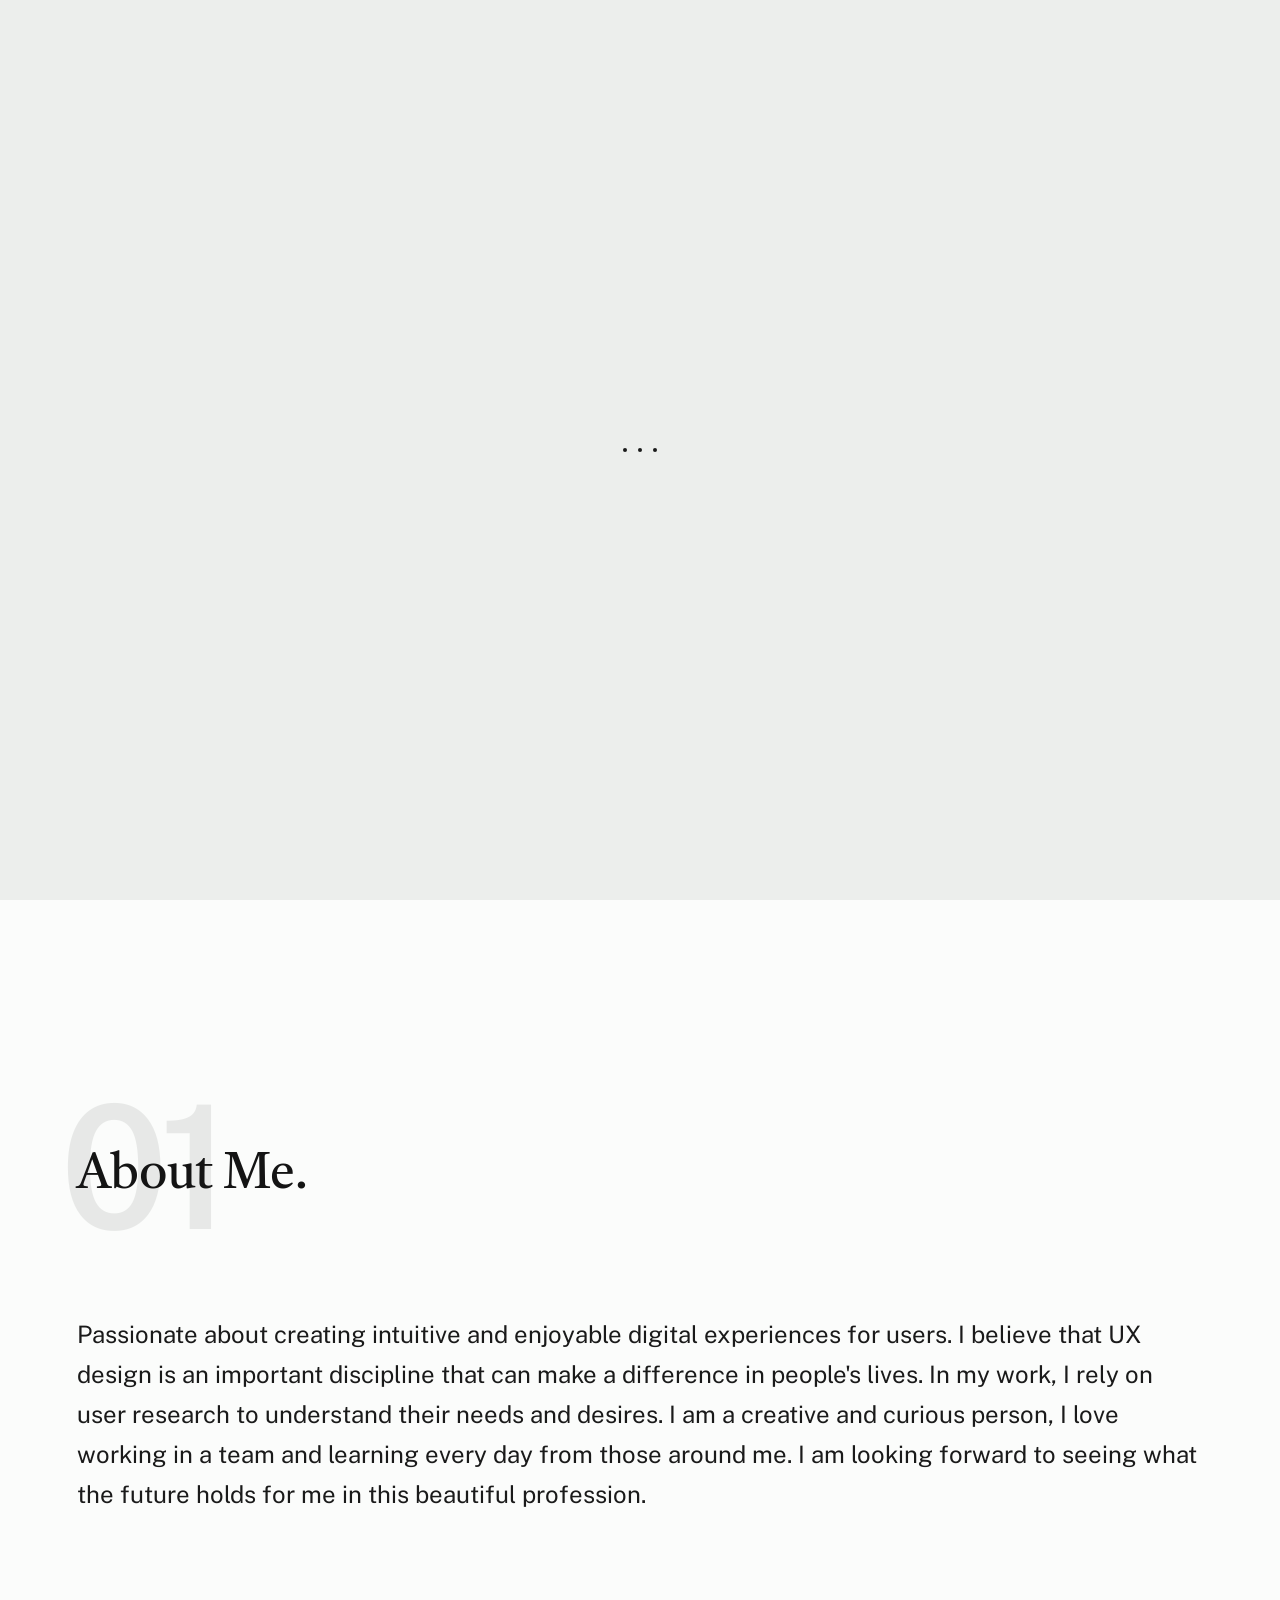
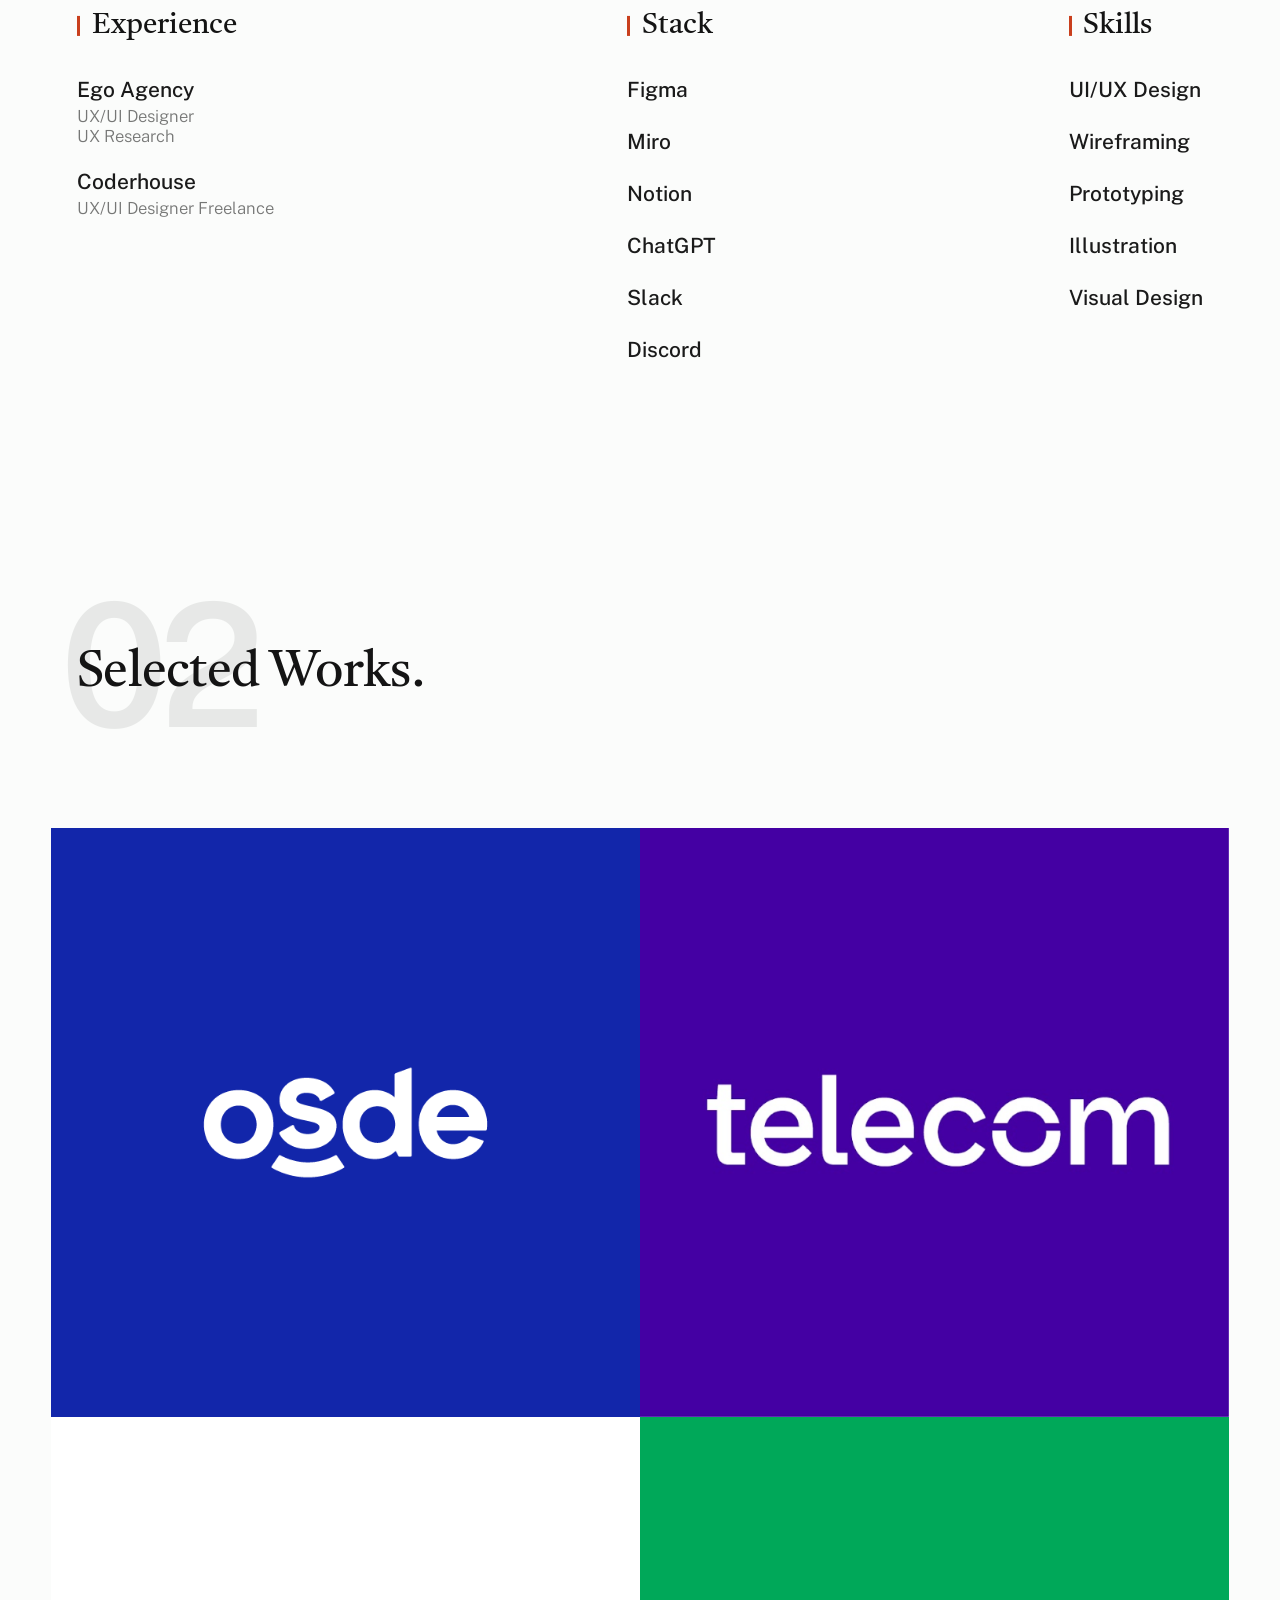
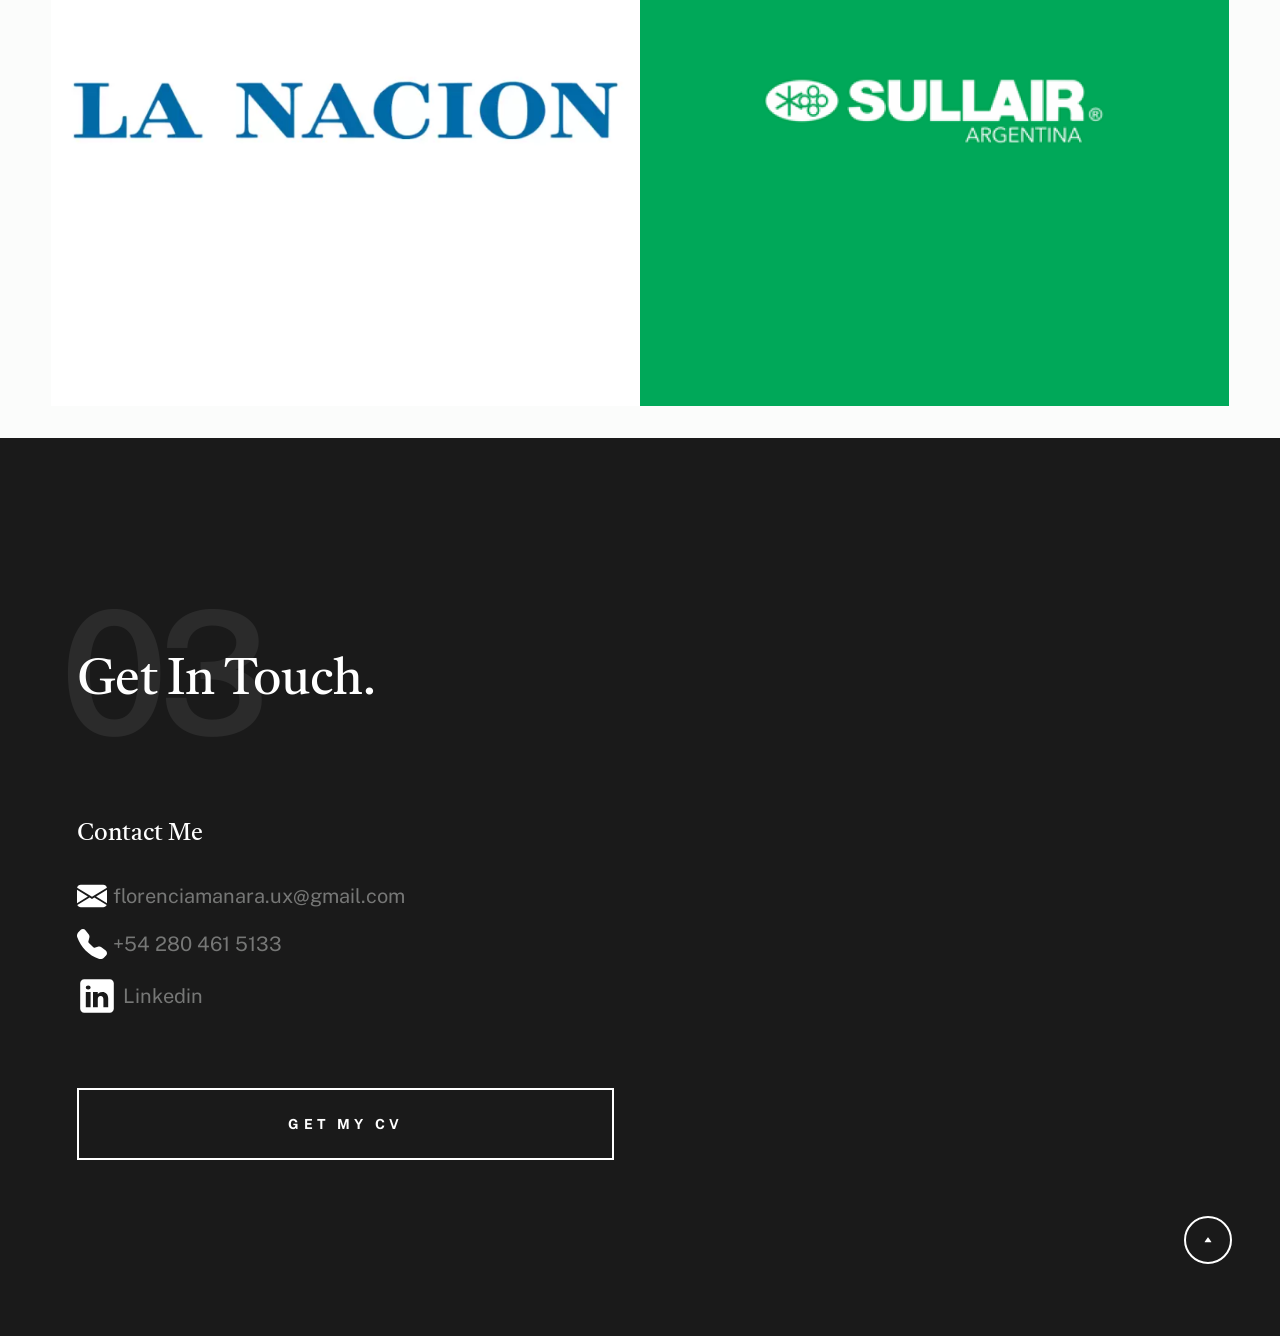
==== index.html @ 8093224c "responsive skills" ====
<!DOCTYPE html>
<html lang="en" class="no-js">
  <head>
    <!--- basic page needs
    ================================================== -->
    <meta charset="utf-8" />
    <meta name="viewport" content="width=device-width, initial-scale=1" />

    <script>
      document.documentElement.classList.remove("no-js");
      document.documentElement.classList.add("js");
    </script>

    <!-- CSS
    ================================================== -->
    <link rel="stylesheet" href="css/vendor.css" />
    <link rel="stylesheet" href="css/styles.css" />

    <!-- favicons
    ================================================== -->
    <link rel="apple-touch-icon" sizes="180x180" href="apple-touch-icon.png" />
    <link rel="icon" type="image/png" sizes="32x32" href="favicon-32x32.png" />
    <link rel="icon" type="image/png" sizes="16x16" href="favicon-16x16.png" />
    <link rel="manifest" href="site.webmanifest" />
  </head>

  <body id="top">
    <!-- preloader
    ================================================== -->
    <div id="preloader">
      <div id="loader" class="dots-fade">
        <div></div>
        <div></div>
        <div></div>
      </div>
    </div>

    <!-- page wrap
    ================================================== -->
    <div id="page" class="s-pagewrap">
      <!-- # site header 
        ================================================== -->
      <header class="s-header">
        <div class="row s-header__inner">
          <div class="s-header__block">
            <div class="s-header__logo"></div>

            <a class="s-header__menu-toggle" href="#0"><span>Menu</span></a>
          </div>
          <!-- end s-header__block -->

          <nav class="s-header__nav">
            <ul class="s-header__menu-links">
              <li class="current">
                <a class="smoothscroll" href="#intro">Intro</a>
              </li>
              <li><a class="smoothscroll" href="#about">About</a></li>
              <li><a class="smoothscroll" href="#works">Works</a></li>
              <li><a class="smoothscroll" href="#footer">Contact</a></li>
            </ul>
            <!-- s-header__menu-links -->
          </nav>
          <!-- end s-header__nav -->
        </div>
        <!-- end s-header__inner -->
      </header>
      <!-- end s-header -->

      <!-- # intro
        ================================================== -->
      <section id="intro" class="s-intro target-section">
        <div class="row s-intro__content width-sixteen-col">
          <div class="column lg-12 s-intro__content-inner grid-block grid-16">
            <div class="s-intro__content-text">
              <div class="s-intro__content-pretitle text-pretitle">Hello</div>
              <h1 class="s-intro__content-title">
                I'm Florencia,<br />
                a UX/UI designer <br />
                based in Argentina.
              </h1>

              <div class="s-intro__content-btns">
                <a class="smoothscroll btn" href="#about">More About Me</a>
                <a class="smoothscroll btn btn--stroke" href="#footer"
                  >Get In Touch</a
                >
              </div>
              <!-- s-intro__content-btns -->
            </div>
            <!-- s-intro__content-text -->
          </div>
          <!-- s-intro__content-inner -->
        </div>
        <!-- s-intro__content -->

        <ul class="s-intro__social social-list">
          <li>
            <a href="https://www.linkedin.com/in/florencia-manara-fm/">
              <svg
                xmlns="http://www.w3.org/2000/svg"
                x="0px"
                y="0px"
                width="100"
                height="100"
                viewBox="0 0 50 50"
                style="fill: #ffffff"
              >
                <path
                  d="M41,4H9C6.24,4,4,6.24,4,9v32c0,2.76,2.24,5,5,5h32c2.76,0,5-2.24,5-5V9C46,6.24,43.76,4,41,4z M17,20v19h-6V20H17z M11,14.47c0-1.4,1.2-2.47,3-2.47s2.93,1.07,3,2.47c0,1.4-1.12,2.53-3,2.53C12.2,17,11,15.87,11,14.47z M39,39h-6c0,0,0-9.26,0-10 c0-2-1-4-3.5-4.04h-0.08C27,24.96,26,27.02,26,29c0,0.91,0,10,0,10h-6V20h6v2.56c0,0,1.93-2.56,5.81-2.56 c3.97,0,7.19,2.73,7.19,8.26V39z"
                ></path>
              </svg>
              <span class="u-screen-reader-text">Linkedin</span>
            </a>
          </li>
        </ul>
        <!-- end s-intro__social -->

        <div class="s-intro__content-media">
          <img src="images/portrait.png" alt="" />
        </div>
        <!-- s-intro__content-media -->

        <div class="s-intro__btn-download">
          <a
            href="images/resume_florencia_manara.pdf"
            class="btn btn--stroke btn--large u-fullwidth"
            download="Florencia Manara Resume UX/UI Designer"
            target="_blank"
            >Get My CV</a
          >
        </div>
        <!-- end s-intro__btn-download -->

        <div class="s-intro__scroll-down">
          <a href="#about" class="smoothscroll">
            <div class="scroll-icon">
              <svg
                xmlns="http://www.w3.org/2000/svg"
                width="24"
                height="24"
                viewBox="0 0 24 24"
                style="fill: rgba(0, 0, 0, 1); transform: ; msfilter: "
              >
                <path
                  d="M11.178 19.569a.998.998 0 0 0 1.644 0l9-13A.999.999 0 0 0 21 5H3a1.002 1.002 0 0 0-.822 1.569l9 13z"
                ></path>
              </svg>
            </div>
            <span class="scroll-text u-screen-reader-text">Scroll Down</span>
          </a>
        </div>
        <!-- s-intro__scroll-down -->
      </section>
      <!-- end s-intro -->

      <!-- # about
        ================================================== -->
      <section id="about" class="s-about target-section">
        <div class="row s-about__content">
          <div class="column xl-12">
            <div class="section-header" data-num="01">
              <h2 class="text-display-title">About Me.</h2>
            </div>
            <!-- end section-header -->

            <p class="attention-getter">
              Passionate about creating intuitive and enjoyable digital
              experiences for users. I believe that UX design is an important
              discipline that can make a difference in people's lives. In my
              work, I rely on user research to understand their needs and
              desires. I am a creative and curious person, I love working in a
              team and learning every day from those around me. I am looking
              forward to seeing what the future holds for me in this beautiful
              profession.
            </p>

            <div class="grid-list-items s-about__blocks list_items_skills">
              <div class="grid-list-items__item s-about__block">
                <h4 class="s-about__block-title">Experience</h4>
                <ul class="s-about__list">
                  <li>
                    Ego Agency
                    <span>UX/UI Designer</span>
                    <span>UX Research</span>
                  </li>
                  <li>
                    Coderhouse
                    <span>UX/UI Designer Freelance</span>
                  </li>
                </ul>
              </div>

              <div class="grid-list-items__item s-about__block">
                <h4 class="s-about__block-title">Stack</h4>

                <ul class="s-about__list">
                  <li>Figma</li>
                  <li>Miro</li>
                  <li>Notion</li>
                  <li>ChatGPT</li>
                  <li>Slack</li>
                  <li>Discord</li>
                </ul>
              </div>

              <div class="grid-list-items__item s-about__block">
                <h4 class="s-about__block-title">Skills</h4>

                <ul class="s-about__list">
                  <li>UI/UX Design</li>
                  <li>Wireframing</li>
                  <li>Prototyping</li>
                  <li>Illustration</li>
                  <li>Visual Design</li>
                </ul>
              </div>
              <!--end s-about__block -->
            </div>
            <!-- grid-list-items -->
          </div>
          <!--end column -->
        </div>
        <!--end s-about__content -->
      </section>
      <!-- end s-about -->

      <!-- # works
        ================================================== -->
      <section id="works" class="s-works target-section">
        <div class="row">
          <div class="column xl-12">
            <div class="section-header" data-num="02">
              <h2 class="text-display-title">Selected Works.</h2>
            </div>
            <!-- end section-header -->
          </div>
        </div>

        <div class="row folio-entries">
          <div class="column entry">
            <a
              href="images/folio/osde.png"
              class="entry__link glightbox"
              data-glightbox="title: Osde; description: .entry__desc-01"
            >
              <div class="entry__thumb">
                <img
                  src="images/folio/osde.png"
                  srcset="images/folio/osde.png 1x"
                  alt=""
                />
              </div>
              <div class="entry__info">
                <h4 class="entry__title">Osde</h4>
                <div class="entry__cat">UX/UI Design</div>
              </div>
            </a>

            <div class="glightbox-desc entry__desc-01">
              <p>
                Lorem ipsum dolor sit amet consectetur, adipisicing elit.
                Inventore ipsum iste soluta fugiat, impedit illum ducimus
                deleniti facilis ab, tempora non! Nisi, tempora provident.
                <a href="https://www.behance.net/">Project Link</a>.
              </p>
            </div>
          </div>
          <!-- entry -->

          <div class="column entry">
            <a
              href="images/folio/telecom.png"
              class="entry__link glightbox"
              data-glightbox="title: Telecom; description: .entry__desc-02"
            >
              <div class="entry__thumb">
                <img
                  src="images/folio/telecom.png"
                  srcset="images/folio/telecom.png 1x"
                  alt=""
                />
              </div>
              <div class="entry__info">
                <h4 class="entry__title">Telecom</h4>
                <div class="entry__cat">UX/UI Design</div>
              </div>
            </a>

            <div class="glightbox-desc entry__desc-02">
              <p>
                Lorem ipsum dolor sit amet consectetur, adipisicing elit.
                Inventore ipsum iste soluta fugiat, impedit illum ducimus
                deleniti facilis ab, tempora non! Nisi, tempora provident.
                <a href="https://www.behance.net/">Project Link</a>.
              </p>
            </div>
          </div>
          <!-- entry -->

          <div class="column entry">
            <a
              href="images/folio/lanacion.png"
              class="entry__link glightbox"
              data-glightbox="title: La Nacion description: .entry__desc-03"
            >
              <div class="entry__thumb">
                <img src="images/folio/lanacion.png" alt="" />
              </div>
              <div class="entry__info">
                <h4 class="entry__title">La Nacion</h4>
                <div class="entry__cat">UX/UI Design - UX Research</div>
              </div>
            </a>

            <div class="glightbox-desc entry__desc-03">
              <p>
                Lorem ipsum dolor sit amet consectetur, adipisicing elit.
                Inventore ipsum iste soluta fugiat, impedit illum ducimus
                deleniti facilis ab, tempora non! Nisi, tempora provident.
                <a href="https://www.behance.net/">Project Link</a>.
              </p>
            </div>
          </div>
          <!-- entry -->

          <div class="column entry">
            <a
              href="images/folio/sullair.png"
              class="entry__link glightbox"
              data-glightbox="title: Sullair; description: .entry__desc-04"
            >
              <div class="entry__thumb">
                <img src="images/folio/sullair.png" alt="" />
              </div>
              <div class="entry__info">
                <h4 class="entry__title">Sullair</h4>
                <div class="entry__cat">UX/UI Design - UX Research</div>
              </div>
            </a>

            <div class="glightbox-desc entry__desc-04">
              <p>
                Lorem ipsum dolor sit amet consectetur, adipisicing elit.
                Inventore ipsum iste soluta fugiat, impedit illum ducimus
                deleniti facilis ab, tempora non! Nisi, tempora provident.
                <a href="https://www.behance.net/">Project Link</a>.
              </p>
            </div>
          </div>
          <!-- entry -->
        </div>
      </section>
      <!-- end s-works -->

      <!-- # footer 
        ================================================== -->
      <footer id="footer" class="s-footer target-section">
        <div class="row">
          <div class="column lg-12">
            <div class="section-header light-on-dark" data-num="03">
              <h2 class="text-display-title">Get In Touch.</h2>
            </div>
            <!-- end section-header -->
          </div>
        </div>

        <div class="row s-footer__content">
          <div class="column xl-6 md-12 s-footer__block s-footer__site-links">
            <div class="row">
              <div class="column xl-6 md-6 tab-12">
                <h5>Contact Me</h5>
                <ul class="link-list">
                  <li><a href="mailto:#0"></a></li>
                  <li style="padding-top: 16px">
                    <a
                      href="mailto:florenciamanara.ux@gmail.com"
                      style="display: flex; align-items: center; gap: 6px"
                    >
                      <img
                        src="/images/icons/mail.svg"
                        alt="mail-icon"
                        height="30"
                        width="30"
                        display="inline"
                        style="margin-bottom: 0"
                      />
                      <span>florenciamanara.ux@gmail.com</span>
                    </a>
                  </li>
                  <li style="padding-top: 16px">
                    <a
                      href="#0"
                      style="display: flex; align-items: center; gap: 6px"
                    >
                      <img
                        src="/images/icons/phone.svg"
                        alt="mail-icon"
                        height="30"
                        width="30"
                        style="margin-bottom: 0"
                      />

                      <span style="white-space: nowrap">+54 280 461 5133</span>
                    </a>
                  </li>
                  <li style="padding-top: 16px">
                    <a
                      href="https://www.linkedin.com/in/florencia-manara-fm/"
                      target="_blank"
                      style="display: flex; align-items: center; gap: 6px"
                    >
                      <svg
                        xmlns="http://www.w3.org/2000/svg"
                        x="0px"
                        y="0px"
                        width="40px"
                        height="40px"
                        viewBox="0 0 50 50"
                        style="fill: #ffffff; display: inline"
                      >
                        <path
                          d="M41,4H9C6.24,4,4,6.24,4,9v32c0,2.76,2.24,5,5,5h32c2.76,0,5-2.24,5-5V9C46,6.24,43.76,4,41,4z M17,20v19h-6V20H17z M11,14.47c0-1.4,1.2-2.47,3-2.47s2.93,1.07,3,2.47c0,1.4-1.12,2.53-3,2.53C12.2,17,11,15.87,11,14.47z M39,39h-6c0,0,0-9.26,0-10 c0-2-1-4-3.5-4.04h-0.08C27,24.96,26,27.02,26,29c0,0.91,0,10,0,10h-6V20h6v2.56c0,0,1.93-2.56,5.81-2.56 c3.97,0,7.19,2.73,7.19,8.26V39z"
                        ></path>
                      </svg>
                      <span>Linkedin</span>
                    </a>
                  </li>
                </ul>
              </div>
            </div>
          </div>
          <!-- end section-footer__site-links -->
        </div>
        <!-- end section-footer__content -->

        <div class="row s-footer__buttons">
          <div class="column xl-6 tab-12">
            <a
              href="images/resume_florencia_manara.pdf"
              class="btn btn--stroke btn--large u-fullwidth"
              download="Florencia Manara Resume UX/UI Designer"
              target="_blank"
              >Get My CV</a
            >
          </div>
        </div>
        <!-- end section-footer__buttons -->

        <div class="ss-go-top">
          <a class="smoothscroll" title="Back to Top" href="#top">
            <svg
              xmlns="http://www.w3.org/2000/svg"
              width="24"
              height="24"
              viewBox="0 0 24 24"
              style="fill: rgba(0, 0, 0, 1); transform: ; msfilter: "
            >
              <path
                d="M5.536 21.886a1.004 1.004 0 0 0 1.033-.064l13-9a1 1 0 0 0 0-1.644l-13-9A1 1 0 0 0 5 3v18a1 1 0 0 0 .536.886z"
              ></path>
            </svg>
          </a>
          <span>Back To Top</span>
        </div>
        <!-- end ss-go-top -->
      </footer>
      <!-- end s-footer -->
    </div>
    <!-- end page-wrap -->

    <!-- Java Script
    ================================================== -->
    <script src="js/plugins.js"></script>
    <script src="js/main.js"></script>
  </body>
</html>
---- css/vendor.css ----
/* ===================================================================
 * Hudson Third-party Stylesheets
 * Template Ver. 1.0.0
 * 04-03-2023
 * -------------------------------------------------------------------
 *
 * TOC:
 * # PrismJS 
 * # Swiper
 * # GLightbox
 *
 * ------------------------------------------------------------------- */
 

/* ===================================================================
 * # PrismJS 1.20.0
 *   https://prismjs.com/download.html#themes=prism-okaidia&languages=markup+css+clike+javascript+markup-templating+php 
 *   
 *   okaidia theme for JavaScript, CSS and HTML
 *   Loosely based on Monokai textmate theme by http://www.monokai.nl/
 *   @author ocodia
 * ------------------------------------------------------------------- */
code[class*=language-],
pre[class*=language-] {
    color          : #f8f8f2;
    background     : none;
    text-shadow    : 0 1px rgba(0, 0, 0, 0.3);
    font-family    : var(--font-mono);
    font-size      : calc(var(--text-size) * 0.9444);
    text-align     : left;
    white-space    : pre;
    word-spacing   : normal;
    word-break     : normal;
    word-wrap      : normal;
    line-height    : var(--vspace-1);
    -moz-tab-size  : 4;
    -o-tab-size    : 4;
    tab-size       : 4;
    -webkit-hyphens: none;
    hyphens        : none;
}

/* Code blocks */
pre[class*=language-] {
    padding : var(--vspace-0_5) 0 var(--vspace-1);
    margin  : var(--vspace-1) 0;
    overflow: auto;
}

:not(pre)>code[class*=language-],
pre[class*=language-] {
    background: #272822;
}

/* Inline code */
:not(pre)>code[class*=language-] {
    padding    : 0.1em;
    white-space: normal;
}

.token.comment,
.token.prolog,
.token.doctype,
.token.cdata {
    color: slategray;
}

.token.punctuation {
    color: #f8f8f2;
}

.token.namespace {
    opacity: 0.7;
}

.token.property,
.token.tag,
.token.constant,
.token.symbol,
.token.deleted {
    color: #f92672;
}

.token.boolean,
.token.number {
    color: #ae81ff;
}

.token.selector,
.token.attr-name,
.token.string,
.token.char,
.token.builtin,
.token.inserted {
    color: #a6e22e;
}

.token.operator,
.token.entity,
.token.url,
.language-css .token.string,
.style .token.string,
.token.variable {
    color: #f8f8f2;
}

.token.atrule,
.token.attr-value,
.token.function,
.token.class-name {
    color: #e6db74;
}

.token.keyword {
    color: #66d9ef;
}

.token.regex,
.token.important {
    color: #fd971f;
}

.token.important,
.token.bold {
    font-weight: bold;
}

.token.italic {
    font-style: italic;
}

.token.entity {
    cursor: help;
}


/* ===================================================================
 * # Swiper 6.4.5
 *   Most modern mobile touch slider and framework with hardware accelerated transitions
 *   https://swiperjs.com
 *
 *   Copyright 2014-2020 Vladimir Kharlampidi
 *
 *   Released under the MIT License
 *
 *   Released on: December 18, 2020
 * ------------------------------------------------------------------- */
@font-face {
    font-family: "swiper-icons";
    src        : url("data:application/font-woff;charset=utf-8;base64, [base64]//wADZ2x5ZgAAAywAAADMAAAD2MHtryVoZWFkAAABbAAAADAAAAA2E2+eoWhoZWEAAAGcAAAAHwAAACQC9gDzaG10eAAAAigAAAAZAAAArgJkABFsb2NhAAAC0AAAAFoAAABaFQAUGG1heHAAAAG8AAAAHwAAACAAcABAbmFtZQAAA/gAAAE5AAACXvFdBwlwb3N0AAAFNAAAAGIAAACE5s74hXjaY2BkYGAAYpf5Hu/j+W2+MnAzMYDAzaX6QjD6/4//Bxj5GA8AuRwMYGkAPywL13jaY2BkYGA88P8Agx4j+/8fQDYfA1AEBWgDAIB2BOoAeNpjYGRgYNBh4GdgYgABEMnIABJzYNADCQAACWgAsQB42mNgYfzCOIGBlYGB0YcxjYGBwR1Kf2WQZGhhYGBiYGVmgAFGBiQQkOaawtDAoMBQxXjg/wEGPcYDDA4wNUA2CCgwsAAAO4EL6gAAeNpj2M0gyAACqxgGNWBkZ2D4/wMA+xkDdgAAAHjaY2BgYGaAYBkGRgYQiAHyGMF8FgYHIM3DwMHABGQrMOgyWDLEM1T9/w8UBfEMgLzE////P/5//f/V/xv+r4eaAAeMbAxwIUYmIMHEgKYAYjUcsDAwsLKxc3BycfPw8jEQA/[base64]/uznmfPFBNODM2K7MTQ45YEAZqGP81AmGGcF3iPqOop0r1SPTaTbVkfUe4HXj97wYE+yNwWYxwWu4v1ugWHgo3S1XdZEVqWM7ET0cfnLGxWfkgR42o2PvWrDMBSFj/IHLaF0zKjRgdiVMwScNRAoWUoH78Y2icB/yIY09An6AH2Bdu/UB+yxopYshQiEvnvu0dURgDt8QeC8PDw7Fpji3fEA4z/PEJ6YOB5hKh4dj3EvXhxPqH/SKUY3rJ7srZ4FZnh1PMAtPhwP6fl2PMJMPDgeQ4rY8YT6Gzao0eAEA409DuggmTnFnOcSCiEiLMgxCiTI6Cq5DZUd3Qmp10vO0LaLTd2cjN4fOumlc7lUYbSQcZFkutRG7g6JKZKy0RmdLY680CDnEJ+UMkpFFe1RN7nxdVpXrC4aTtnaurOnYercZg2YVmLN/d/gczfEimrE/fs/bOuq29Zmn8tloORaXgZgGa78yO9/cnXm2BpaGvq25Dv9S4E9+5SIc9PqupJKhYFSSl47+Qcr1mYNAAAAeNptw0cKwkAAAMDZJA8Q7OUJvkLsPfZ6zFVERPy8qHh2YER+3i/BP83vIBLLySsoKimrqKqpa2hp6+jq6RsYGhmbmJqZSy0sraxtbO3sHRydnEMU4uR6yx7JJXveP7WrDycAAAAAAAH//wACeNpjYGRgYOABYhkgZgJCZgZNBkYGLQZtIJsFLMYAAAw3ALgAeNolizEKgDAQBCchRbC2sFER0YD6qVQiBCv/H9ezGI6Z5XBAw8CBK/m5iQQVauVbXLnOrMZv2oLdKFa8Pjuru2hJzGabmOSLzNMzvutpB3N42mNgZGBg4GKQYzBhYMxJLMlj4GBgAYow/P/PAJJhLM6sSoWKfWCAAwDAjgbRAAB42mNgYGBkAIIbCZo5IPrmUn0hGA0AO8EFTQAA") format("woff");
    font-weight: 400;
    font-style : normal;
}

:root {
    --swiper-theme-color: #007aff;
}

.swiper-container {
    margin-left : auto;
    margin-right: auto;
    position    : relative;
    overflow    : hidden;
    list-style  : none;
    padding     : 0;
    /* Fix of Webkit flickering */
    z-index     : 1;
}

.swiper-container-vertical>.swiper-wrapper {
    flex-direction: column;
}

.swiper-wrapper {
    position           : relative;
    width              : 100%;
    height             : 100%;
    z-index            : 1;
    display            : flex;
    transition-property: transform;
    box-sizing         : content-box;
}

.swiper-container-android .swiper-slide,
.swiper-wrapper {
    transform: translate3d(0px, 0, 0);
}

.swiper-container-multirow>.swiper-wrapper {
    flex-wrap: wrap;
}

.swiper-container-multirow-column>.swiper-wrapper {
    flex-wrap     : wrap;
    flex-direction: column;
}

.swiper-container-free-mode>.swiper-wrapper {
    transition-timing-function: ease-out;
    margin                    : 0 auto;
}

.swiper-slide {
    flex-shrink        : 0;
    width              : 100%;
    height             : 100%;
    position           : relative;
    transition-property: transform;
}

.swiper-slide-invisible-blank {
    visibility: hidden;
}

/* Auto Height */
.swiper-container-autoheight,
.swiper-container-autoheight .swiper-slide {
    height: auto;
}

.swiper-container-autoheight .swiper-wrapper {
    align-items        : flex-start;
    transition-property: transform, height;
}

/* 3D Effects */
.swiper-container-3d {
    perspective: 1200px;
}

.swiper-container-3d .swiper-wrapper,
.swiper-container-3d .swiper-slide,
.swiper-container-3d .swiper-slide-shadow-left,
.swiper-container-3d .swiper-slide-shadow-right,
.swiper-container-3d .swiper-slide-shadow-top,
.swiper-container-3d .swiper-slide-shadow-bottom,
.swiper-container-3d .swiper-cube-shadow {
    transform-style: preserve-3d;
}

.swiper-container-3d .swiper-slide-shadow-left,
.swiper-container-3d .swiper-slide-shadow-right,
.swiper-container-3d .swiper-slide-shadow-top,
.swiper-container-3d .swiper-slide-shadow-bottom {
    position      : absolute;
    left          : 0;
    top           : 0;
    width         : 100%;
    height        : 100%;
    pointer-events: none;
    z-index       : 10;
}

.swiper-container-3d .swiper-slide-shadow-left {
    background-image: linear-gradient(to left, rgba(0, 0, 0, 0.5), rgba(0, 0, 0, 0));
}

.swiper-container-3d .swiper-slide-shadow-right {
    background-image: linear-gradient(to right, rgba(0, 0, 0, 0.5), rgba(0, 0, 0, 0));
}

.swiper-container-3d .swiper-slide-shadow-top {
    background-image: linear-gradient(to top, rgba(0, 0, 0, 0.5), rgba(0, 0, 0, 0));
}

.swiper-container-3d .swiper-slide-shadow-bottom {
    background-image: linear-gradient(to bottom, rgba(0, 0, 0, 0.5), rgba(0, 0, 0, 0));
}

/* CSS Mode */
.swiper-container-css-mode>.swiper-wrapper {
    overflow          : auto;
    scrollbar-width   : none;
    /* For Firefox */
    -ms-overflow-style: none;
    /* For Internet Explorer and Edge */
}

.swiper-container-css-mode>.swiper-wrapper::-webkit-scrollbar {
    display: none;
}

.swiper-container-css-mode>.swiper-wrapper>.swiper-slide {
    scroll-snap-align: start start;
}

.swiper-container-horizontal.swiper-container-css-mode>.swiper-wrapper {
    scroll-snap-type: x mandatory;
}

.swiper-container-vertical.swiper-container-css-mode>.swiper-wrapper {
    scroll-snap-type: y mandatory;
}

:root {
    --swiper-navigation-size : 44px;
    /*
    --swiper-navigation-color: var(--swiper-theme-color);
    */
}

.swiper-button-prev,
.swiper-button-next {
    position       : absolute;
    top            : 50%;
    width          : calc(var(--swiper-navigation-size) / 44 * 27);
    height         : var(--swiper-navigation-size);
    margin-top     : calc(-1 * var(--swiper-navigation-size) / 2);
    z-index        : 10;
    cursor         : pointer;
    display        : flex;
    align-items    : center;
    justify-content: center;
    color          : var(--swiper-navigation-color, var(--swiper-theme-color));
}

.swiper-button-prev.swiper-button-disabled,
.swiper-button-next.swiper-button-disabled {
    opacity       : 0.35;
    cursor        : auto;
    pointer-events: none;
}

.swiper-button-prev:after,
.swiper-button-next:after {
    font-family   : swiper-icons;
    font-size     : var(--swiper-navigation-size);
    text-transform: none !important;
    letter-spacing: 0;
    text-transform: none;
    font-variant  : initial;
    line-height   : 1;
}

.swiper-button-prev,
.swiper-container-rtl .swiper-button-next {
    left : 10px;
    right: auto;
}

.swiper-button-prev:after,
.swiper-container-rtl .swiper-button-next:after {
    content: "prev";
}

.swiper-button-next,
.swiper-container-rtl .swiper-button-prev {
    right: 10px;
    left : auto;
}

.swiper-button-next:after,
.swiper-container-rtl .swiper-button-prev:after {
    content: "next";
}

.swiper-button-prev.swiper-button-white,
.swiper-button-next.swiper-button-white {
    --swiper-navigation-color: #ffffff;
}

.swiper-button-prev.swiper-button-black,
.swiper-button-next.swiper-button-black {
    --swiper-navigation-color: #000000;
}

.swiper-button-lock {
    display: none;
}

:root {
    /*
    --swiper-pagination-color: var(--swiper-theme-color);
    */
}

.swiper-pagination {
    position  : absolute;
    text-align: center;
    transition: 300ms opacity;
    transform : translate3d(0, 0, 0);
    z-index   : 10;
}

.swiper-pagination.swiper-pagination-hidden {
    opacity: 0;
}

/* Common Styles */
.swiper-pagination-fraction,
.swiper-pagination-custom,
.swiper-container-horizontal>.swiper-pagination-bullets {
    bottom: 10px;
    left  : 0;
    width : 100%;
}

/* Bullets */
.swiper-pagination-bullets-dynamic {
    overflow : hidden;
    font-size: 0;
}

.swiper-pagination-bullets-dynamic .swiper-pagination-bullet {
    transform: scale(0.33);
    position : relative;
}

.swiper-pagination-bullets-dynamic .swiper-pagination-bullet-active {
    transform: scale(1);
}

.swiper-pagination-bullets-dynamic .swiper-pagination-bullet-active-main {
    transform: scale(1);
}

.swiper-pagination-bullets-dynamic .swiper-pagination-bullet-active-prev {
    transform: scale(0.66);
}

.swiper-pagination-bullets-dynamic .swiper-pagination-bullet-active-prev-prev {
    transform: scale(0.33);
}

.swiper-pagination-bullets-dynamic .swiper-pagination-bullet-active-next {
    transform: scale(0.66);
}

.swiper-pagination-bullets-dynamic .swiper-pagination-bullet-active-next-next {
    transform: scale(0.33);
}

.swiper-pagination-bullet {
    width        : 8px;
    height       : 8px;
    display      : inline-block;
    border-radius: 100%;
    background   : #000;
    opacity      : 0.2;
}

button.swiper-pagination-bullet {
    border            : none;
    margin            : 0;
    padding           : 0;
    box-shadow        : none;
    -webkit-appearance: none;
    -moz-appearance   : none;
    appearance        : none;
}

.swiper-pagination-clickable .swiper-pagination-bullet {
    cursor: pointer;
}

.swiper-pagination-bullet-active {
    opacity   : 1;
    background: var(--swiper-pagination-color, var(--swiper-theme-color));
}

.swiper-container-vertical>.swiper-pagination-bullets {
    right    : 10px;
    top      : 50%;
    transform: translate3d(0px, -50%, 0);
}

.swiper-container-vertical>.swiper-pagination-bullets .swiper-pagination-bullet {
    margin : 6px 0;
    display: block;
}

.swiper-container-vertical>.swiper-pagination-bullets.swiper-pagination-bullets-dynamic {
    top      : 50%;
    transform: translateY(-50%);
    width    : 8px;
}

.swiper-container-vertical>.swiper-pagination-bullets.swiper-pagination-bullets-dynamic .swiper-pagination-bullet {
    display   : inline-block;
    transition: 200ms transform, 200ms top;
}

.swiper-container-horizontal>.swiper-pagination-bullets .swiper-pagination-bullet {
    margin: 0 4px;
}

.swiper-container-horizontal>.swiper-pagination-bullets.swiper-pagination-bullets-dynamic {
    left       : 50%;
    transform  : translateX(-50%);
    white-space: nowrap;
}

.swiper-container-horizontal>.swiper-pagination-bullets.swiper-pagination-bullets-dynamic .swiper-pagination-bullet {
    transition: 200ms transform, 200ms left;
}

.swiper-container-horizontal.swiper-container-rtl>.swiper-pagination-bullets-dynamic .swiper-pagination-bullet {
    transition: 200ms transform, 200ms right;
}

/* Progress */
.swiper-pagination-progressbar {
    background: rgba(0, 0, 0, 0.25);
    position  : absolute;
}

.swiper-pagination-progressbar .swiper-pagination-progressbar-fill {
    background      : var(--swiper-pagination-color, var(--swiper-theme-color));
    position        : absolute;
    left            : 0;
    top             : 0;
    width           : 100%;
    height          : 100%;
    transform       : scale(0);
    transform-origin: left top;
}

.swiper-container-rtl .swiper-pagination-progressbar .swiper-pagination-progressbar-fill {
    transform-origin: right top;
}

.swiper-container-horizontal>.swiper-pagination-progressbar,
.swiper-container-vertical>.swiper-pagination-progressbar.swiper-pagination-progressbar-opposite {
    width : 100%;
    height: 4px;
    left  : 0;
    top   : 0;
}

.swiper-container-vertical>.swiper-pagination-progressbar,
.swiper-container-horizontal>.swiper-pagination-progressbar.swiper-pagination-progressbar-opposite {
    width : 4px;
    height: 100%;
    left  : 0;
    top   : 0;
}

.swiper-pagination-white {
    --swiper-pagination-color: #ffffff;
}

.swiper-pagination-black {
    --swiper-pagination-color: #000000;
}

.swiper-pagination-lock {
    display: none;
}

/* Scrollbar */
.swiper-scrollbar {
    border-radius   : 10px;
    position        : relative;
    -ms-touch-action: none;
    background      : rgba(0, 0, 0, 0.1);
}

.swiper-container-horizontal>.swiper-scrollbar {
    position: absolute;
    left    : 1%;
    bottom  : 3px;
    z-index : 50;
    height  : 5px;
    width   : 98%;
}

.swiper-container-vertical>.swiper-scrollbar {
    position: absolute;
    right   : 3px;
    top     : 1%;
    z-index : 50;
    width   : 5px;
    height  : 98%;
}

.swiper-scrollbar-drag {
    height       : 100%;
    width        : 100%;
    position     : relative;
    background   : rgba(0, 0, 0, 0.5);
    border-radius: 10px;
    left         : 0;
    top          : 0;
}

.swiper-scrollbar-cursor-drag {
    cursor: move;
}

.swiper-scrollbar-lock {
    display: none;
}

.swiper-zoom-container {
    width          : 100%;
    height         : 100%;
    display        : flex;
    justify-content: center;
    align-items    : center;
    text-align     : center;
}

.swiper-zoom-container>img,
.swiper-zoom-container>svg,
.swiper-zoom-container>canvas {
    max-width    : 100%;
    max-height   : 100%;
    -o-object-fit: contain;
    object-fit   : contain;
}

.swiper-slide-zoomed {
    cursor: move;
}

/* Preloader */
:root {
    /*
    --swiper-preloader-color: var(--swiper-theme-color);
    */
}

.swiper-lazy-preloader {
    width           : 42px;
    height          : 42px;
    position        : absolute;
    left            : 50%;
    top             : 50%;
    margin-left     : -21px;
    margin-top      : -21px;
    z-index         : 10;
    transform-origin: 50%;
    animation       : swiper-preloader-spin 1s infinite linear;
    box-sizing      : border-box;
    border          : 4px solid var(--swiper-preloader-color, var(--swiper-theme-color));
    border-radius   : 50%;
    border-top-color: transparent;
}

.swiper-lazy-preloader-white {
    --swiper-preloader-color: #fff;
}

.swiper-lazy-preloader-black {
    --swiper-preloader-color: #000;
}

@keyframes swiper-preloader-spin {
    100% {
        transform: rotate(360deg);
    }
}

/* a11y */
.swiper-container .swiper-notification {
    position      : absolute;
    left          : 0;
    top           : 0;
    pointer-events: none;
    opacity       : 0;
    z-index       : -1000;
}

.swiper-container-fade.swiper-container-free-mode .swiper-slide {
    transition-timing-function: ease-out;
}

.swiper-container-fade .swiper-slide {
    pointer-events     : none;
    transition-property: opacity;
}

.swiper-container-fade .swiper-slide .swiper-slide {
    pointer-events: none;
}

.swiper-container-fade .swiper-slide-active,
.swiper-container-fade .swiper-slide-active .swiper-slide-active {
    pointer-events: auto;
}

.swiper-container-cube {
    overflow: visible;
}

.swiper-container-cube .swiper-slide {
    pointer-events             : none;
    -webkit-backface-visibility: hidden;
    backface-visibility        : hidden;
    z-index                    : 1;
    visibility                 : hidden;
    transform-origin           : 0 0;
    width                      : 100%;
    height                     : 100%;
}

.swiper-container-cube .swiper-slide .swiper-slide {
    pointer-events: none;
}

.swiper-container-cube.swiper-container-rtl .swiper-slide {
    transform-origin: 100% 0;
}

.swiper-container-cube .swiper-slide-active,
.swiper-container-cube .swiper-slide-active .swiper-slide-active {
    pointer-events: auto;
}

.swiper-container-cube .swiper-slide-active,
.swiper-container-cube .swiper-slide-next,
.swiper-container-cube .swiper-slide-prev,
.swiper-container-cube .swiper-slide-next+.swiper-slide {
    pointer-events: auto;
    visibility    : visible;
}

.swiper-container-cube .swiper-slide-shadow-top,
.swiper-container-cube .swiper-slide-shadow-bottom,
.swiper-container-cube .swiper-slide-shadow-left,
.swiper-container-cube .swiper-slide-shadow-right {
    z-index                    : 0;
    -webkit-backface-visibility: hidden;
    backface-visibility        : hidden;
}

.swiper-container-cube .swiper-cube-shadow {
    position  : absolute;
    left      : 0;
    bottom    : 0px;
    width     : 100%;
    height    : 100%;
    background: #000;
    opacity   : 0.6;
    filter    : blur(50px);
    z-index   : 0;
}

.swiper-container-flip {
    overflow: visible;
}

.swiper-container-flip .swiper-slide {
    pointer-events             : none;
    -webkit-backface-visibility: hidden;
    backface-visibility        : hidden;
    z-index                    : 1;
}

.swiper-container-flip .swiper-slide .swiper-slide {
    pointer-events: none;
}

.swiper-container-flip .swiper-slide-active,
.swiper-container-flip .swiper-slide-active .swiper-slide-active {
    pointer-events: auto;
}

.swiper-container-flip .swiper-slide-shadow-top,
.swiper-container-flip .swiper-slide-shadow-bottom,
.swiper-container-flip .swiper-slide-shadow-left,
.swiper-container-flip .swiper-slide-shadow-right {
    z-index                    : 0;
    -webkit-backface-visibility: hidden;
    backface-visibility        : hidden;
}


/* ==========================================================================
 * # GLightbox
 *
 * GLightbox 3.2.0
 * https://biati-digital.github.io/glightbox/
 * -------------------------------------------------------------------------- 
 */
.glightbox-container {
    width                      : 100%;
    height                     : 100%;
    position                   : fixed;
    top                        : 0;
    left                       : 0;
    z-index                    : 999999 !important;
    overflow                   : hidden;
    touch-action               : none;
    -webkit-text-size-adjust   : 100%;
    -moz-text-size-adjust      : 100%;
    text-size-adjust           : 100%;
    -webkit-backface-visibility: hidden;
    backface-visibility        : hidden;
    outline                    : none;
}

.glightbox-container.inactive {
    display: none;
}

.glightbox-container .gcontainer {
    position: relative;
    width   : 100%;
    height  : 100%;
    z-index : 9999;
    overflow: hidden;
}

.glightbox-container .gslider {
    transition     : transform 0.4s ease;
    height         : 100%;
    left           : 0;
    top            : 0;
    width          : 100%;
    position       : relative;
    overflow       : hidden;
    display        : flex !important;
    justify-content: center;
    align-items    : center;
    transform      : translate3d(0, 0, 0);
}

.glightbox-container .gslide {
    width              : 100%;
    position           : absolute;
    -webkit-user-select: none;
    -moz-user-select   : none;
    user-select        : none;
    display            : flex;
    align-items        : center;
    justify-content    : center;
    opacity            : 0;
}

.glightbox-container .gslide.current {
    opacity : 1;
    z-index : 99999;
    position: relative;
}

.glightbox-container .gslide.prev {
    opacity: 1;
    z-index: 9999;
}

.glightbox-container .gslide-inner-content {
    width: 100%;
}

.glightbox-container .ginner-container {
    position       : relative;
    width          : 100%;
    display        : flex;
    justify-content: center;
    flex-direction : column;
    max-width      : 100%;
    margin         : auto;
    height         : 100vh;
}

.glightbox-container .ginner-container.gvideo-container {
    width: 100%;
}

.glightbox-container .ginner-container.desc-bottom,
.glightbox-container .ginner-container.desc-top {
    flex-direction: column;
}

.glightbox-container .ginner-container.desc-left,
.glightbox-container .ginner-container.desc-right {
    max-width: 100% !important;
}

.gslide iframe,
.gslide video {
    outline                   : none !important;
    border                    : none;
    min-height                : 165px;
    -webkit-overflow-scrolling: touch;
    touch-action              : auto;
}

.gslide:not(.current) {
    pointer-events: none;
}

.gslide-image {
    align-items: center;
}

.gslide-image img {
    max-height         : 100vh;
    display            : block;
    padding            : 0;
    float              : none;
    outline            : none;
    border             : none;
    -webkit-user-select: none;
    -moz-user-select   : none;
    user-select        : none;
    max-width          : 100vw;
    width              : auto;
    height             : auto;
    -o-object-fit      : cover;
    object-fit         : cover;
    touch-action       : none;
    margin             : auto;
    min-width          : 200px;
}

.desc-top .gslide-image img,
.desc-bottom .gslide-image img {
    width: auto;
}

.desc-left .gslide-image img,
.desc-right .gslide-image img {
    width    : auto;
    max-width: 100%;
}

.gslide-image img.zoomable {
    position: relative;
}

.gslide-image img.dragging {
    cursor    : grabbing !important;
    transition: none;
}

.gslide-video {
    position : relative;
    max-width: 100vh;
    width    : 100% !important;
}

.gslide-video .plyr__poster-enabled.plyr--loading .plyr__poster {
    display: none;
}

.gslide-video .gvideo-wrapper {
    width       : 100%;
    /* max-width: 160vmin; */
    margin      : auto;
}

.gslide-video::before {
    content   : "";
    position  : absolute;
    width     : 100%;
    height    : 100%;
    background: rgba(255, 0, 0, 0.34);
    display   : none;
}

.gslide-video.playing::before {
    display: none;
}

.gslide-video.fullscreen {
    max-width: 100% !important;
    min-width: 100%;
    height   : 75vh;
}

.gslide-video.fullscreen video {
    max-width: 100% !important;
    width    : 100% !important;
}

.gslide-inline {
    background: #fff;
    text-align: left;
    max-height: calc(100vh - 40px);
    overflow  : auto;
    max-width : 100%;
    margin    : auto;
}

.gslide-inline .ginlined-content {
    padding: 20px;
    width  : 100%;
}

.gslide-inline .dragging {
    cursor    : grabbing !important;
    transition: none;
}

.ginlined-content {
    overflow: auto;
    display : block !important;
    opacity : 1;
}

.gslide-external {
    display   : flex;
    width     : 100%;
    min-width : 100%;
    background: #fff;
    padding   : 0;
    overflow  : auto;
    max-height: 75vh;
    height    : 100%;
}

.gslide-media {
    display: flex;
    width  : auto;
}

.zoomed .gslide-media {
    box-shadow: none !important;
}

.desc-top .gslide-media,
.desc-bottom .gslide-media {
    margin        : 0 auto;
    flex-direction: column;
}

.gslide-description {
    position: relative;
    flex    : 1 0 100%;
}

.gslide-description.description-left,
.gslide-description.description-right {
    max-width: 100%;
}

.gslide-description.description-bottom,
.gslide-description.description-top {
    margin: 0 auto;
    width : 100%;
}

.gslide-description p {
    margin-bottom: 12px;
}

.gslide-description p:last-child {
    margin-bottom: 0;
}

.zoomed .gslide-description {
    display: none;
}

.glightbox-button-hidden {
    display: none;
}

/*
 * Description for mobiles
 * something like facebook does the description
 * for the photos
*/
.glightbox-mobile .glightbox-container .gslide-description {
    height        : auto !important;
    width         : 100%;
    position      : absolute;
    bottom        : 0;
    padding       : 19px 11px;
    max-width     : 100vw !important;
    order         : 2 !important;
    max-height    : 78vh;
    overflow      : auto !important;
    background    : linear-gradient(to bottom, rgba(0, 0, 0, 0) 0%, rgba(0, 0, 0, 0.75) 100%);
    transition    : opacity 0.3s linear;
    padding-bottom: 50px;
}

.glightbox-mobile .glightbox-container .gslide-title {
    color    : #fff;
    font-size: 1em;
}

.glightbox-mobile .glightbox-container .gslide-desc {
    color: #a1a1a1;
}

.glightbox-mobile .glightbox-container .gslide-desc a {
    color      : #fff;
    font-weight: bold;
}

.glightbox-mobile .glightbox-container .gslide-desc * {
    color: inherit;
}

.glightbox-mobile .glightbox-container .gslide-desc .desc-more {
    color  : #fff;
    opacity: 0.4;
}

.gdesc-open .gslide-media {
    transition: opacity 0.5s ease;
    opacity   : 0.4;
}

.gdesc-open .gdesc-inner {
    padding-bottom: 30px;
}

.gdesc-closed .gslide-media {
    transition: opacity 0.5s ease;
    opacity   : 1;
}

.greset {
    transition: all 0.3s ease;
}

.gabsolute {
    position: absolute;
}

.grelative {
    position: relative;
}

.glightbox-desc {
    display: none !important;
}

.glightbox-open {
    overflow: hidden;
}

.gloader {
    height            : 25px;
    width             : 25px;
    animation         : lightboxLoader 0.8s infinite linear;
    border            : 2px solid #fff;
    border-right-color: transparent;
    border-radius     : 50%;
    position          : absolute;
    display           : block;
    z-index           : 9999;
    left              : 0;
    right             : 0;
    margin            : 0 auto;
    top               : 47%;
}

.goverlay {
    width      : 100%;
    height     : calc(100vh + 1px);
    position   : fixed;
    top        : -1px;
    left       : 0;
    background : #000;
    will-change: opacity;
}

.glightbox-mobile .goverlay {
    background: #000;
}

.gprev,
.gnext,
.gclose {
    z-index        : 99999;
    cursor         : pointer;
    width          : 26px;
    height         : 44px;
    border         : none;
    display        : flex;
    justify-content: center;
    align-items    : center;
    flex-direction : column;
}

.gprev svg,
.gnext svg,
.gclose svg {
    display: block;
    width  : 25px;
    height : auto;
    margin : 0;
    padding: 0;
}

.gprev.disabled,
.gnext.disabled,
.gclose.disabled {
    opacity: 0.2;
}

.gprev .garrow,
.gnext .garrow,
.gclose .garrow {
    stroke: #fff;
}

.gbtn.focused {
    outline: 2px solid #0f3d81;
}

iframe.wait-autoplay {
    opacity: 0;
}

.glightbox-closing .gnext,
.glightbox-closing .gprev,
.glightbox-closing .gclose {
    opacity: 0 !important;
}

/*Skin */
.glightbox-clean .gslide-description {
    background: #fff;
}

.glightbox-clean .gdesc-inner {
    padding: 22px 20px;
}

.glightbox-clean .gslide-title {
    font-size    : 1em;
    font-weight  : normal;
    font-family  : arial;
    color        : #000;
    margin-bottom: 19px;
    line-height  : 1.4em;
}

.glightbox-clean .gslide-desc {
    font-size    : 0.86em;
    margin-bottom: 0;
    font-family  : arial;
    line-height  : 1.4em;
}

.glightbox-clean .gslide-video {
    background: #000;
}

.glightbox-clean .gprev,
.glightbox-clean .gnext,
.glightbox-clean .gclose {
    background-color: rgba(0, 0, 0, 0.75);
    border-radius   : 4px;
}

.glightbox-clean .gprev path,
.glightbox-clean .gnext path,
.glightbox-clean .gclose path {
    fill: #fff;
}

.glightbox-clean .gprev {
    position: absolute;
    top     : -100%;
    left    : 30px;
    width   : 40px;
    height  : 50px;
}

.glightbox-clean .gnext {
    position: absolute;
    top     : -100%;
    right   : 30px;
    width   : 40px;
    height  : 50px;
}

.glightbox-clean .gclose {
    width   : 35px;
    height  : 35px;
    top     : 15px;
    right   : 10px;
    position: absolute;
}

.glightbox-clean .gclose svg {
    width : 18px;
    height: auto;
}

.glightbox-clean .gclose:hover {
    opacity: 1;
}

/*CSS Animations*/
.gfadeIn {
    animation: gfadeIn 0.5s ease;
}

.gfadeOut {
    animation: gfadeOut 0.5s ease;
}

.gslideOutLeft {
    animation: gslideOutLeft 0.3s ease;
}

.gslideInLeft {
    animation: gslideInLeft 0.3s ease;
}

.gslideOutRight {
    animation: gslideOutRight 0.3s ease;
}

.gslideInRight {
    animation: gslideInRight 0.3s ease;
}

.gzoomIn {
    animation: gzoomIn 0.5s ease;
}

.gzoomOut {
    animation: gzoomOut 0.5s ease;
}

@keyframes lightboxLoader {
    0% {
        transform: rotate(0deg);
    }

    100% {
        transform: rotate(360deg);
    }
}

@keyframes gfadeIn {
    from {
        opacity: 0;
    }

    to {
        opacity: 1;
    }
}

@keyframes gfadeOut {
    from {
        opacity: 1;
    }

    to {
        opacity: 0;
    }
}

@keyframes gslideInLeft {
    from {
        opacity  : 0;
        transform: translate3d(-60%, 0, 0);
    }

    to {
        visibility: visible;
        transform : translate3d(0, 0, 0);
        opacity   : 1;
    }
}

@keyframes gslideOutLeft {
    from {
        opacity   : 1;
        visibility: visible;
        transform : translate3d(0, 0, 0);
    }

    to {
        transform : translate3d(-60%, 0, 0);
        opacity   : 0;
        visibility: hidden;
    }
}

@keyframes gslideInRight {
    from {
        opacity   : 0;
        visibility: visible;
        transform : translate3d(60%, 0, 0);
    }

    to {
        transform: translate3d(0, 0, 0);
        opacity  : 1;
    }
}

@keyframes gslideOutRight {
    from {
        opacity   : 1;
        visibility: visible;
        transform : translate3d(0, 0, 0);
    }

    to {
        transform: translate3d(60%, 0, 0);
        opacity  : 0;
    }
}

@keyframes gzoomIn {
    from {
        opacity  : 0;
        transform: scale3d(0.3, 0.3, 0.3);
    }

    to {
        opacity: 1;
    }
}

@keyframes gzoomOut {
    from {
        opacity: 1;
    }

    50% {
        opacity  : 0;
        transform: scale3d(0.3, 0.3, 0.3);
    }

    to {
        opacity: 0;
    }
}

@media (min-width: 769px) {
    .glightbox-container .ginner-container {
        width         : auto;
        height        : auto;
        flex-direction: row;
    }

    .glightbox-container .ginner-container.desc-top .gslide-description {
        order: 0;
    }

    .glightbox-container .ginner-container.desc-top .gslide-image,
    .glightbox-container .ginner-container.desc-top .gslide-image img {
        order: 1;
    }

    .glightbox-container .ginner-container.desc-left .gslide-description {
        order: 0;
    }

    .glightbox-container .ginner-container.desc-left .gslide-image {
        order: 1;
    }

    .gslide-image img {
        max-height: 97vh;
        max-width : 100%;
    }

    .gslide-image img.zoomable {
        cursor: zoom-in;
    }

    .zoomed .gslide-image img.zoomable {
        cursor: grab;
    }

    .gslide-inline {
        max-height: 95vh;
    }

    .gslide-external {
        max-height: 100vh;
    }

    .gslide-description.description-left,
    .gslide-description.description-right {
        max-width: 275px;
    }

    .glightbox-open {
        height: auto;
    }

    .goverlay {
        background: rgba(0, 0, 0, 0.92);
    }

    .glightbox-clean .gslide-media {
        box-shadow: 1px 2px 9px 0px rgba(0, 0, 0, 0.65);
    }

    .glightbox-clean .description-left .gdesc-inner,
    .glightbox-clean .description-right .gdesc-inner {
        position  : absolute;
        height    : 100%;
        overflow-y: auto;
    }

    .glightbox-clean .gprev,
    .glightbox-clean .gnext,
    .glightbox-clean .gclose {
        background-color: rgba(0, 0, 0, 0.32);
    }

    .glightbox-clean .gprev:hover,
    .glightbox-clean .gnext:hover,
    .glightbox-clean .gclose:hover {
        background-color: rgba(0, 0, 0, 0.7);
    }

    .glightbox-clean .gprev {
        top: 45%;
    }

    .glightbox-clean .gnext {
        top: 45%;
    }
}

@media (min-width: 992px) {
    .glightbox-clean .gclose {
        right: 24px;
    }
}

@media screen and (max-height: 420px) {
    .goverlay {
        background: #000;
    }
}
---- css/styles.css ----
@charset "UTF-8";

/* =================================================================== 
 * Hudson Main Stylesheet
 * Template Ver. 1.0.0
 * 04-03-2023
 * ------------------------------------------------------------------
 *
 * TOC:
 * # SETTINGS
 *      ## fonts 
 *      ## colors
 *      ## spacing and typescale
 *      ## grid variables
 * # CSS RESET
 * # GRID
 * # BASE SETUP
 * # UTILITY CLASSES
 * # TYPOGRAPHY 
 *      ## base type styles
 *      ## additional typography & helper classes
 *      ## lists
 *      ## media 
 *      ## spacing
 * # PRELOADER
 *      ## page loaded
 * # FORM 
 *      ## style placeholder text
 * # BUTTONS
 * # TABLE
 * # COMPONENTS
 *      ## pagination
 *      ## alert box 
 *      ## skillbars
 *      ## stats tabs
 * # PROJECT-WIDE SHARED STYLES
 *      ## section header
 *      ## social list
 *      ## swiper overrides
 *      ## glightbox overrides
 * # GRID-BASED LAYOUTS
 *      ## grid block
 *      ## list grid
 * # PAGE WRAP
 * # SITE HEADER
 *      ## logo
 *      ## main navigation
 *      ## mobile menu toggle
 * # INTRO
 *      ## intro content
 *      ## intro btn cv download
 *      ## intro social
 *      ## intro scroll down
 *      ## intro transitions
 * # ABOUT
 *      ## about blocks
 * # WORKS
 *      ## folio entries 
 *      ## testimonials
 * # NUMBERS
 * # FOOTER
 *      ## copyright
 *      ## go top
 *
 * ------------------------------------------------------------------ */

/* ===================================================================
 * # SETTINGS
 *
 *
 * ------------------------------------------------------------------- */

/* ------------------------------------------------------------------- 
 * ## fonts 
 * ------------------------------------------------------------------- */
@import url("https://fonts.googleapis.com/css2?family=Castoro:ital@0;1&family=Public+Sans:ital,wght@0,300;0,400;0,500;0,600;0,700;1,300;1,400;1,500;1,600;1,700&display=swap");

:root {
  --font-1: "Public Sans", Sans-serif;
  --font-2: "Castoro", Serif;

  /* monospace
   */
  --font-mono: Consolas, "Andale Mono", Courier, "Courier New", monospace;
}

/* ------------------------------------------------------------------- 
 * ## colors
 * ------------------------------------------------------------------- */
:root {
  /* color-1(#C73E1D)
   * color-2(#2F352B)
   * color-3(#1A1A1A)
   */
  --color-1: hsla(12, 75%, 45%, 1);
  --color-2: hsla(96, 10%, 19%, 1);
  --color-3: hsla(0, 0%, 10%, 1);

  /* theme color variations
   */
  --color-1-lightest: hsla(12, 75%, 75%, 1);
  --color-1-lighter: hsla(12, 75%, 65%, 1);
  --color-1-light: hsla(12, 75%, 55%, 1);
  --color-1-dark: hsla(12, 75%, 35%, 1);
  --color-1-darker: hsla(12, 75%, 25%, 1);
  --color-1-darkest: hsla(12, 75%, 15%, 1);

  --color-2-lightest: hsla(96, 10%, 49%, 1);
  --color-2-lighter: hsla(96, 10%, 39%, 1);
  --color-2-light: hsla(96, 10%, 29%, 1);
  --color-2-dark: hsla(96, 10%, 10%, 1);
  --color-2-darker: hsla(96, 10%, 1%, 1);

  --color-3-light: hsla(0, 0%, 16%, 1);
  --color-3-dark: hsla(0, 0%, 8%, 1);

  /* feedback colors
   * color-error(#ffd1d2), color-success(#c8e675), 
   * color-info(#d7ecfb), color-notice(#fff099)
   */
  --color-error: hsla(359, 100%, 91%, 1);
  --color-success: hsla(76, 69%, 68%, 1);
  --color-info: hsla(205, 82%, 91%, 1);
  --color-notice: hsla(51, 100%, 80%, 1);
  --color-error-content: hsla(359, 50%, 50%, 1);
  --color-success-content: hsla(76, 29%, 28%, 1);
  --color-info-content: hsla(205, 32%, 31%, 1);
  --color-notice-content: hsla(51, 30%, 30%, 1);

  /* neutrals
   * generated using 
   * Tint & Shade Generator 
   * (https://maketintsandshades.com/)
   */
  --color-black: #000000;
  --color-gray-19: #181818;
  --color-gray-18: #2f302f;
  --color-gray-17: #474747;
  --color-gray-16: #5e5f5e;
  --color-gray-15: #767776;
  --color-gray-14: #8e8f8e;
  --color-gray-13: #a5a7a5;
  --color-gray-12: #bdbebd;
  --color-gray-11: #d4d6d4;
  --color-gray-10: #eceeec;
  --color-gray-9: #eef0ee;
  --color-gray-8: #f0f1f0;
  --color-gray-7: #f2f3f2;
  --color-gray-6: #f4f5f4;
  --color-gray-5: #f6f7f6;
  --color-gray-4: #f7f8f7;
  --color-gray-3: #f9faf9;
  --color-gray-2: #fbfcfb;
  --color-gray-1: #fbfcfb;
  --color-white: #ffffff;

  /* text
   */
  --color-text: var(--color-gray-19);
  --color-text-dark: var(--color-3-dark);
  --color-text-light: var(--color-gray-15);
  --color-placeholder: var(--color-gray-13);

  /* link
   */
  --color-link: var(--color-1);
  --color-link-hover: var(--color-2-lighter);
  --color-link-active: var(--color-2-lighter);

  /* buttons
   */
  --color-btn: var(--color-gray-10);
  --color-btn-text: var(--color-text);
  --color-btn-hover: var(--color-gray-11);
  --color-btn-hover-text: var(--color-text);
  --color-btn-primary: var(--color-1);
  --color-btn-primary-text: var(--color-white);
  --color-btn-primary-hover: var(--color-1-light);
  --color-btn-primary-hover-text: var(--color-white);
  --color-btn-stroke: var(--color-text-dark);
  --color-btn-stroke-text: var(--color-text-dark);
  --color-btn-stroke-hover: var(--color-text-dark);
  --color-btn-stroke-hover-text: var(--color-white);

  /* preloader
   */
  --color-preloader-bg: var(--color-gray-10);
  --color-loader: var(--color-3);
  --color-loader-light: var(--color-gray-14);

  /* others
   */
  --color-body-bg: var(--color-gray-1);
  --color-border: rgba(0, 0, 0, 0.1);
  --border-radius: 5px;
}

/* ------------------------------------------------------------------- 
 * ## spacing and typescale
 * ------------------------------------------------------------------- */
:root {
  /* spacing
   * base font size: 20px 
   * vertical space unit : 32px
   */
  --base-size: 62.5%;
  --multiplier: 1;
  --base-font-size: calc(2rem * var(--multiplier));
  --space: calc(3.2rem * var(--multiplier));

  /* vertical spacing 
   */
  --vspace-0_125: calc(0.125 * var(--space));
  --vspace-0_25: calc(0.25 * var(--space));
  --vspace-0_375: calc(0.375 * var(--space));
  --vspace-0_5: calc(0.5 * var(--space));
  --vspace-0_625: calc(0.625 * var(--space));
  --vspace-0_75: calc(0.75 * var(--space));
  --vspace-0_875: calc(0.875 * var(--space));
  --vspace-1: calc(var(--space));
  --vspace-1_25: calc(1.25 * var(--space));
  --vspace-1_5: calc(1.5 * var(--space));
  --vspace-1_75: calc(1.75 * var(--space));
  --vspace-2: calc(2 * var(--space));
  --vspace-2_5: calc(2.5 * var(--space));
  --vspace-3: calc(3 * var(--space));
  --vspace-3_5: calc(3.5 * var(--space));
  --vspace-4: calc(4 * var(--space));
  --vspace-4_5: calc(4.5 * var(--space));
  --vspace-5: calc(5 * var(--space));
  --vspace-5_5: calc(5.5 * var(--space));
  --vspace-6: calc(6 * var(--space));
  --vspace-6_5: calc(6.5 * var(--space));
  --vspace-7: calc(7 * var(--space));
  --vspace-7_5: calc(7.5 * var(--space));
  --vspace-8: calc(8 * var(--space));
  --vspace-8_5: calc(8.5 * var(--space));
  --vspace-9: calc(9 * var(--space));
  --vspace-9_5: calc(9.5 * var(--space));
  --vspace-10: calc(10 * var(--space));

  /* type scale
   * ratio 1        :2 | base: 20px
   * -------------------------------------------------------
   *
   * --text-huge-3    = (148.60px)
   * --text-huge-2    = (123.83px)
   * --text-huge-1    = (103.20px)
   * --text-display-3 = (86.00px)
   * --text-display-2 = (71.66px)
   * --text-display-1 = (59.72px)
   * --text-xxxl      = (49.77px)
   * --text-xxl       = (41.47px)
   * --text-xl        = (34.56px)
   * --text-lg        = (28.80px)
   * --text-md        = (24.00px)
   * --text-size      = (20.00px) BASE
   * --text-sm        = (16.67px)
   * --text-xs        = (13.89px)
   *
   * ---------------------------------------------------------
   */
  --text-scale-ratio: 1.2;
  --text-size: var(--base-font-size);
  --text-xs: calc(
    (var(--text-size) / var(--text-scale-ratio)) / var(--text-scale-ratio)
  );
  --text-sm: calc(var(--text-xs) * var(--text-scale-ratio));
  --text-md: calc(
    var(--text-sm) * var(--text-scale-ratio) * var(--text-scale-ratio)
  );
  --text-lg: calc(var(--text-md) * var(--text-scale-ratio));
  --text-xl: calc(var(--text-lg) * var(--text-scale-ratio));
  --text-xxl: calc(var(--text-xl) * var(--text-scale-ratio));
  --text-xxxl: calc(var(--text-xxl) * var(--text-scale-ratio));
  --text-display-1: calc(var(--text-xxxl) * var(--text-scale-ratio));
  --text-display-2: calc(var(--text-display-1) * var(--text-scale-ratio));
  --text-display-3: calc(var(--text-display-2) * var(--text-scale-ratio));
  --text-huge-1: calc(var(--text-display-3) * var(--text-scale-ratio));
  --text-huge-2: calc(var(--text-huge-1) * var(--text-scale-ratio));
  --text-huge-3: calc(var(--text-huge-2) * var(--text-scale-ratio));

  /* default button height
   */
  --vspace-btn: var(--vspace-1_75);
}

/* on mobile devices below 600px, change the value of '--multiplier' 
 * to adjust the values of base font size and vertical space unit.
 */
@media screen and (max-width: 600px) {
  :root {
    --multiplier: 0.9375;
  }
}

/* ------------------------------------------------------------------- 
 * ## grid variables
 * ------------------------------------------------------------------- */
:root {
  /* widths for rows and containers
   */
  --width-sixteen-cols: 1760px;
  --width-default: 1280px;
  --width-wide: 1600px;
  --width-wider: 1800px;
  --width-narrow: 1200px;
  --width-narrower: 1000px;
  --width-narrowest: 800px;
  --width-full: 100%;
  --width-grid-max: var(--width-default);

  /* gutter
   */
  --gutter: 2.6rem;
}

/* on large screen devices
 */
@media screen and (max-width: 1000px) {
  :root {
    --gutter: 2.2rem;
  }
}

/* on small devices
 */
@media screen and (max-width: 600px) {
  :root {
    --gutter: 1rem;
  }
}

/* ====================================================================
 * # CSS RESET
 *
 *
 * --------------------------------------------------------------------
 * http://meyerweb.com/eric/tools/css/reset/ 
 * v2.0 | 20110126
 * License: none (public domain)
 * -------------------------------------------------------------------- */
html,
body,
div,
span,
applet,
object,
iframe,
h1,
h2,
h3,
h4,
h5,
h6,
p,
blockquote,
pre,
a,
abbr,
acronym,
address,
big,
cite,
code,
del,
dfn,
em,
img,
ins,
kbd,
q,
s,
samp,
small,
strike,
strong,
sub,
sup,
tt,
var,
b,
u,
i,
center,
dl,
dt,
dd,
ol,
ul,
li,
fieldset,
form,
label,
legend,
table,
caption,
tbody,
tfoot,
thead,
tr,
th,
td,
article,
aside,
canvas,
details,
embed,
figure,
figcaption,
footer,
header,
hgroup,
menu,
nav,
output,
ruby,
section,
summary,
time,
mark,
audio,
video {
  margin: 0;
  padding: 0;
  border: 0;
  font-size: 100%;
  font: inherit;
  vertical-align: baseline;
}

/* HTML5 display-role reset for older browsers */
article,
aside,
details,
figcaption,
figure,
footer,
header,
hgroup,
menu,
nav,
section {
  display: block;
}

body {
  line-height: 1;
}

ol,
ul {
  list-style: none;
}

blockquote,
q {
  quotes: none;
}

blockquote:before,
blockquote:after,
q:before,
q:after {
  content: "";
  content: none;
}

table {
  border-collapse: collapse;
  border-spacing: 0;
}

/* ===================================================================
 * # GRID v5.0.0
 *
 *
 * -------------------------------------------------------------------
 * - Grid system based on the flex display property.
 *
 * - Grid breakpoints are based on MAXIMUM WIDTH media queries, 
 *   meaning they apply to that one breakpoint and ALL THOSE BELOW IT.
 *
 * - Grid columns without a specified width will automatically layout 
 *   as equal width columns.
 *
 * - On viewports 400px and below, all grid columns will stacked 
 *   vertically
 *
 * ------------------------------------------------------------------- */

/* row 
 */
.row {
  display: flex;
  flex-flow: row wrap;
  width: min(92%, var(--width-grid-max));
  margin: 0 auto;
}

.row .row {
  width: auto;
  margin-left: calc(var(--gutter) * -1);
  margin-right: calc(var(--gutter) * -1);
}

/* column
 */
.column {
  flex: 1;
  padding: 0 var(--gutter);
}

.collapse > .column,
.column.collapse {
  padding: 0;
}

/* row utility classes
 */
.row.row-wrap {
  flex-wrap: wrap;
}

.row.row-nowrap {
  flex-wrap: nowrap;
}

.row.row-y-top {
  align-items: flex-start;
}

.row.row-y-bottom {
  align-items: flex-end;
}

.row.row-y-center {
  align-items: center;
}

.row.row-stretch {
  align-items: stretch;
}

.row.row-baseline {
  align-items: baseline;
}

.row.row-x-left {
  justify-content: flex-start;
}

.row.row-x-right {
  justify-content: flex-end;
}

.row.row-x-center {
  justify-content: center;
}

.row.row-center {
  align-items: center;
  justify-content: center;
}

/* ------------------------- -------------------------------------------
 * ## extra large devices (1201px and above)
 * -------------------------------------------------------------------- */
.xl-1 {
  flex: none;
  width: 8.3333333333%;
}

.xl-2 {
  flex: none;
  width: 16.6666666667%;
}

.xl-3 {
  flex: none;
  width: 25%;
}

.xl-4 {
  flex: none;
  width: 33.3333333333%;
}

.xl-5 {
  flex: none;
  width: 41.6666666667%;
}

.xl-6 {
  flex: none;
  width: 50%;
}

.xl-7 {
  flex: none;
  width: 58.3333333333%;
}

.xl-8 {
  flex: none;
  width: 66.6666666667%;
}

.xl-9 {
  flex: none;
  width: 75%;
}

.xl-10 {
  flex: none;
  width: 83.3333333333%;
}

.xl-11 {
  flex: none;
  width: 91.6666666667%;
}

.xl-12 {
  flex: none;
  width: 100%;
}

/* --------------------------------------------------------------------
 * ## large devices (1001px to 1200px)
 * -------------------------------------------------------------------- */
@media screen and (max-width: 1200px) {
  .lg-1 {
    flex: none;
    width: 8.3333333333%;
  }

  .lg-2 {
    flex: none;
    width: 16.6666666667%;
  }

  .lg-3 {
    flex: none;
    width: 25%;
  }

  .lg-4 {
    flex: none;
    width: 33.3333333333%;
  }

  .lg-5 {
    flex: none;
    width: 41.6666666667%;
  }

  .lg-6 {
    flex: none;
    width: 50%;
  }

  .lg-7 {
    flex: none;
    width: 58.3333333333%;
  }

  .lg-8 {
    flex: none;
    width: 66.6666666667%;
  }

  .lg-9 {
    flex: none;
    width: 75%;
  }

  .lg-10 {
    flex: none;
    width: 83.3333333333%;
  }

  .lg-11 {
    flex: none;
    width: 91.6666666667%;
  }

  .lg-12 {
    flex: none;
    width: 100%;
  }
}

/* --------------------------------------------------------------------
 * ## medium devices (801px to 1000px)
 * -------------------------------------------------------------------- */
@media screen and (max-width: 1000px) {
  .md-1 {
    flex: none;
    width: 8.3333333333%;
  }

  .md-2 {
    flex: none;
    width: 16.6666666667%;
  }

  .md-3 {
    flex: none;
    width: 25%;
  }

  .md-4 {
    flex: none;
    width: 33.3333333333%;
  }

  .md-5 {
    flex: none;
    width: 41.6666666667%;
  }

  .md-6 {
    flex: none;
    width: 50%;
  }

  .md-7 {
    flex: none;
    width: 58.3333333333%;
  }

  .md-8 {
    flex: none;
    width: 66.6666666667%;
  }

  .md-9 {
    flex: none;
    width: 75%;
  }

  .md-10 {
    flex: none;
    width: 83.3333333333%;
  }

  .md-11 {
    flex: none;
    width: 91.6666666667%;
  }

  .md-12 {
    flex: none;
    width: 100%;
  }
}

/* --------------------------------------------------------------------
 * ## tablet devices (601px to 800px)  
 * -------------------------------------------------------------------- */
@media screen and (max-width: 800px) {
  .tab-1 {
    flex: none;
    width: 8.3333333333%;
  }

  .tab-2 {
    flex: none;
    width: 16.6666666667%;
  }

  .tab-3 {
    flex: none;
    width: 25%;
  }

  .tab-4 {
    flex: none;
    width: 33.3333333333%;
  }

  .tab-5 {
    flex: none;
    width: 41.6666666667%;
  }

  .tab-6 {
    flex: none;
    width: 50%;
  }

  .tab-7 {
    flex: none;
    width: 58.3333333333%;
  }

  .tab-8 {
    flex: none;
    width: 66.6666666667%;
  }

  .tab-9 {
    flex: none;
    width: 75%;
  }

  .tab-10 {
    flex: none;
    width: 83.3333333333%;
  }

  .tab-11 {
    flex: none;
    width: 91.6666666667%;
  }

  .tab-12 {
    flex: none;
    width: 100%;
  }
}

/* --------------------------------------------------------------------
 * ## mobile devices (401px to 600px)  
 * -------------------------------------------------------------------- */
@media screen and (max-width: 600px) {
  .row {
    width: 100%;
    padding-left: 6vw;
    padding-right: 6vw;
  }

  .row .row {
    padding-left: 0;
    padding-right: 0;
  }

  .mob-1 {
    flex: none;
    width: 8.3333333333%;
  }

  .mob-2 {
    flex: none;
    width: 16.6666666667%;
  }

  .mob-3 {
    flex: none;
    width: 25%;
  }

  .mob-4 {
    flex: none;
    width: 33.3333333333%;
  }

  .mob-5 {
    flex: none;
    width: 41.6666666667%;
  }

  .mob-6 {
    flex: none;
    width: 50%;
  }

  .mob-7 {
    flex: none;
    width: 58.3333333333%;
  }

  .mob-8 {
    flex: none;
    width: 66.6666666667%;
  }

  .mob-9 {
    flex: none;
    width: 75%;
  }

  .mob-10 {
    flex: none;
    width: 83.3333333333%;
  }

  .mob-11 {
    flex: none;
    width: 91.6666666667%;
  }

  .mob-12 {
    flex: none;
    width: 100%;
  }
}

/* --------------------------------------------------------------------
 * ## small mobile devices (up to 400px)
 * -------------------------------------------------------------------- */

/* stack columns vertically
 */
@media screen and (max-width: 400px) {
  .row .row {
    margin-left: 0;
    margin-right: 0;
  }

  .column {
    flex: none;
    width: 100%;
    margin-left: 0;
    margin-right: 0;
    padding: 0;
  }
}

/* --------------------------------------------------------------------
 * ## additional column stackpoints 
 * -------------------------------------------------------------------- */
@media screen and (max-width: 900px) {
  .stack-on-900 {
    flex: none;
    width: 100%;
    margin-left: 0;
    margin-right: 0;
  }
}

@media screen and (max-width: 700px) {
  .stack-on-700 {
    flex: none;
    width: 100%;
    margin-left: 0;
    margin-right: 0;
  }
}

@media screen and (max-width: 550px) {
  .stack-on-550 {
    flex: none;
    width: 100%;
    margin-left: 0;
    margin-right: 0;
  }
}

/* ===================================================================
 * # BASE SETUP
 *
 *
 * ------------------------------------------------------------------- */
html {
  font-size: var(--base-size);
  box-sizing: border-box;
}

*,
*::before,
*::after {
  box-sizing: inherit;
}

body {
  background-color: var(--color-body-bg);
  -webkit-overflow-scrolling: touch;
  -webkit-text-size-adjust: 100%;
  -webkit-font-smoothing: antialiased;
  -moz-osx-font-smoothing: grayscale;
}

p {
  font-size: inherit;
  text-rendering: optimizeLegibility;
}

a {
  text-decoration: none;
}

svg,
img,
video {
  max-width: 100%;
  height: auto;
}

pre {
  overflow: auto;
}

/* Remove margins and paddings for common elements 
 */
div,
dl,
dt,
dd,
ul,
ol,
li,
h1,
h2,
h3,
h4,
h5,
h6,
pre,
form,
p,
blockquote,
th,
td {
  margin: 0;
  padding: 0;
}

/* Remove default styles for input elements 
 */
input[type="email"],
input[type="number"],
input[type="search"],
input[type="text"],
input[type="tel"],
input[type="url"],
input[type="password"],
textarea {
  -webkit-appearance: none;
  -moz-appearance: none;
  appearance: none;
}

/* ===================================================================
 * # UTILITY CLASSES
 *
 *
 * ------------------------------------------------------------------- */

/* flex item alignment classes
 */
.u-flexitem-center {
  margin: auto;
  align-self: center;
}

.u-flexitem-left {
  margin-right: auto;
  align-self: center;
}

.u-flexitem-right {
  margin-left: auto;
  align-self: center;
}

.u-flexitem-x-center {
  margin-right: auto;
  margin-left: auto;
}

.u-flexitem-x-left {
  margin-right: auto;
}

.u-flexitem-x-right {
  margin-left: auto;
}

.u-flexitem-y-center {
  align-self: center;
}

.u-flexitem-y-top {
  align-self: flex-start;
}

.u-flexitem-y-bottom {
  align-self: flex-end;
}

/* misc helper classes
 */
.u-screen-reader-text {
  clip: rect(1px, 1px, 1px, 1px);
  -webkit-clip-path: inset(50%);
  clip-path: inset(50%);
  height: 1px;
  width: 1px;
  margin: -1px;
  overflow: hidden;
  padding: 0;
  border: 0;
  position: absolute;
  word-wrap: normal !important;
}

.u-clearfix:after {
  content: "";
  display: table;
  clear: both;
}

.u-flex-center {
  align-items: center;
  justify-content: center;
}

.u-hidden {
  display: none;
}

.u-invisible {
  visibility: hidden;
}

.u-antialiased {
  -webkit-font-smoothing: antialiased;
  -moz-osx-font-smoothing: grayscale;
}

.u-overflow-hidden {
  overflow: hidden;
}

.u-remove-top {
  margin-top: 0;
}

.u-remove-bottom {
  margin-bottom: 0;
}

.u-add-half-bottom {
  margin-bottom: var(--vspace-0_5);
}

.u-add-bottom {
  margin-bottom: var(--vspace-1);
}

.u-no-border {
  border: none;
}

.u-fullwidth {
  width: 100%;
}

.u-pull-left {
  float: left;
}

.u-pull-right {
  float: right;
}

/* ===================================================================
 * # TYPOGRAPHY 
 *
 *
 * ------------------------------------------------------------------- 
 * type scale - ratio 1:2 | base: 20px
 * -------------------------------------------------------------------
 *
 * --text-huge-3    = (148.60px)
 * --text-huge-2    = (123.83px)
 * --text-huge-1    = (103.20px)
 * --text-display-3 = (86.00px)
 * --text-display-2 = (71.66px)
 * --text-display-1 = (59.72px)
 * --text-xxxl      = (49.77px)
 * --text-xxl       = (41.47px)
 * --text-xl        = (34.56px)
 * --text-lg        = (28.80px)
 * --text-md        = (24.00px)
 * --text-size      = (20.00px) BASE
 * --text-sm        = (16.67px)
 * --text-xs        = (13.89px)
 *
 * -------------------------------------------------------------------- */

/* --------------------------------------------------------------------
 * ## base type styles
 * -------------------------------------------------------------------- */
body {
  font-family: var(--font-1);
  font-size: var(--base-font-size);
  font-weight: 400;
  line-height: var(--vspace-1);
  color: var(--color-text);
}

/* links
 */
a {
  color: var(--color-link);
  transition: all 0.3s ease-in-out;
}

a:focus,
a:hover,
a:active {
  color: var(--color-link-hover);
}

a:hover,
a:active {
  outline: 0;
}

/* headings
 */
h1,
h2,
h3,
h4,
h5,
h6,
.h1,
.h2,
.h3,
.h4,
.h5,
.h6 {
  font-family: var(--font-2);
  font-weight: 400;
  color: var(--color-text-dark);
  font-variant-ligatures: common-ligatures;
  text-rendering: optimizeLegibility;
}

h1,
.h1 {
  margin-top: var(--vspace-2_5);
  margin-bottom: var(--vspace-0_75);
}

h2,
.h2,
h3,
.h3,
h4,
.h4 {
  margin-top: var(--vspace-2);
  margin-bottom: var(--vspace-0_75);
}

h5,
.h5,
h6,
.h6 {
  margin-top: var(--vspace-1_75);
  margin-bottom: var(--vspace-0_5);
}

h1,
.h1 {
  font-size: var(--text-display-2);
  line-height: calc(2.25 * var(--space));
  letter-spacing: -0.02em;
}

@media screen and (max-width: 500px) {
  h1,
  .h1 {
    font-size: var(--text-xxxl);
    line-height: calc(1.625 * var(--space));
  }
}

h2,
.h2 {
  font-size: var(--text-xxl);
  line-height: calc(1.375 * var(--space));
  letter-spacing: -0.02em;
}

h3,
.h3 {
  font-size: var(--text-xl);
  line-height: calc(1.125 * var(--space));
}

h4,
.h4 {
  font-size: var(--text-lg);
  line-height: var(--vspace-1);
}

h5,
.h5 {
  font-size: var(--text-md);
  line-height: var(--vspace-0_875);
}

h6,
.h6 {
  font-family: var(--font-1);
  font-weight: 600;
  font-size: var(--text-sm);
  line-height: var(--vspace-0_75);
  text-transform: uppercase;
  letter-spacing: 0.25rem;
}

/* emphasis, italic,
 * strong, bold and small text
 */
em,
i,
strong,
b {
  font-size: inherit;
  line-height: inherit;
}

em,
i {
  font-style: italic;
}

strong,
b {
  font-weight: 600;
  color: var(--color-text-dark);
}

small {
  font-size: 80%;
  font-weight: 400;
  line-height: var(--vspace-0_5);
}

/* blockquotes
 */
blockquote {
  margin: 0 0 var(--vspace-1) 0;
  padding: var(--vspace-1) var(--vspace-1_5);
  border-left: 2px solid var(--color-text-dark);
  position: relative;
}

blockquote p {
  font-family: var(--font-1);
  font-weight: 400;
  font-size: var(--text-lg);
  font-style: normal;
  line-height: var(--vspace-1_25);
  color: var(--color-text-dark);
  padding: 0;
}

blockquote cite {
  display: block;
  font-family: var(--font-1);
  font-weight: 400;
  font-size: var(--text-sm);
  line-height: var(--vspace-0_75);
  font-style: normal;
}

blockquote cite:before {
  content: "— ";
}

blockquote cite,
blockquote cite a,
blockquote cite a:visited {
  color: var(--color-text-light);
  border: none;
}

@media screen and (max-width: 500px) {
  blockquote {
    padding: var(--vspace-0_75) var(--vspace-0_75);
  }

  blockquote p {
    font-size: var(--text-md);
    line-height: var(--vspace-1);
  }
}

/* figures
 */
figure img,
p img {
  margin: 0;
  vertical-align: bottom;
}

figure {
  display: block;
  margin-left: 0;
  margin-right: 0;
}

figure img + figcaption {
  margin-top: var(--vspace-1);
}

figcaption {
  /* font-style: italic; */
  font-size: var(--text-sm);
  text-align: center;
  margin-bottom: 0;
}

/* preformatted, code
 */
var,
kbd,
samp,
code,
pre {
  font-family: var(--font-mono);
}

pre {
  padding: var(--vspace-0_75) var(--vspace-1) var(--vspace-1);
  background: var(--color-gray-5);
  overflow-x: auto;
}

code {
  font-size: var(--text-sm);
  line-height: 1.6rem;
  margin: 0 0.2rem;
  padding: calc((var(--vspace-1) - 1.6rem) / 2 - 0.1rem) 0.7rem;
  white-space: nowrap;
  background: var(--color-gray-5);
  border: 1px solid var(--color-gray-10);
  color: var(--color-text);
  border-radius: 3px;
}

pre > code {
  display: block;
  white-space: pre;
  line-height: var(--vspace-1);
  padding: 0;
  margin: 0;
  border: none;
}

/* deleted text, abbreviation,
 * & mark text
 */
del {
  text-decoration: line-through;
}

abbr {
  font-family: var(--font-1);
  font-weight: 600;
  font-variant: small-caps;
  text-transform: lowercase;
  letter-spacing: 0.1em;
  color: var(--color-text-dark);
}

abbr[title],
dfn[title] {
  border-bottom: 1px dotted;
  cursor: help;
  text-decoration: none;
}

mark {
  background: var(--color-1-lightest);
  color: var(--color-text);
}

/* horizontal rule
 */
hr {
  border: solid var(--color-border);
  border-width: 0.1rem 0 0;
  clear: both;
  margin: var(--vspace-2) 0 calc(var(--vspace-2) - 1px);
  height: 0;
}

hr.fancy {
  border: none;
  margin: var(--vspace-2) 0;
  height: var(--vspace-1);
  text-align: center;
}

hr.fancy::before {
  content: "*****";
  letter-spacing: 0.3em;
}

/* --------------------------------------------------------------------
 * ## additional typography & helper classes
 * -------------------------------------------------------------------- */
.lead,
.attention-getter {
  font-family: var(--font-1);
  font-size: var(--text-md);
  line-height: var(--vspace-1_25);
}

@media screen and (max-width: 800px) {
  .lead,
  .attention-getter {
    font-size: calc(var(--text-size) * 1.1);
    line-height: calc(1.125 * var(--space));
  }
}

@media screen and (max-width: 400px) {
  .lead,
  .attention-getter {
    font-size: var(--text-size);
    line-height: var(--vspace-1);
  }
}

.pull-quote {
  position: relative;
  padding: 0;
  margin-top: 0;
  text-align: center;
}

.pull-quote blockquote {
  border: none;
  margin: 0 auto;
  max-width: 62rem;
  padding-top: var(--vspace-2_5);
  position: relative;
}

.pull-quote blockquote p {
  font-weight: 400;
  color: var(--color-text-dark);
}

.pull-quote blockquote:before {
  content: "";
  display: block;
  height: var(--vspace-1);
  width: var(--vspace-1);
  background-repeat: no-repeat;
  background: center center;
  background-size: contain;
  background-image: url(../images/icons/icon-quote.svg);
  transform: translate(-50%, 0, 0);
  position: absolute;
  top: var(--vspace-1);
  left: 50%;
}

.drop-cap:first-letter {
  float: left;
  font-family: var(--font-1);
  font-weight: 700;
  font-size: calc(3 * var(--space));
  line-height: 1;
  padding: 0 0.125em 0 0;
  text-transform: uppercase;
  background: transparent;
  color: var(--color-text-dark);
}

.text-center {
  text-align: center;
}

.text-left {
  text-align: left;
}

.text-right {
  text-align: right;
}

/* --------------------------------------------------------------------
 * ## lists
 * -------------------------------------------------------------------- */
ol {
  list-style: decimal;
}

ul {
  list-style: disc;
}

li {
  display: list-item;
}

ol,
ul {
  margin-left: 1.6rem;
}

ul li {
  padding-left: 0.4rem;
}

ul ul,
ul ol,
ol ol,
ol ul {
  margin: 1.6rem 0 1.6rem 1.6rem;
}

ul.disc li {
  display: list-item;
  list-style: none;
  padding: 0 0 0 0.8rem;
  position: relative;
}

ul.disc li::before {
  content: "";
  display: inline-block;
  width: 6px;
  height: 6px;
  border-radius: 50%;
  background: var(--color-1);
  position: absolute;
  left: -0.8em;
  top: calc(50% - 4px);
  vertical-align: middle;
}

dt {
  margin: 0;
  color: var(--color-1);
}

dt strong {
  color: var(--color-1);
}

dd {
  margin: 0 0 0 2rem;
}

/* definition list line style 
 */
.lining dt,
.lining dd {
  display: inline;
  margin: 0;
}

.lining dt + dt:before,
.lining dd + dt:before {
  content: "\a";
  white-space: pre;
}

.lining dd + dd:before {
  content: ", ";
}

.lining dd + dd:before {
  content: ", ";
}

.lining dd:before {
  content: ": ";
  margin-left: -0.2em;
}

/* definition list dictionary style 
 */
.dictionary-style dt {
  display: inline;
  counter-reset: definitions;
}

.dictionary-style dt + dt:before {
  content: ", ";
  margin-left: -0.2em;
}

.dictionary-style dd {
  display: block;
  counter-increment: definitions;
}

.dictionary-style dd:before {
  content: counter(definitions, decimal) ". ";
}

/* ------------------------------------------------------------------- 
 * ## media 
 * ------------------------------------------------------------------- */

/* floated image
 */
img.u-pull-right {
  margin: var(--vspace-0_5) 0 var(--vspace-0_5) var(--vspace-0_875);
}

img.u-pull-left {
  margin: var(--vspace-0_5) var(--vspace-0_875) var(--vspace-0_5) 0;
}

/* responsive video container
 */
.video-container {
  --aspect-ratio: 16/9;
  position: relative;
  height: 0;
  overflow: hidden;
  padding-bottom: calc(100% / (var(--aspect-ratio)));
}

.video-container iframe,
.video-container object,
.video-container embed,
.video-container video {
  position: absolute;
  top: 0;
  left: 0;
  width: 100%;
  height: 100%;
}

/* --------------------------------------------------------------------
 * ## spacing
 * -------------------------------------------------------------------- */
fieldset,
button,
.btn {
  margin-bottom: var(--vspace-0_5);
}

input,
textarea,
select,
pre,
blockquote,
figure,
figcaption,
table,
p,
ul,
ol,
dl,
form,
img,
.video-container,
.ss-custom-select {
  margin-bottom: var(--vspace-1);
}

/* ===================================================================
 * # PRELOADER
 * 
 * 
 * -------------------------------------------------------------------
 * - markup:
 *
 * <div id="preloader">
 *     <div id="loader" class="dots-fade">
 *         <div></div>
 *         <div></div>
 *         <div></div>
 *     </div>
 * </div>
 *
 * - loader class:
 * <dots-fade | dots-jump | dots-pulse>
 *
 * ------------------------------------------------------------------- */
#preloader {
  position: fixed;
  display: flex;
  flex-flow: row wrap;
  justify-content: center;
  align-items: center;
  background: var(--color-preloader-bg);
  z-index: 500;
  height: 100vh;
  width: 100%;
  opacity: 1;
  overflow: hidden;
}

.no-js #preloader {
  display: none;
}

#loader {
  position: relative;
  width: 4px;
  height: 4px;
  padding: 0;
  display: inline-block;
}

#loader > div {
  content: "";
  background: var(--color-loader);
  width: 4px;
  height: 4px;
  position: absolute;
  top: 0;
  left: 0;
  border-radius: 50%;
}

#loader > div:nth-of-type(1) {
  left: 15px;
}

#loader > div:nth-of-type(3) {
  left: -15px;
}

/* dots jump */
.dots-jump > div {
  animation: dots-jump 1.2s infinite ease;
  animation-delay: 0.2s;
}

.dots-jump > div:nth-of-type(1) {
  animation-delay: 0.4s;
}

.dots-jump > div:nth-of-type(3) {
  animation-delay: 0s;
}

@keyframes dots-jump {
  0% {
    top: 0;
  }

  40% {
    top: -6px;
  }

  80% {
    top: 0;
  }
}

/* dots fade */
.dots-fade > div {
  animation: dots-fade 1.6s infinite ease;
  animation-delay: 0.4s;
}

.dots-fade > div:nth-of-type(1) {
  animation-delay: 0.8s;
}

.dots-fade > div:nth-of-type(3) {
  animation-delay: 0s;
}

@keyframes dots-fade {
  0% {
    opacity: 1;
  }

  40% {
    opacity: 0.2;
  }

  80% {
    opacity: 1;
  }
}

/* dots pulse */
.dots-pulse > div {
  animation: dots-pulse 1.2s infinite ease;
  animation-delay: 0.2s;
}

.dots-pulse > div:nth-of-type(1) {
  animation-delay: 0.4s;
}

.dots-pulse > div:nth-of-type(3) {
  animation-delay: 0s;
}

@keyframes dots-pulse {
  0% {
    transform: scale(1);
  }

  40% {
    transform: scale(1.3);
  }

  80% {
    transform: scale(1);
  }
}

/* ------------------------------------------------------------------- 
 * ## page loaded
 * ------------------------------------------------------------------- */
.ss-loaded #preloader {
  opacity: 0;
  visibility: hidden;
  transition: all 0.6s 0.9s ease-in-out;
}

.ss-loaded #preloader #loader {
  opacity: 0;
  transition: opacity 0.6s ease-in-out;
}

/* ===================================================================
 * # FORM 
 *
 *
 * ------------------------------------------------------------------- */
fieldset {
  border: none;
}

input[type="email"],
input[type="number"],
input[type="search"],
input[type="text"],
input[type="tel"],
input[type="url"],
input[type="password"],
textarea,
select {
  --input-height: var(--vspace-2);
  --input-line-height: var(--vspace-1);
  --input-vpadding: calc((var(--input-height) - var(--input-line-height)) / 2);
  display: block;
  height: var(--input-height);
  padding: var(--input-vpadding) 0 calc(var(--input-vpadding) - 1px);
  border: 0;
  outline: 0;
  color: var(--color-text-light);
  font-family: var(--font-1);
  font-size: calc(var(--text-size) * 0.8);
  line-height: var(--input-line-height);
  max-width: 100%;
  background: transparent;
  border-bottom: 1px solid var(--color-text-light);
  transition: all 0.3s ease-in-out;
}

.ss-custom-select {
  position: relative;
  padding: 0;
}

.ss-custom-select select {
  -webkit-appearance: none;
  -moz-appearance: none;
  appearance: none;
  text-indent: 0.01px;
  text-overflow: "";
  margin: 0;
  vertical-align: middle;
  line-height: var(--vspace-1);
}

.ss-custom-select select option {
  padding-left: 2rem;
  padding-right: 2rem;
  background-color: var(--color-body);
}

.ss-custom-select select::-ms-expand {
  display: none;
}

.ss-custom-select::after {
  border-bottom: 1px solid rgb(20, 20, 20);
  border-right: 1px solid rgb(20, 20, 20);
  content: "";
  display: block;
  height: 8px;
  width: 8px;
  margin-top: -7px;
  pointer-events: none;
  position: absolute;
  right: 2.4rem;
  top: 50%;
  transition: all 0.15s ease-in-out;
  transform-origin: 66% 66%;
  transform: rotate(45deg);
}

textarea {
  min-height: calc(8 * var(--space));
}

input[type="email"]:focus,
input[type="number"]:focus,
input[type="search"]:focus,
input[type="text"]:focus,
input[type="tel"]:focus,
input[type="url"]:focus,
input[type="password"]:focus,
textarea:focus,
select:focus {
  color: var(--color-text);
  border-bottom: 1px solid var(--color-1);
}

label,
legend {
  font-family: var(--font-1);
  font-weight: 600;
  font-size: var(--text-sm);
  line-height: var(--vspace-0_5);
  margin-bottom: var(--vspace-0_5);
  color: var(--color-text-dark);
  display: block;
}

input[type="checkbox"],
input[type="radio"] {
  display: inline;
}

label > .label-text {
  display: inline-block;
  margin-left: 1rem;
  font-family: var(--font-1);
  line-height: inherit;
}

label > input[type="checkbox"],
label > input[type="radio"] {
  margin: 0;
  position: relative;
  top: 2px;
}

/* ------------------------------------------------------------------- 
 * ## style placeholder text
 * ------------------------------------------------------------------- */
::-moz-placeholder {
  /* Mozilla Firefox 19+ */
  color: var(--color-placeholder);
  opacity: 1;
}

::placeholder {
  /* Most modern browsers support this now. */
  color: var(--color-placeholder);
}

/* ------------------------------------------------------------------- 
 * ## change autocomplete styles in Chrome
 * ------------------------------------------------------------------- */
input:-webkit-autofill,
input:-webkit-autofill:hover,
input:-webkit-autofill:focus,
textarea:-webkit-autofill,
textarea:-webkit-autofill:hover,
textarea:-webkit-autofill:focus,
select:-webkit-autofill,
select:-webkit-autofill:hover,
select:-webkit-autofill:focus {
  -webkit-text-fill-color: var(--color-1);
  -webkit-transition: background-color 5000s ease-in-out 0s;
  transition: background-color 5000s ease-in-out 0s;
}

/* ===================================================================
 * # BUTTONS
 *
 *
 * ------------------------------------------------------------------- */
.btn,
button,
input[type="submit"],
input[type="reset"],
input[type="button"] {
  --btn-height: var(--vspace-btn);
  display: inline-block;
  font-family: var(--font-1);
  font-weight: 500;
  font-size: calc(var(--text-size) * 0.6);
  text-transform: uppercase;
  letter-spacing: 0.3em;
  height: var(--btn-height);
  line-height: calc(var(--btn-height) - 4px);
  padding: 0 3.6rem;
  margin: 0 0.4rem var(--vspace-0_5) 0;
  color: var(--color-btn-text);
  text-decoration: none;
  text-align: center;
  white-space: nowrap;
  cursor: pointer;
  transition: all 0.3s;
  background-color: var(--color-btn);
  border: 2px solid var(--color-btn);
  -webkit-font-smoothing: antialiased;
  -moz-osx-font-smoothing: grayscale;
}

.btn:focus,
button:focus,
input[type="submit"]:focus,
input[type="reset"]:focus,
input[type="button"]:focus,
.btn:hover,
button:hover,
input[type="submit"]:hover,
input[type="reset"]:hover,
input[type="button"]:hover {
  background-color: var(--color-btn-hover);
  border-color: var(--color-btn-hover);
  color: var(--color-btn-hover-text);
  outline: 0;
}

/* button primary
 */
.btn.btn--primary,
button.btn--primary,
input[type="submit"].btn--primary,
input[type="reset"].btn--primary,
input[type="button"].btn--primary {
  background: var(--color-btn-primary);
  border-color: var(--color-btn-primary);
  color: var(--color-btn-primary-text);
}

.btn.btn--primary:focus,
button.btn--primary:focus,
input[type="submit"].btn--primary:focus,
input[type="reset"].btn--primary:focus,
input[type="button"].btn--primary:focus,
.btn.btn--primary:hover,
button.btn--primary:hover,
input[type="submit"].btn--primary:hover,
input[type="reset"].btn--primary:hover,
input[type="button"].btn--primary:hover {
  background: var(--color-btn-primary-hover);
  border-color: var(--color-btn-primary-hover);
  color: var(--color-btn-primary-hover-text);
}

/* button modifiers
 */
.btn.u-fullwidth,
button.u-fullwidth {
  width: 100%;
  margin-right: 0;
}

.btn--small,
button.btn--small {
  --btn-height: calc(var(--vspace-btn) - 1.6rem);
}

.btn--medium,
button.btn--medium {
  --btn-height: calc(var(--vspace-btn) + 0.8rem);
}

.btn--large,
button.btn--large {
  --btn-height: calc(var(--vspace-btn) + 1.6rem);
  font-size: var(--text-xs);
}

.btn--stroke,
button.btn--stroke {
  background: transparent !important;
  font-weight: 700;
  border: 2px solid var(--color-btn-stroke);
  color: var(--color-btn-stroke-text);
}

.btn--stroke:focus,
button.btn--stroke:focus,
.btn--stroke:hover,
button.btn--stroke:hover {
  background: var(--color-btn-stroke-hover) !important;
  border: 2px solid var(--color-btn-stroke-hover);
  color: var(--color-btn-stroke-hover-text);
}

.btn--pill,
button.btn--pill {
  padding-left: 3.2rem !important;
  padding-right: 3.2rem !important;
  border-radius: 1000px !important;
}

/* ===================================================================
 * # TABLE
 *
 *
 * ------------------------------------------------------------------- */
table {
  border-width: 0;
  width: 100%;
  max-width: 100%;
  font-family: var(--font-1);
  border-collapse: collapse;
}

th,
td {
  padding: var(--vspace-0_5) 3.2rem calc(var(--vspace-0_5) - 1px);
  text-align: left;
  border-bottom: 1px solid var(--color-border);
}

th {
  padding: var(--vspace-0_5) 3.2rem;
  color: var(--color-text-dark);
  font-family: var(--font-1);
  font-weight: 600;
  font-size: var(--text-sm);
}

th:first-child,
td:first-child {
  padding-left: 0;
}

th:last-child,
td:last-child {
  padding-right: 0;
}

.table-responsive {
  overflow-x: auto;
  -webkit-overflow-scrolling: touch;
}

/* ===================================================================
 * # COMPONENTS
 *
 *
 * ------------------------------------------------------------------- */

/* -------------------------------------------------------------------
 * ## pagination
 * ------------------------------------------------------------------- */
.pgn {
  --pgn-num-height: calc(var(--vspace-1) + 0.4rem);
  margin: 0 auto var(--vspace-1);
  text-align: center;
}

.pgn ul {
  display: inline-flex;
  flex-flow: row wrap;
  justify-content: center;
  list-style: none;
  margin-left: 0;
  position: relative;
  padding: 0 6rem;
}

.pgn ul li {
  margin: 0;
  padding: 0;
}

.pgn__num {
  font-family: var(--font-1);
  font-weight: 600;
  font-size: var(--text-size);
  line-height: var(--vspace-1);
  display: block;
  padding: 0.2rem 1.2rem;
  height: var(--pgn-num-height);
  margin: 0.2rem 0.2rem;
  color: var(--color-text-dark);
  border-radius: var(--border-radius);
  transition: all, 0.3s, ease-in-out;
}

.pgn__num:focus,
.pgn__num:hover {
  background: var(--color-text-dark);
  color: var(--color-white);
}

.pgn .current,
.pgn .current:focus,
.pgn .current:hover {
  background: var(--color-text-dark);
  color: var(--color-white);
}

.pgn .inactive,
.pgn .inactive:focus,
.pgn .inactive:hover {
  opacity: 0.4;
  cursor: default;
}

.pgn__prev,
.pgn__next {
  display: inline-flex;
  flex-flow: row wrap;
  justify-content: center;
  align-items: center;
  height: var(--pgn-num-height);
  width: 4.8rem;
  line-height: var(--vspace-1);
  border-radius: 4px;
  padding: 0;
  margin: 0;
  opacity: 1;
  font: 0/0 a;
  text-shadow: none;
  color: transparent;
  transition: all, 0.3s, ease-in-out;
  position: absolute;
  top: 50%;
  transform: translate(0, -50%);
}

.pgn__prev:focus,
.pgn__prev:hover,
.pgn__next:focus,
.pgn__next:hover {
  background: var(--color-text-dark);
}

.pgn__prev svg,
.pgn__next svg {
  height: 2.4rem;
  width: 2.4rem;
  transition: all, 0.3s, ease-in-out;
}

.pgn__prev svg path,
.pgn__next svg path {
  fill: var(--color-text-dark);
}

.pgn__prev:focus svg path,
.pgn__prev:hover svg path,
.pgn__next:focus svg path,
.pgn__next:hover svg path {
  fill: white;
}

.pgn__prev {
  left: 0;
}

.pgn__next {
  right: 0;
}

.pgn__prev.inactive,
.pgn__next.inactive {
  opacity: 0.4;
  cursor: default;
}

.pgn__prev.inactive:focus,
.pgn__prev.inactive:hover,
.pgn__next.inactive:focus,
.pgn__next.inactive:hover {
  background-color: transparent;
}

/* ------------------------------------------------------------------- 
 * responsive:
 * pagination
 * ------------------------------------------------------------------- */
@media screen and (max-width: 600px) {
  .pgn ul {
    padding: 0 5.2rem;
  }
}

/* ------------------------------------------------------------------- 
 * ## alert box 
 * ------------------------------------------------------------------- */
.alert-box {
  padding: var(--vspace-0_75) 4rem var(--vspace-0_75) 3.2rem;
  margin-bottom: var(--vspace-1);
  border-radius: var(--border-radius);
  font-family: var(--font-1);
  font-weight: 500;
  font-size: var(--text-sm);
  line-height: var(--vspace-0_75);
  opacity: 1;
  visibility: visible;
  position: relative;
}

.alert-box__close {
  position: absolute;
  display: block;
  right: 1.6rem;
  top: 1.6rem;
  cursor: pointer;
  width: 12px;
  height: 12px;
}

.alert-box__close::before,
.alert-box__close::after {
  content: "";
  display: inline-block;
  width: 1px;
  height: 12px;
  position: absolute;
  top: 0;
  left: 5px;
}

.alert-box__close::before {
  transform: rotate(45deg);
}

.alert-box__close::after {
  transform: rotate(-45deg);
}

.alert-box--error {
  background-color: var(--color-error);
  color: var(--color-error-content);
}

.alert-box--error .alert-box__close::before,
.alert-box--error .alert-box__close::after {
  background-color: var(--color-error-content);
}

.alert-box--success {
  background-color: var(--color-success);
  color: var(--color-success-content);
}

.alert-box--success .alert-box__close::before,
.alert-box--success .alert-box__close::after {
  background-color: var(--color-success-content);
}

.alert-box--info {
  background-color: var(--color-info);
  color: var(--color-info-content);
}

.alert-box--info .alert-box__close::before,
.alert-box--info .alert-box__close::after {
  background-color: var(--color-info-content);
}

.alert-box--notice {
  background-color: var(--color-notice);
  color: var(--color-notice-content);
}

.alert-box--notice .alert-box__close::before,
.alert-box--notice .alert-box__close::after {
  background-color: var(--color-notice-content);
}

.alert-box.hideit {
  opacity: 0;
  visibility: hidden;
  transition: all 0.5s;
}

/* ------------------------------------------------------------------- 
 * ## skillbars
 * ------------------------------------------------------------------- */
.skill-bars {
  list-style: none;
  margin: var(--vspace-2) 0 var(--vspace-1);
}

.skill-bars li {
  height: 0.4rem;
  background: var(--color-gray-5);
  width: 100%;
  margin-bottom: calc(var(--vspace-2) - 0.4rem);
  padding: 0;
  position: relative;
}

.skill-bars li strong {
  position: absolute;
  left: 0;
  top: calc(var(--vspace-1) * 1.25 * -1);
  font-family: var(--font-1);
  font-weight: 600;
  color: var(--color-text);
  text-transform: uppercase;
  letter-spacing: 0.2em;
  font-size: var(--text-xs);
  line-height: var(--vspace-0_75);
}

.skill-bars li .progress {
  background: var(--color-text);
  position: relative;
  height: 100%;
}

.skill-bars li .progress span {
  display: block;
  font-family: var(--font-1);
  color: white;
  font-size: 1rem;
  line-height: 1;
  background: var(--color-text);
  padding: var(--vspace-0_25);
  border-radius: 4px;
  position: absolute;
  right: 0;
  top: calc((var(--vspace-1) + 0.8rem) * -1);
}

.skill-bars li .progress span::after {
  position: absolute;
  left: 50%;
  bottom: -10px;
  margin-left: -5px;
  width: 0;
  height: 0;
  border: 5px solid transparent;
  border-top-color: var(--color-text, var(--color-black));
  content: "";
}

.skill-bars li .percent5 {
  width: 5%;
}

.skill-bars li .percent10 {
  width: 10%;
}

.skill-bars li .percent15 {
  width: 15%;
}

.skill-bars li .percent20 {
  width: 20%;
}

.skill-bars li .percent25 {
  width: 25%;
}

.skill-bars li .percent30 {
  width: 30%;
}

.skill-bars li .percent35 {
  width: 35%;
}

.skill-bars li .percent40 {
  width: 40%;
}

.skill-bars li .percent45 {
  width: 45%;
}

.skill-bars li .percent50 {
  width: 50%;
}

.skill-bars li .percent55 {
  width: 55%;
}

.skill-bars li .percent60 {
  width: 60%;
}

.skill-bars li .percent65 {
  width: 65%;
}

.skill-bars li .percent70 {
  width: 70%;
}

.skill-bars li .percent75 {
  width: 75%;
}

.skill-bars li .percent80 {
  width: 80%;
}

.skill-bars li .percent85 {
  width: 85%;
}

.skill-bars li .percent90 {
  width: 90%;
}

.skill-bars li .percent95 {
  width: 95%;
}

.skill-bars li .percent100 {
  width: 100%;
}

/* --------------------------------------------------------------------
 * ## stats tabs
 * -------------------------------------------------------------------- */
.stats-tabs {
  padding: 0;
  margin: var(--vspace-1) 0;
}

.stats-tabs li {
  display: inline-block;
  margin: 0 1.6rem var(--vspace-0_5) 0;
  padding: 0 1.5rem 0 0;
  border-right: 1px solid var(--color-border);
}

.stats-tabs li:last-child {
  margin: 0;
  padding: 0;
  border: none;
}

.stats-tabs li a {
  display: block;
  font-family: var(--font-1);
  font-size: var(--text-lg);
  font-weight: 600;
  line-height: var(--vspace-1_5);
  border: none;
  color: var(--color-text-dark);
}

.stats-tabs li a:hover {
  color: var(--color-1);
}

.stats-tabs li a em {
  display: block;
  margin: 0;
  font-family: var(--font-1);
  font-size: var(--text-sm);
  line-height: var(--vspace-0_5);
  font-weight: 400;
  font-style: normal;
  color: var(--color-text-light);
}

/* ===================================================================
 * # PROJECT-WIDE SHARED STYLES
 *
 *
 * ------------------------------------------------------------------- */
.width-sixteen-col {
  --width-grid-max: var(--width-sixteen-cols);
}

.width-narrower {
  --width-grid-max: var(--width-narrower);
}

.text-body-sm {
  font-size: calc(var(--text-size) * 0.95);
  line-height: calc(0.9375 * var(--space));
}

.text-pretitle {
  font-family: var(--font-1);
  font-weight: 600;
  font-size: var(--text-size);
  line-height: var(--vspace-1);
  text-transform: uppercase;
  letter-spacing: 0.15em;
  color: var(--color-1);
  transform: translate(0.2em, 0);
  margin-top: 0;
}

.text-display-title {
  font-size: var(--text-display-1);
  line-height: 1.0717;
  letter-spacing: -0.015em;
  margin-top: 0;
  margin-bottom: var(--vspace-1_5);
}

/* ------------------------------------------------------------------- 
 * ## section header
 * ------------------------------------------------------------------- */
.section-header {
  display: flex;
  align-items: flex-start;
  margin-bottom: var(--vspace-3_5);
  position: relative;
}

.section-header .text-display-title {
  padding-top: 0.5em;
  margin-bottom: 0;
  position: relative;
}

.section-header::before {
  content: attr(data-num);
  font-family: var(--font-1);
  font-weight: 600;
  font-size: 10em;
  letter-spacing: -0.05em;
  line-height: 1;
  color: var(--color-gray-11);
  margin-right: var(--vspace-0_5);
  position: absolute;
  top: -0.25em;
  left: -0.1em;
  opacity: 0.5;
}

.section-header.light-on-dark .text-display-title {
  color: white;
}

.section-header.light-on-dark::before {
  color: rgba(255, 255, 255, 0.15);
}

/* ------------------------------------------------------------------- 
 * ## social list
 * ------------------------------------------------------------------- */
.social-list {
  display: flex;
  align-items: center;
  list-style: none;
  margin: 0;
}

.social-list li {
  padding-left: 0;
  margin-right: 0.8rem;
}

.social-list li:last-child {
  margin-right: 0;
}

.social-list a {
  display: flex;
  align-items: center;
}

.social-list a:focus svg path,
.social-list a:focus svg circle,
.social-list a:hover svg path,
.social-list a:hover svg circle {
  fill: var(--color-white);
}

.social-list svg {
  height: var(--vspace-0_875);
  width: var(--vspace-0_875);
}

.social-list svg path,
.social-list svg circle {
  fill: rgba(255, 255, 255, 0.5);
  transition: all 0.5s;
}

/* ------------------------------------------------------------------- 
 * ## swiper overrides
 * ------------------------------------------------------------------- */
.swiper-container .swiper-pagination-bullets .swiper-pagination-bullet {
  margin: 0 1.2rem;
}

.swiper-container .swiper-pagination-bullet {
  width: 8px;
  height: 8px;
  background: var(--color-gray-11);
  opacity: 1;
}

.swiper-container .swiper-pagination-bullet-active {
  background: var(--color-gray-19);
  opacity: 1;
}

.swiper-container .swiper-pagination-bullet:only-child {
  visibility: hidden;
}

/* ------------------------------------------------------------------- 
 * ## glightbox overrides
 * ------------------------------------------------------------------- */
.glightbox-container a {
  font-weight: 500 !important;
  color: var(--color-1);
  border-bottom: 1px dotted var(--color-1);
}

.glightbox-container .gslide-inner-content {
  width: min(100%, 1050px);
  padding-top: 10vh;
}

.glightbox-container .gslide-description {
  background: rgb(0, 0, 0);
  width: 100%;
  text-align: center;
}

.glightbox-container .gdesc-inner {
  padding: var(--vspace-1_25) var(--vspace-0_75) var(--vspace-2);
}

.glightbox-container .gslide-title,
.glightbox-container .gslide-desc {
  width: min(100%, 600px);
  margin: 0 auto;
}

.glightbox-container .gslide-title {
  font-family: var(--font-1);
  font-weight: 400;
  font-size: 1.7rem !important;
  color: white;
  margin-top: 0;
  margin-bottom: var(--vspace-0_375);
}

.glightbox-container .gslide-desc {
  font-family: var(--font-1);
  font-weight: 300;
  font-size: 1.4rem;
  line-height: 1.571;
  color: rgba(255, 255, 255, 0.5) !important;
}

.glightbox-container .gprev,
.glightbox-container .gnext,
.glightbox-container .gclose {
  margin: 0;
  padding: 0;
}

.glightbox-container .gprev svg,
.glightbox-container .gnext svg,
.glightbox-container .gclose svg {
  width: 24px;
}

.glightbox-container .goverlay {
  background: #000;
}

.glightbox-mobile .gslide-inner-content {
  padding-top: 0;
}

.glightbox-mobile .glightbox-container .gslide-desc a,
.glightbox-mobile .glightbox-container .gslide-desc .desc-more {
  color: var(--color-link);
}

.glightbox-mobile .glightbox-container .gslide-desc .desc-more {
  opacity: 1;
}

/* ------------------------------------------------------------------- 
 * responsive:
 * project-wide and shared styles
 * ------------------------------------------------------------------- */
@media screen and (max-width: 1400px) {
  .section-header .text-display-title {
    font-size: var(--text-xxxl);
  }

  .section-header::before {
    font-size: 8.6em;
  }
}

@media screen and (max-width: 800px) {
  .testimonials__slide {
    text-align: center;
  }

  .testimonials__cite {
    text-align: left;
  }
}

@media screen and (max-width: 500px) {
  .text-pretitle {
    font-size: var(--text-size);
    line-height: var(--vspace-0_75);
  }

  .section-header {
    margin-bottom: var(--vspace-2_5);
  }

  .section-header .text-display-title {
    font-size: var(--text-xxl);
  }

  .section-header::before {
    font-size: 7em;
    left: 0;
  }
}

/* ===================================================================
 * # GRID-BASED LAYOUTS
 *
 *
 * ------------------------------------------------------------------- */

/* --------------------------------------------------------------------
 * ## grid block
 * -------------------------------------------------------------------- */
.grid-block {
  --col: 12;
  --grid-gap-h: calc(var(--gutter) * 2);
  --grid-gap-v: var(--vspace-1);
  display: grid;
  grid-template-columns: repeat(var(--col), [col] 1fr);
  -moz-column-gap: var(--grid-gap-h);
  column-gap: var(--grid-gap-h);
  row-gap: var(--grid-gap-v);
}

.grid-block.no-h-gutter {
  --grid-gap-h: 0;
}

.grid-block.no-v-gutter {
  --grid-gap-h: 0;
}

.grid-block.grid-16 {
  --col: 16;
}

.grid-block .grid-full {
  grid-column: 1/-1;
}

/* ------------------------------------------------------------------- 
 * ## list grid
 * ------------------------------------------------------------------- */
.grid-list-items {
  --gap: calc(var(--gutter) * 2);
  --min-width: 300px;
  display: grid;
  grid-template-columns: repeat(
    auto-fit,
    minmax(min(var(--min-width), 100%), 1fr)
  );
  -moz-column-gap: var(--gap);
  column-gap: var(--gap);
}

.grid-list-items__item {
  margin-bottom: var(--vspace-1);
}

/* ------------------------------------------------------------------- 
 * responsive:
 * grid layouts
 * ------------------------------------------------------------------- */
@media screen and (max-width: 800px) {
  .grid-block,
  .grid-block.grid-16 {
    --col: 8;
  }
}

@media screen and (max-width: 600px) {
  .grid-block,
  .grid-block.grid-16 {
    --col: 4;
  }
}

/* ===================================================================
 * # PAGE WRAP
 *
 *
 * ------------------------------------------------------------------- */
.s-pagewrap {
  display: flex;
  flex-direction: column;
  min-height: 100%;
  overflow: hidden;
  position: relative;
}

/* ===================================================================
 * # SITE HEADER
 *
 *
 * ------------------------------------------------------------------- */
.s-header {
  --header-height: 72px;
  --logo-width: 10.2rem;
  --width-grid-max: calc(var(--width-sixteen-cols) - calc(var(--gutter) * 2));
  --box-shadow: 0 1px 1px rgba(0, 0, 0, 0.02), 0 2px 2px rgba(0, 0, 0, 0.02),
    0 4px 4px rgba(0, 0, 0, 0.02), 0 8px 8px rgba(0, 0, 0, 0.02);
  --box-shadow-2: 0 2px 2px rgba(0, 0, 0, 0.03), 0 4px 4px rgba(0, 0, 0, 0.03),
    0 8px 8px rgba(0, 0, 0, 0.03), 0 16px 16px rgba(0, 0, 0, 0.03);
  z-index: 100;
  background-color: transparent;
  height: var(--header-height);
  width: 100%;
  position: absolute;
  top: min(var(--vspace-0_75), 4vh);
  left: 0;
}

.s-header.offset {
  transform: translateY(-100%);
  transition-property: transform, background-color;
  transition-duration: 0.5s;
}

.s-header.scrolling {
  transform: translateY(0);
}

.s-header.sticky {
  opacity: 0;
  visibility: hidden;
  background-color: var(--color-3);
  box-shadow: var(--box-shadow);
  border: none;
  border-bottom: 1px solid rgba(255, 255, 255, 0.03);
  position: fixed;
  top: 0;
  left: 0;
}

.s-header.sticky .s-header__inner {
  --width-grid-max: var(--width-default);
  background-color: transparent;
  border: none;
  box-shadow: none;
}

.s-header.sticky.scrolling {
  opacity: 1;
  visibility: visible;
}

.s-header__inner {
  height: var(--header-height);
  align-items: center;
  justify-content: space-between;
  background-color: var(--color-3);
  border: 1px solid rgba(255, 255, 255, 0.03);
  padding: 0 var(--gutter);
  box-shadow: var(--box-shadow);
}

.s-header__block {
  z-index: 101;
  position: relative;
}

/* --------------------------------------------------------------------
 * ## logo
 * -------------------------------------------------------------------- */
.s-header__logo {
  z-index: 3;
  line-height: 1;
  transform: translate(0.2rem, -0.05em);
}

.s-header__logo a {
  display: block;
  margin: 0;
  padding: 0;
  outline: 0;
  border: none;
}

.s-header__logo img {
  width: var(--logo-width);
  margin: 0;
  vertical-align: bottom;
}

/* --------------------------------------------------------------------
 * ## main navigation
 * -------------------------------------------------------------------- */
.s-header__nav {
  margin-left: var(--vspace-1);
}

.s-header__menu-links {
  list-style: none;
  display: inline-flex;
  flex-flow: row nowrap;
  margin: 0;
  padding: 0;
}

.s-header__menu-links li {
  padding-left: 0;
}

.s-header__menu-links a {
  display: block;
  font-family: var(--font-1);
  font-weight: 400;
  font-size: 1.5rem;
  line-height: var(--vspace-1);
  color: var(--color-gray-14);
  padding: 0 1.2rem;
  transition-property: color, background-color;
}

.s-header__menu-links .current a {
  color: white;
}

/* --------------------------------------------------------------------
 * ## mobile menu toggle
 * -------------------------------------------------------------------- */
.s-header__menu-toggle {
  --toggle-block-width: 44px;
  --toggle-line-width: 28px;
  --toggle-line-height: 1px;
  display: none;
  width: var(--toggle-block-width);
  height: var(--toggle-block-width);
  position: absolute;
  top: calc((var(--header-height) - var(--toggle-block-width)) / 2);
  right: calc(var(--gutter) * 2 - 0.8rem);
}

.s-header__menu-toggle span {
  display: block;
  background-color: white;
  width: var(--toggle-line-width);
  height: var(--toggle-line-height);
  margin-top: -1px;
  font: 0/0 a;
  text-shadow: none;
  color: transparent;
  transition: all 0.5s;
  position: absolute;
  right: calc((var(--toggle-block-width) - var(--toggle-line-width)) / 2);
  top: 50%;
  bottom: auto;
  left: auto;
}

.s-header__menu-toggle span::before,
.s-header__menu-toggle span::after {
  content: "";
  width: 100%;
  height: 100%;
  background-color: inherit;
  transition: all 0.5s;
  position: absolute;
  left: 0;
}

.s-header__menu-toggle span::before {
  top: -10px;
}

.s-header__menu-toggle span::after {
  bottom: -10px;
}

/* is clicked 
 */
.s-header__menu-toggle.is-clicked span {
  background-color: rgba(255, 255, 255, 0);
  transition: all 0.1s;
}

.s-header__menu-toggle.is-clicked span::before,
.s-header__menu-toggle.is-clicked span::after {
  background-color: white;
}

.s-header__menu-toggle.is-clicked span::before {
  top: 0;
  transform: rotate(135deg);
}

.s-header__menu-toggle.is-clicked span::after {
  bottom: 0;
  transform: rotate(225deg);
}

/* ------------------------------------------------------------------- 
 * responsive:
 * site-header
 * ------------------------------------------------------------------- */
@media screen and (max-width: 900px) {
  .s-header {
    --header-height: 80px;
    top: 0;
  }

  .s-header.sticky {
    box-shadow: none;
    border: none;
  }

  .s-header__inner {
    width: 100%;
    margin: 0;
    padding: 0;
    border: none;
    box-shadow: none;
  }

  .s-header__block {
    width: 100%;
    height: var(--header-height);
    box-shadow: var(--box-shadow);
    border: none;
    border-bottom: 1px solid rgba(255, 255, 255, 0.03);
  }

  .s-header__logo {
    position: absolute;
    left: calc(var(--gutter) * 2);
    top: 50%;
    transform: translate(0, -50%);
  }

  .s-header__nav {
    display: block;
    width: 100%;
    transform: scaleY(0);
    transform-origin: center top;
    background-color: var(--color-3);
    box-shadow: var(--box-shadow-2);
    border-bottom: 1px solid rgba(255, 255, 255, 0.03);
    padding-top: calc(var(--header-height) + var(--vspace-1_25));
    padding-right: calc(var(--gutter) * 2);
    padding-left: calc(var(--gutter) * 2);
    padding-bottom: var(--vspace-1_5);
    margin: 0;
    position: absolute;
    top: 0;
    left: 0;
  }

  .s-header__menu-links {
    margin: 0;
    transform: translateY(-2rem);
    opacity: 0;
    visibility: hidden;
  }

  .s-header__menu-links a {
    font-size: var(--text-size);
    padding: var(--vspace-0_25) 0;
  }

  .s-header__menu-links {
    display: block;
  }

  .s-header__contact {
    margin-top: var(--vspace-1_5);
  }

  .s-header__contact .btn {
    width: 100%;
    margin: 0;
  }

  .s-header__menu-toggle {
    display: block;
  }

  .menu-is-open .s-header {
    height: auto;
  }

  .menu-is-open .s-header__block {
    box-shadow: none;
  }

  .menu-is-open .s-header__nav {
    transform: scaleY(1);
    transition: transform 0.4s cubic-bezier(0.215, 0.61, 0.355, 1);
    transition-delay: 0s;
  }

  .menu-is-open .s-header__menu-links,
  .menu-is-open .s-header__contact {
    transform: translateY(0);
    opacity: 1;
    visibility: visible;
    transition: all 0.6s cubic-bezier(0.215, 0.61, 0.355, 1);
    transition-delay: 0.3s;
  }
}

@media screen and (max-width: 600px) {
  .s-header__logo {
    left: calc(var(--gutter) * 2 + 2vw);
  }

  .s-header__menu-toggle {
    right: calc(var(--gutter) * 2 + 0.4rem);
  }

  .s-header__nav {
    padding-left: calc(var(--gutter) * 2 + 2.2vw);
    padding-right: calc(var(--gutter) * 2 + 2vw);
  }
}

@media screen and (max-width: 400px) {
  .s-header__menu-toggle {
    right: calc(var(--gutter) * 2);
  }
}

/* ===================================================================
 * # INTRO
 *
 *
 * ------------------------------------------------------------------- */
.s-intro {
  --content-padding-top: max(20rem, 18vh);
  --content-padding-bottom: 8rem;
  --content-min-height: calc(var(--vspace-1) * 27);
  z-index: 2;
  background-color: var(--color-gray-10);
  width: 100%;
  height: max(var(--content-min-height), 100vh);
  overflow: hidden;
  position: relative;
}

/* --------------------------------------------------------------------
 * ## intro content
 * -------------------------------------------------------------------- */
.s-intro__content {
  z-index: 2;
  align-items: flex-end;
  height: 100%;
  padding-top: var(--content-padding-top);
  padding-bottom: var(--content-padding-bottom);
  position: relative;
}

.s-intro__content-text {
  z-index: 2;
  grid-column: 1 / span 8;
  margin-top: var(--vspace-1);
}

.s-intro__content-pretitle {
  font-weight: 600;
  margin-bottom: var(--vspace-0_125);
  color: var(--color-1);
}

.s-intro__content-title {
  font-size: clamp(3.8rem, 4.8vw, 8.8rem);
  line-height: 1.045;
  letter-spacing: -0.025em;
  margin-top: 0;
  margin-bottom: var(--vspace-1_25);
}

.s-intro__content-btns {
  --color-btn: var(--color-text-dark);
  --color-btn-text: var(--color-white);
  --color-btn-hover: var(--color-1);
  --color-btn-hover-text: var(--color-white);
  margin-top: var(--vspace-2);
}

.s-intro__content-btns .btn {
  margin-right: var(--vspace-0_375);
}

.s-intro__content-btns .btn:last-child {
  margin-right: 0;
}

.s-intro__content-media {
  position: absolute;
  top: 0;
  right: 0;
  bottom: 0;
  left: 50%;
}

.s-intro__content-media::before {
  display: block;
  content: "";
  position: absolute;
  top: 0;
  left: 0;
  right: 0;
  bottom: 0;
  width: 100%;
  height: 100%;
  background: rgba(0, 0, 0, 0);
  pointer-events: none;
}

.s-intro__content-media::after {
  display: block;
  content: "";
  position: absolute;
  top: 0;
  left: 0;
  right: 0;
  bottom: 0;
  width: 100%;
  height: 100%;
  background: linear-gradient(0deg, rgb(0, 0, 0) 100%, rgba(0, 0, 0, 0) 100%);
  pointer-events: none;
  opacity: 0.6;
}

.s-intro__content-media img {
  z-index: 2;
  -o-object-fit: cover;
  object-fit: cover;
  vertical-align: bottom;
  width: 100%;
  height: 100%;
  margin: 0;
  padding: 0;
}

/* --------------------------------------------------------------------
 * ## intro btn cv download
 * -------------------------------------------------------------------- */
.s-intro__btn-download {
  --color-btn-stroke: white;
  --color-btn-stroke-text: white;
  --color-btn-stroke-hover: white;
  --color-btn-stroke-hover-text: var(--color-text-dark);
  --hline-width: min(16rem, 8vw);
  z-index: 2;
  position: absolute;
  bottom: var(--content-padding-bottom);
  left: calc(50% + var(--hline-width) / 2);
}

.s-intro__btn-download .btn--stroke {
  position: relative;
}

.s-intro__btn-download .btn--stroke::before {
  content: "";
  display: block;
  height: 2px;
  width: var(--hline-width);
  background-color: white;
  position: absolute;
  top: calc(50% - 2px);
  left: calc(var(--hline-width) * -1);
}

/* --------------------------------------------------------------------
 * ## intro social
 * -------------------------------------------------------------------- */
.s-intro__social {
  z-index: 2;
  display: block;
  position: absolute;
  bottom: calc(var(--vspace-2) + var(--vspace-1_75) + 12rem);
  right: calc(var(--gutter) + var(--vspace-1_25));
}

.s-intro__social li {
  padding-right: 0;
  margin-right: 0;
  margin-bottom: var(--vspace-0_625);
}

.s-intro__social svg {
  height: var(--vspace-0_75);
  width: var(--vspace-0_75);
}

.s-intro__social svg path,
.s-intro__social svg circle {
  fill: rgb(255, 255, 255);
}

/* --------------------------------------------------------------------
 * ## intro scroll down
 * -------------------------------------------------------------------- */
.s-intro__scroll-down {
  --line-length: 8rem;
  z-index: 2;
  position: absolute;
  bottom: var(--vspace-2);
  right: calc(var(--gutter) + var(--vspace-0_75));
}

.s-intro__scroll-down::before {
  content: "";
  display: block;
  height: var(--line-length);
  width: 1px;
  background-color: rgba(255, 255, 255, 0.5);
  position: absolute;
  top: calc(var(--line-length) * -1 - var(--vspace-1));
  left: 50%;
}

.s-intro__scroll-down a {
  display: inline-flex;
  align-items: center;
  color: var(--color-3);
}

.s-intro__scroll-down span {
  display: block;
  font-family: var(--font-1);
  font-size: var(--text-size);
  font-weight: 300;
  line-height: var(--vspace-2);
}

.s-intro__scroll-down .scroll-icon {
  display: flex;
  justify-content: center;
  align-items: center;
  height: var(--vspace-1_75);
  width: var(--vspace-1_75);
  border-radius: 50%;
  border: 2px solid white;
}

.s-intro__scroll-down svg {
  height: calc(0.3 * var(--space));
  width: calc(0.3 * var(--space));
}

.s-intro__scroll-down svg path {
  fill: white;
}

/* --------------------------------------------------------------------
 * ## intro transitions
 * -------------------------------------------------------------------- */
.s-header__inner,
.s-intro__content-media,
.s-intro__content-title,
.s-intro__content-pretitle,
.s-intro__content-btns,
.s-intro__btn-download,
.s-intro__social,
.s-intro__scroll-down {
  transition-timing-function: cubic-bezier(0.28, 0.12, 0.22, 1);
  transition-duration: 0.6s;
  transition-delay: 0s;
  opacity: 0;
}

.s-header__inner,
.s-intro__content-media,
.s-intro__social,
.s-intro__scroll-down {
  transition-property: opacity;
}

.s-intro__content-pretitle {
  transition-property: opacity, transform;
  transform: translate(0.2em, 150px);
}

.s-intro__content-title,
.s-intro__content-btns {
  transition-property: opacity, transform;
  transform: translateY(150px);
}

.s-intro__btn-download {
  transition-property: opacity, transform;
  transform: translateX(-150px);
}

.no-js .s-header__inner,
.no-js .s-intro__content-media,
.no-js .s-intro__social,
.no-js .s-intro__scroll-down,
.ss-show .s-header__inner,
.ss-show .s-intro__content-media,
.ss-show .s-intro__social,
.ss-show .s-intro__scroll-down {
  opacity: 1;
}

.no-js .s-intro__content-pretitle,
.ss-show .s-intro__content-pretitle {
  opacity: 1;
  transform: translate(0.2em, 0);
}

.no-js .s-intro__content-title,
.no-js .s-intro__content-btns,
.ss-show .s-intro__content-title,
.ss-show .s-intro__content-btns {
  opacity: 1;
  transform: translateY(0);
}

.no-js .s-intro__btn-download,
.ss-show .s-intro__btn-download {
  opacity: 1;
  transform: translateX(0);
}

.no-js .s-intro__content-media img,
.ss-show .s-intro__content-media img {
  transition-delay: 0.15s;
}

.no-js .s-intro__content-pretitle,
.ss-show .s-intro__content-pretitle {
  transition-delay: 0.3s;
}

.no-js .s-intro__content-title,
.ss-show .s-intro__content-title {
  transition-delay: 0.45s;
}

.no-js .s-intro__content-btns,
.ss-show .s-intro__content-btns {
  transition-delay: 0.6s;
}

.no-js .s-intro__btn-download,
.ss-show .s-intro__btn-download {
  transition-delay: 0.75s;
}

.no-js .s-intro__social,
.no-js .s-intro__scroll-down,
.ss-show .s-intro__social,
.ss-show .s-intro__scroll-down {
  transition-delay: 1.2s;
}

.no-js .s-header__inner,
.ss-show .s-header__inner {
  transition-delay: 1.5s;
}

/* ------------------------------------------------------------------- 
 * responsive:
 * intro
 * ------------------------------------------------------------------- */
@media screen and (max-width: 1400px) {
  .s-intro__content-pretitle {
    font-size: var(--text-sm);
    line-height: var(--vspace-0_75);
  }

  .s-intro__social {
    right: calc(var(--gutter) + var(--vspace-0_5));
  }

  .s-intro__scroll-down {
    right: var(--gutter);
  }
}

@media screen and (max-width: 1200px) {
  .s-intro__content-btns {
    padding-right: min(2rem, 2vw);
  }

  .s-intro__content-btns .btn {
    width: 100%;
    margin-right: 0;
  }

  .s-intro__btn-download {
    --hline-width: min(4rem, 4vw);
    left: calc(50% + var(--hline-width) - 2px);
  }
}

@media screen and (max-width: 1080px) {
  .s-intro {
    --content-padding-top: max(12rem, 16vh);
    --content-padding-bottom: 9.6rem;
  }

  .s-intro__content {
    padding-bottom: var(--vspace-0_75);
    align-items: center;
  }

  .s-intro__content-text {
    grid-column: 1/-1;
    text-align: center;
    max-width: 70vw;
    margin: 0 auto;
  }

  .s-intro__content-title {
    font-size: clamp(4.2rem, 8.2vw, 8.8rem);
    color: white;
  }

  .s-intro__content-title br {
    display: none;
  }

  .s-intro__content-btns {
    --color-btn: white;
    --color-btn-text: var(--color-text-dark);
    --color-btn-hover: var(--color-1);
    --color-btn-hover-text: white;
    --color-btn-stroke: white;
    --color-btn-stroke-text: white;
    --color-btn-stroke-hover: white;
    --color-btn-stroke-hover-text: var(--color-text-dark);
    padding-right: 0;
    max-width: 400px;
    margin: var(--vspace-1) auto 0;
  }

  .s-intro__content-btns .btn {
    margin-right: 0;
  }

  .s-intro__content-media {
    left: 0;
  }

  .s-intro__content-media::before {
    opacity: 0.2;
  }

  .s-intro__social {
    right: calc(2.4rem + var(--vspace-0_375));
  }

  .s-intro__social svg {
    height: var(--vspace-0_625);
    width: var(--vspace-0_625);
  }

  .s-intro__btn-download {
    --hline-width: 8vw;
    left: var(--hline-width);
    bottom: var(--vspace-0_75);
  }

  .s-intro__btn-download .btn--stroke {
    --btn-height: var(--vspace-1_25);
    background: transparent !important;
    border: 2px solid transparent;
    padding: 0 2.4rem;
  }

  .s-intro__btn-download .btn--stroke::before {
    height: 1px;
    opacity: 0.5;
    top: calc(50% - 1px);
  }

  .s-intro__btn-download .btn--stroke::after {
    content: "";
    display: block;
    background-color: var(--color-1);
    height: 2px;
    width: 0;
    bottom: 0;
    left: 2rem;
    transition: width 0.2s ease-in-out;
  }

  .s-intro__btn-download .btn--stroke:hover {
    color: white;
  }

  .s-intro__btn-download .btn--stroke:hover::after {
    width: 100%;
  }

  .s-intro__scroll-down {
    bottom: var(--vspace-1);
    right: 2.4rem;
  }

  .s-intro__scroll-down .scroll-icon {
    height: var(--vspace-1_5);
    width: var(--vspace-1_5);
  }
}

@media screen and (max-width: 600px) {
  .s-intro__content-text {
    max-width: 80vw;
  }

  .s-intro__social {
    display: none;
  }

  .s-intro__scroll-down {
    bottom: var(--vspace-1_25);
  }

  .s-intro__scroll-down::before {
    display: none;
  }
}

@media screen and (max-width: 400px) {
  .s-intro {
    --content-padding-top: max(10rem, 10vh);
  }
}

/* ===================================================================
 * # ABOUT
 *
 *
 * ------------------------------------------------------------------- */
.s-about {
  padding-top: var(--vspace-7);
  color: var(--color-3);
}

/* --------------------------------------------------------------------
 * ## about blocks
 * -------------------------------------------------------------------- */
.s-about__blocks {
  margin-top: var(--vspace-3);
}

.s-about__blocks .s-about__block-title {
  margin-top: 0;
  margin-bottom: var(--vspace-1);
  padding-left: 1.45rem;
  position: relative;
}

.s-about__blocks .s-about__block-title::before {
  content: "";
  height: 0.7em;
  width: 3px;
  background-color: var(--color-1);
  transform: translateY(-50%);
  position: absolute;
  left: 0;
  top: 50%;
}

.s-about__list {
  list-style: none;
  font-size: calc(var(--text-size) * 1.05);
  margin-left: 0;
}

.s-about__list a {
  color: var(--color-text);
}

.s-about__list li {
  font-weight: 500;
  margin-bottom: var(--vspace-0_625);
  padding-left: 0;
}

.s-about__list span {
  display: block;
  font-size: var(--text-sm);
  font-weight: 300;
  line-height: 1.2;
  color: var(--color-text-light) !important;
}

.list_items_skills {
  display: flex;
  justify-content: space-between;
}

/* ------------------------------------------------------------------- 
 * responsive:
 * about
 * ------------------------------------------------------------------- */
@media screen and (max-width: 800px) {
  .s-about {
    padding-top: var(--vspace-5);
  }

  .list_items_skills {
    flex-direction: column;
    align-items: flex-start;
  }
}

/* ===================================================================
 * # WORKS
 *
 *
 * ------------------------------------------------------------------- */
.s-works {
  padding-top: var(--vspace-6);
  padding-bottom: var(--vspace-1);
}

.folio-entries {
  --width-grid-max: 1400px;
  margin-top: var(--vspace-0_5);
}

/* ------------------------------------------------------------------- 
 * ## folio entries 
 * ------------------------------------------------------------------- */
.folio-entries .entry {
  flex: none;
  width: 50%;
  margin: 0;
  padding: 0;
  overflow: hidden;
  position: relative;
}

.folio-entries .entry__link {
  display: block;
  position: relative;
}

.folio-entries .entry__link img {
  vertical-align: bottom;
  transition: all 0.3s ease-in-out;
  margin: 0;
}

.folio-entries .entry__link::before {
  z-index: 1;
  content: "";
  display: block;
  background-color: var(--color-text-dark);
  width: 100%;
  height: 100%;
  transition: all, 0.3s cubic-bezier(0.215, 0.61, 0.355, 1);
  opacity: 0;
  visibility: hidden;
  position: absolute;
  top: 0;
  left: 0;
}

.folio-entries .entry {
  position: relative;
}

.folio-entries .entry__info {
  z-index: 2;
  transform: translate(-50%, 100%);
  opacity: 0;
  visibility: hidden;
  text-align: center;
  position: absolute;
  top: 50%;
  left: 50%;
}

.folio-entries .entry__cat,
.folio-entries .entry__title {
  font-family: var(--font-1);
}

.folio-entries .entry__cat {
  font-size: calc(var(--text-size) * 0.8);
  line-height: 1.75;
  color: var(--color-gray-15);
}

.folio-entries .entry__title {
  font-weight: 500;
  font-size: var(--text-size);
  line-height: 1.2;
  margin-top: 0;
  margin-bottom: var(--vspace-0_125);
  color: white;
}

/* on hover
 */
.folio-entries .entry:focus .entry__link::before,
.folio-entries .entry:hover .entry__link::before {
  opacity: 1;
  visibility: visible;
}

.folio-entries .entry:focus .entry__info,
.folio-entries .entry:hover .entry__info {
  transform: translate(-50%, -50%);
  transition: all 0.3s cubic-bezier(0.215, 0.61, 0.355, 1);
  transition-delay: 0.3s;
  opacity: 1;
  visibility: visible;
}

/* ------------------------------------------------------------------- 
 * ## testimonials
 * ------------------------------------------------------------------- */
.s-testimonials {
  padding-top: var(--vspace-4_5);
  padding-bottom: var(--vspace-4);
}

.s-testimonials__header {
  margin-top: 0;
  margin-bottom: var(--vspace-2);
  text-align: center;
}

.s-testimonials .swiper-container {
  padding-bottom: var(--vspace-2);
}

.s-testimonials__slide {
  position: relative;
}

.s-testimonials__author {
  display: inline-block;
  min-height: var(--vspace-2);
  margin-bottom: var(--vspace-0_625);
  padding-left: calc(2.25 * var(--space));
  position: relative;
}

.s-testimonials__avatar {
  width: var(--vspace-1_75);
  height: var(--vspace-1_75);
  border-radius: 100%;
  outline: none;
  position: absolute;
  top: 0;
  left: 0;
}

.s-testimonials__cite {
  display: block;
}

.s-testimonials__cite strong,
.s-testimonials__cite span {
  font-style: normal;
  transition: all 0.3s ease-in-out;
}

.s-testimonials__cite strong {
  font-size: calc(var(--text-size) * 0.9);
  font-weight: 500;
  line-height: var(--vspace-0_75);
  color: var(--color-text-dark);
}

.s-testimonials__cite span {
  display: block;
  font-size: calc(var(--text-size) * 0.75);
  font-weight: 400;
  line-height: var(--vspace-0_5);
  color: var(--color-text-light);
}

/* ------------------------------------------------------------------- 
 * responsive:
 * works
 * ------------------------------------------------------------------- */
@media screen and (max-width: 800px) {
  .folio-entries .entry__cat {
    font-size: calc(var(--text-size) * 0.7);
  }

  .folio-entries .entry__title {
    font-size: calc(var(--text-size) * 0.85);
  }

  .s-testimonials__slide {
    text-align: center;
  }

  .s-testimonials__cite {
    text-align: left;
  }
}

@media screen and (max-width: 500px) {
  .folio-entries .entry {
    width: 100%;
  }
}

/* ===================================================================
 * # NUMBERS
 *
 *
 * ------------------------------------------------------------------- */
.s-numbers {
  padding-top: var(--vspace-5_5);
  padding-bottom: var(--vspace-4);
  background-color: var(--color-gray-10);
  color: var(--color-text-light);
}

.s-numbers h5 {
  font-family: var(--font-1);
  font-weight: 500;
  margin-top: 0;
  margin-bottom: var(--vspace-0_75);
}

.counter-items__item {
  flex: none;
  width: 50%;
  margin-bottom: var(--vspace-0_625);
}

.counter-items .num {
  display: inline-flex;
  align-items: center;
  font-family: var(--font-1);
  font-weight: 700;
  font-size: var(--text-huge-3);
  letter-spacing: -0.035em;
  line-height: 1;
  color: var(--color-3-dark);
}

.counter-items span {
  font-size: 0.5em;
  margin-left: 0.1em;
}

/* ------------------------------------------------------------------- 
 * responsive:
 * numbers
 * ------------------------------------------------------------------- */
@media screen and (max-width: 1000px) {
  .counter-items .num {
    font-size: var(--text-huge-1);
  }
}

@media screen and (max-width: 700px) {
  .counter-items__item {
    width: 100%;
  }
}

/* ===================================================================
 * # FOOTER
 *
 *
 * ------------------------------------------------------------------- */
.s-footer {
  --bottom-padding: var(--vspace-2_5);
  background-color: var(--color-3);
  margin-top: auto;
  padding-top: var(--vspace-6);
  padding-bottom: var(--bottom-padding);
  color: var(--color-gray-15);
}

.s-footer h5 {
  color: white;
  margin-top: 0;
}

.s-footer__block {
  margin-bottom: var(--vspace-0_5);
}

.s-footer__block a {
  color: var(--color-gray-12);
}

.s-footer__block a:focus,
.s-footer__block a:hover {
  color: white;
}

.s-footer__about {
  padding-top: var(--vspace-0_25);
}

.s-footer__about > * {
  width: min(100%, 560px);
}

.s-footer__buttons {
  --color-btn-stroke: white;
  --color-btn-stroke-text: white;
  --color-btn-stroke-hover: white;
  --color-btn-stroke-hover-text: var(--color-text-dark);
  margin-top: var(--vspace-0_75);
  margin-bottom: var(--vspace-2_5);
}

.s-footer__bottom {
  font-size: calc(var(--text-size) * 0.8);
  color: rgba(255, 255, 255, 0.2);
  padding-top: var(--vspace-1_25);
  margin-top: var(--vspace-0_75);
  position: relative;
}

.s-footer__bottom::before {
  content: "";
  display: block;
  height: 1px;
  width: calc(100% - 2 * var(--gutter));
  background-color: rgba(255, 255, 255, 0.04);
  position: absolute;
  top: 0;
  left: var(--gutter);
}

.s-footer__social svg path,
.s-footer__social svg circle {
  fill: var(--color-gray-15);
  transition: all 0.5s;
}

.s-footer .link-list {
  list-style: none;
  margin-left: 0;
}

.s-footer .link-list li {
  padding: 0;
}

.s-footer .link-list a {
  color: var(--color-gray-15);
  border: none;
}

.s-footer .link-list a:focus,
.s-footer .link-list a:hover {
  color: white;
}

/* ------------------------------------------------------------------- 
 * ## copyright
 * ------------------------------------------------------------------- */
.ss-copyright {
  margin: 0 var(--vspace-2) 0 0;
  line-height: var(--vspace-0_875);
}

.ss-copyright a {
  color: var(--color-gray-5);
}

.ss-copyright a:focus,
.ss-copyright a:hover {
  color: var(--color-1);
}

.ss-copyright span {
  display: inline-block;
}

.ss-copyright span::after {
  content: "|";
  display: inline-block;
  padding: 0 0.8rem 0 1rem;
  color: rgba(255, 255, 255, 0.04);
}

.ss-copyright span:last-child::after {
  display: none;
}

/* ------------------------------------------------------------------- 
 * ## go top
 * ------------------------------------------------------------------- */
.ss-go-top {
  --width-label: 11rem;
  z-index: 2;
  display: flex;
  align-items: center;
  position: absolute;
  bottom: calc(var(--bottom-padding) - var(--vspace-0_5));
  right: calc(
    var(--gutter) + var(--vspace-0_75) - var(--width-label) - var(--vspace-1_75) -
      var(--vspace-0_75)
  );
  transform: rotate(-90deg);
  transform-origin: left bottom;
}

.ss-go-top span {
  display: block;
  width: var(--width-label);
  font-size: 1.1rem;
  font-weight: 300;
  text-transform: uppercase;
  letter-spacing: 0.3em;
  color: var(--color-gray-15);
  position: relative;
}

.ss-go-top a {
  display: flex;
  align-items: center;
  justify-content: center;
  text-decoration: none;
  border: none;
  height: var(--vspace-1_75);
  width: var(--vspace-1_75);
  border-radius: 50%;
  border: 2px solid white;
  margin-right: var(--vspace-0_75);
  position: relative;
}

.ss-go-top svg {
  height: calc(0.3 * var(--space));
  width: calc(0.3 * var(--space));
}

.ss-go-top svg path {
  fill: white;
}

/* ------------------------------------------------------------------- 
 * responsive:
 * footer
 * ------------------------------------------------------------------- */
@media screen and (max-width: 1600px) {
  .ss-go-top {
    bottom: calc(var(--bottom-padding) - var(--vspace-0_25));
    right: 0;
  }

  .ss-go-top span {
    display: none;
  }

  .ss-go-top a {
    margin: 0;
    height: var(--vspace-1_5);
    width: var(--vspace-1_5);
  }

  .ss-go-top svg {
    height: calc(0.25 * var(--space));
    width: calc(0.25 * var(--space));
  }
}

@media screen and (max-width: 1200px) {
  .ss-copyright {
    margin-top: var(--vspace-0_5);
  }

  .ss-go-top {
    bottom: calc(var(--bottom-padding) + var(--vspace-0_75));
    right: calc(var(--gutter) - 1.2rem);
  }
}

@media screen and (max-width: 1000px) {
  .s-footer__about > * {
    width: 100%;
  }

  .ss-go-top {
    right: calc(var(--gutter) / 2);
  }
}

@media screen and (max-width: 800px) {
  .ss-copyright span {
    display: block;
  }

  .ss-copyright span::after {
    display: none;
  }

  .ss-go-top {
    right: calc(var(--gutter) / 2 - var(--vspace-0_25));
  }
}

@media screen and (max-width: 600px) {
  .ss-go-top {
    right: calc(var(--vspace-0_25) * -1);
  }
}

@media screen and (max-width: 400px) {
  .ss-go-top {
    right: -2rem;
  }
}
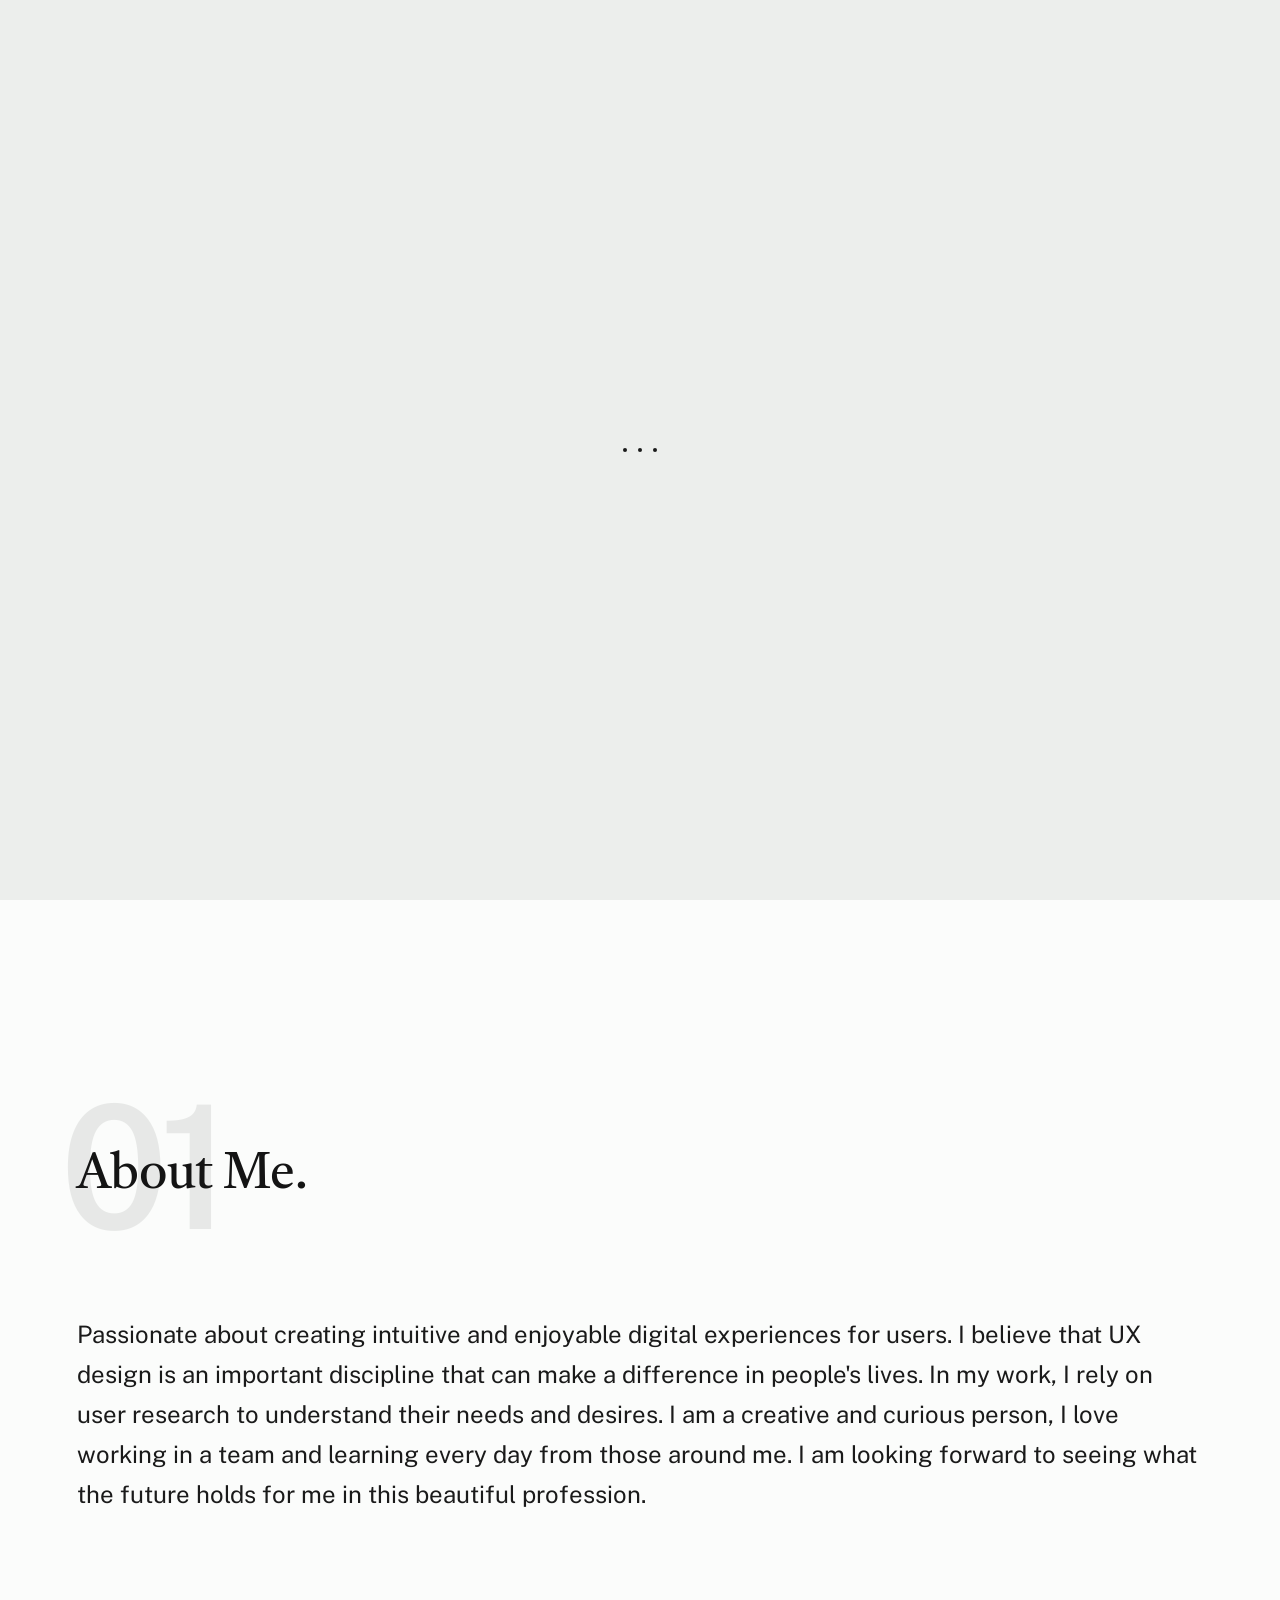
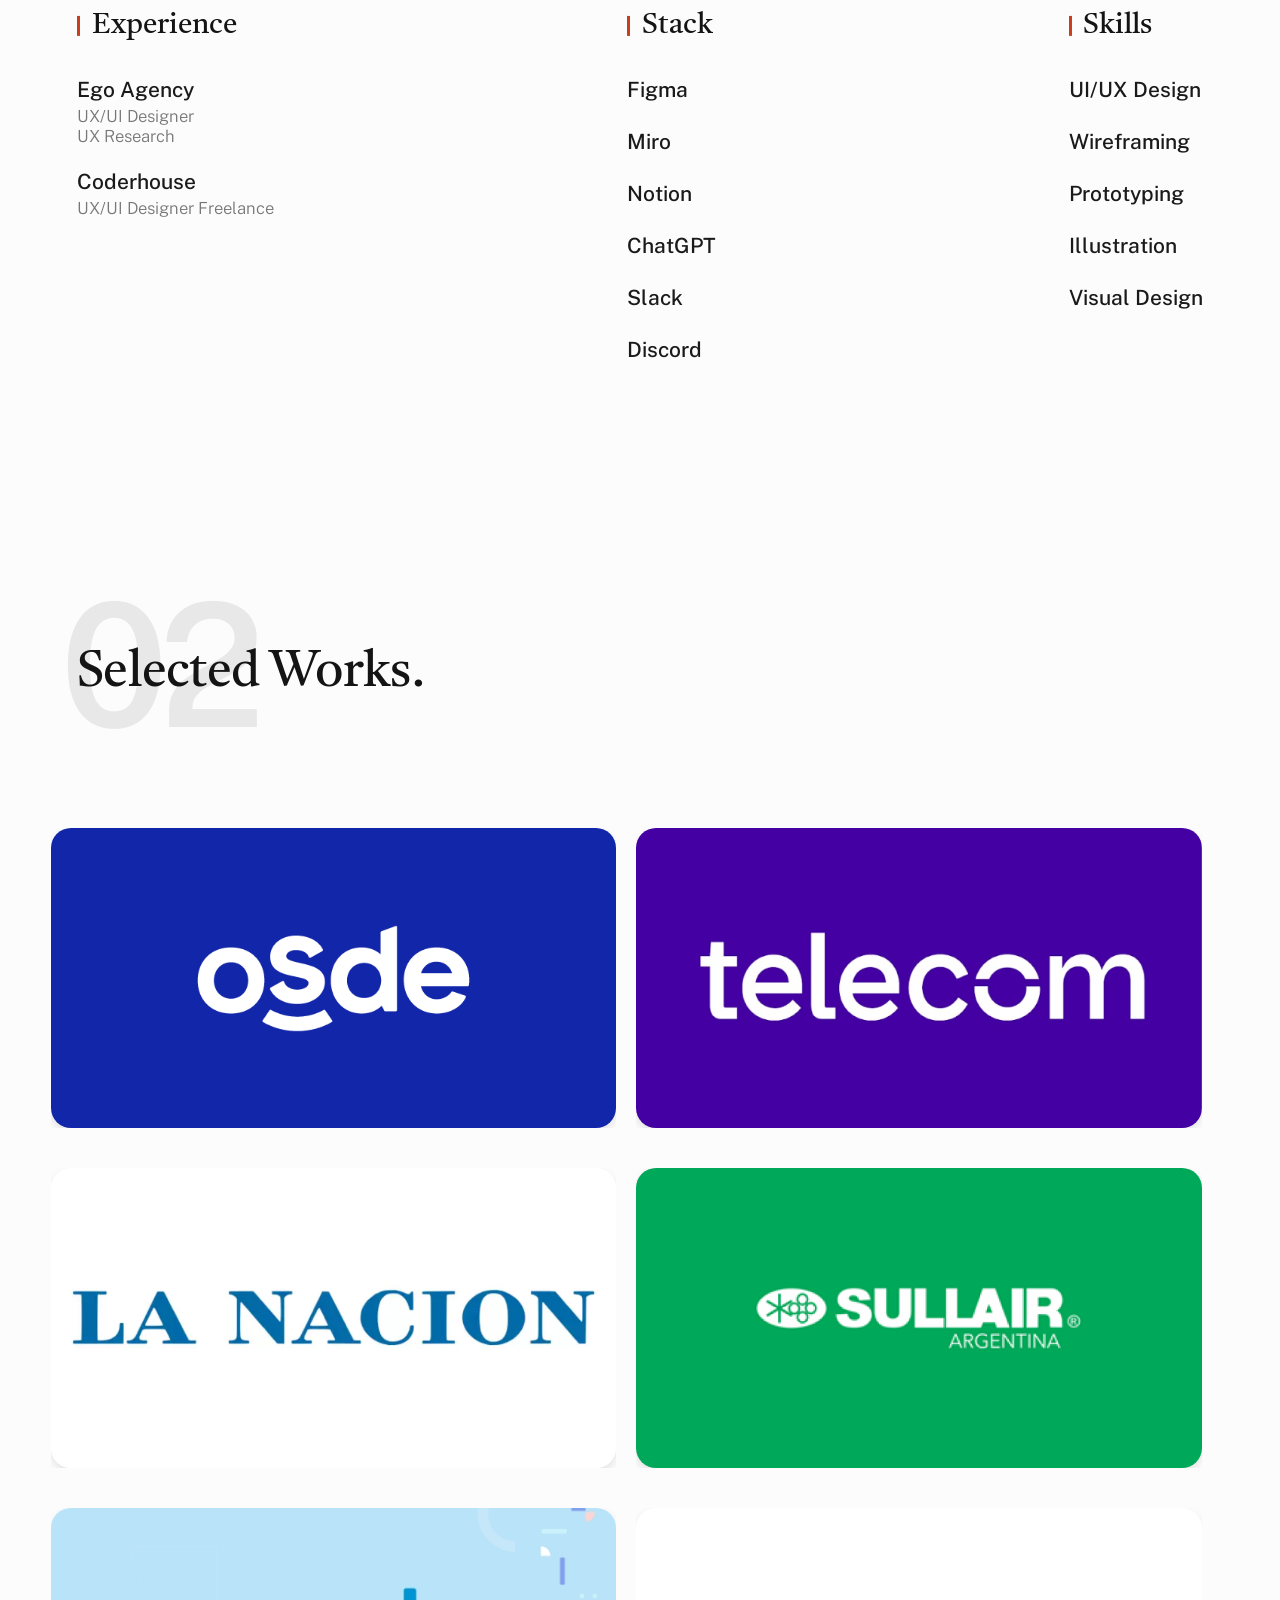
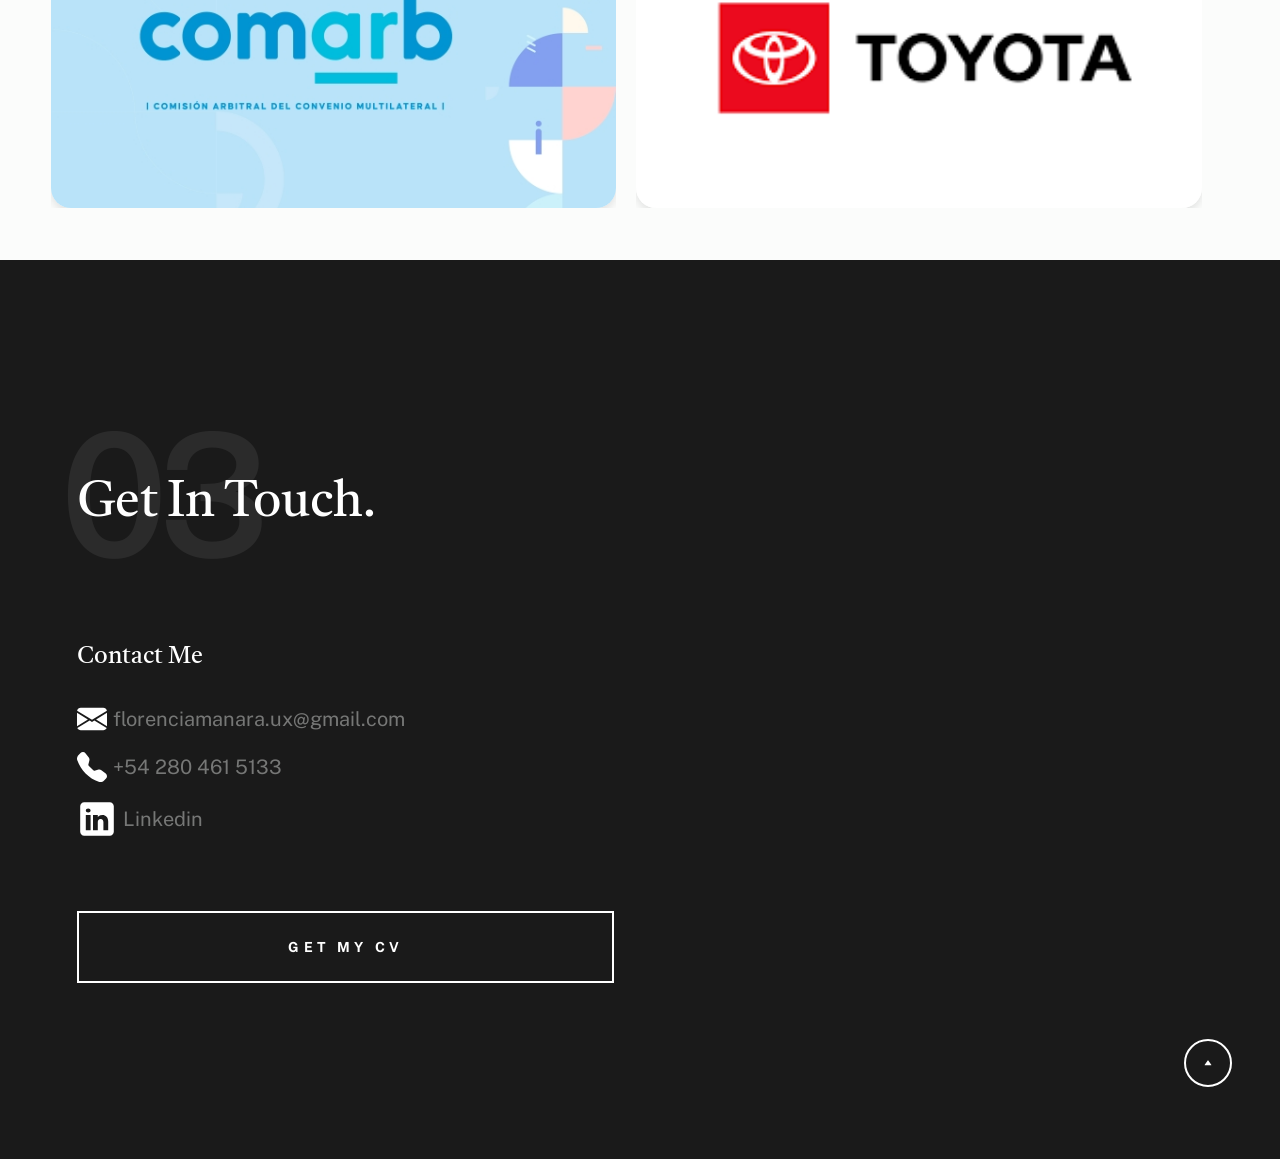
==== commit aeda94a4: "Update portfolio links and enhance layout with new entries for Comarb and Toyota; adjust CSS for bet" ====
--- a/index.html
+++ b/index.html
@@ -238,11 +238,7 @@
 
         <div class="row folio-entries">
           <div class="column entry">
-            <a
-              href="images/folio/osde.png"
-              class="entry__link glightbox"
-              data-glightbox="title: Osde; description: .entry__desc-01"
-            >
+            <a href="https://www.egodesign.io/works/osde" class="entry__link">
               <div class="entry__thumb">
                 <img
                   src="images/folio/osde.png"
@@ -255,24 +251,11 @@
                 <div class="entry__cat">UX/UI Design</div>
               </div>
             </a>
-
-            <div class="glightbox-desc entry__desc-01">
-              <p>
-                Lorem ipsum dolor sit amet consectetur, adipisicing elit.
-                Inventore ipsum iste soluta fugiat, impedit illum ducimus
-                deleniti facilis ab, tempora non! Nisi, tempora provident.
-                <a href="https://www.behance.net/">Project Link</a>.
-              </p>
-            </div>
-          </div>
-          <!-- entry -->
-
-          <div class="column entry">
-            <a
-              href="images/folio/telecom.png"
-              class="entry__link glightbox"
-              data-glightbox="title: Telecom; description: .entry__desc-02"
-            >
+          </div>
+          <!-- entry -->
+
+          <div class="column entry">
+            <a href="https://www.telecom.com.ar/web/" class="entry__link">
               <div class="entry__thumb">
                 <img
                   src="images/folio/telecom.png"
@@ -285,24 +268,11 @@
                 <div class="entry__cat">UX/UI Design</div>
               </div>
             </a>
-
-            <div class="glightbox-desc entry__desc-02">
-              <p>
-                Lorem ipsum dolor sit amet consectetur, adipisicing elit.
-                Inventore ipsum iste soluta fugiat, impedit illum ducimus
-                deleniti facilis ab, tempora non! Nisi, tempora provident.
-                <a href="https://www.behance.net/">Project Link</a>.
-              </p>
-            </div>
-          </div>
-          <!-- entry -->
-
-          <div class="column entry">
-            <a
-              href="images/folio/lanacion.png"
-              class="entry__link glightbox"
-              data-glightbox="title: La Nacion description: .entry__desc-03"
-            >
+          </div>
+          <!-- entry -->
+
+          <div class="column entry">
+            <a href="https://www.lanacion.com.ar/" class="entry__link">
               <div class="entry__thumb">
                 <img src="images/folio/lanacion.png" alt="" />
               </div>
@@ -311,24 +281,11 @@
                 <div class="entry__cat">UX/UI Design - UX Research</div>
               </div>
             </a>
-
-            <div class="glightbox-desc entry__desc-03">
-              <p>
-                Lorem ipsum dolor sit amet consectetur, adipisicing elit.
-                Inventore ipsum iste soluta fugiat, impedit illum ducimus
-                deleniti facilis ab, tempora non! Nisi, tempora provident.
-                <a href="https://www.behance.net/">Project Link</a>.
-              </p>
-            </div>
-          </div>
-          <!-- entry -->
-
-          <div class="column entry">
-            <a
-              href="images/folio/sullair.png"
-              class="entry__link glightbox"
-              data-glightbox="title: Sullair; description: .entry__desc-04"
-            >
+          </div>
+          <!-- entry -->
+
+          <div class="column entry">
+            <a href="https://www.sullairargentina.com/" class="entry__link">
               <div class="entry__thumb">
                 <img src="images/folio/sullair.png" alt="" />
               </div>
@@ -337,15 +294,32 @@
                 <div class="entry__cat">UX/UI Design - UX Research</div>
               </div>
             </a>
-
-            <div class="glightbox-desc entry__desc-04">
-              <p>
-                Lorem ipsum dolor sit amet consectetur, adipisicing elit.
-                Inventore ipsum iste soluta fugiat, impedit illum ducimus
-                deleniti facilis ab, tempora non! Nisi, tempora provident.
-                <a href="https://www.behance.net/">Project Link</a>.
-              </p>
-            </div>
+          </div>
+          <!-- entry -->
+
+          <div class="column entry">
+            <a href="https://www.ca.gob.ar/" class="entry__link">
+              <div class="entry__thumb">
+                <img src="images/folio/comarb.jpeg" alt="" />
+              </div>
+              <div class="entry__info">
+                <h4 class="entry__title">Comarb</h4>
+                <div class="entry__cat">UX/UI Design</div>
+              </div>
+            </a>
+          </div>
+          <!-- entry -->
+
+          <div class="column entry">
+            <a href="https://toyota.cl/" class="entry__link">
+              <div class="entry__thumb">
+                <img src="images/folio/toyota.png" alt="" />
+              </div>
+              <div class="entry__info">
+                <h4 class="entry__title">Toyota</h4>
+                <div class="entry__cat">UX/UI Design</div>
+              </div>
+            </a>
           </div>
           <!-- entry -->
         </div>
--- a/css/styles.css
+++ b/css/styles.css
@@ -3938,6 +3938,9 @@
 .folio-entries {
   --width-grid-max: 1400px;
   margin-top: var(--vspace-0_5);
+  display: flex;
+  flex-wrap: wrap;
+  gap: 2rem; /* Add gap between items */
 }
 
 /* ------------------------------------------------------------------- 
@@ -3945,8 +3948,8 @@
  * ------------------------------------------------------------------- */
 .folio-entries .entry {
   flex: none;
-  width: 50%;
-  margin: 0;
+  width: 48%; /* Adjusted for gap */
+  margin: 0 0 2rem 0; /* Add bottom margin for vertical spacing */
   padding: 0;
   overflow: hidden;
   position: relative;
@@ -3955,12 +3958,19 @@
 .folio-entries .entry__link {
   display: block;
   position: relative;
+  max-height: 300px; /* Added max-height to reduce image height */
+  overflow: hidden; /* Ensure content doesn't overflow */
+  border-radius: 20px;
+  box-shadow: 0 4px 8px rgba(0, 0, 0, 0.1);
 }
 
 .folio-entries .entry__link img {
   vertical-align: bottom;
   transition: all 0.3s ease-in-out;
   margin: 0;
+  width: 100%; /* Ensure image takes full width */
+  height: 300px; /* Fixed height */
+  object-fit: cover; /* Maintain aspect ratio while covering container */
 }
 
 .folio-entries .entry__link::before {
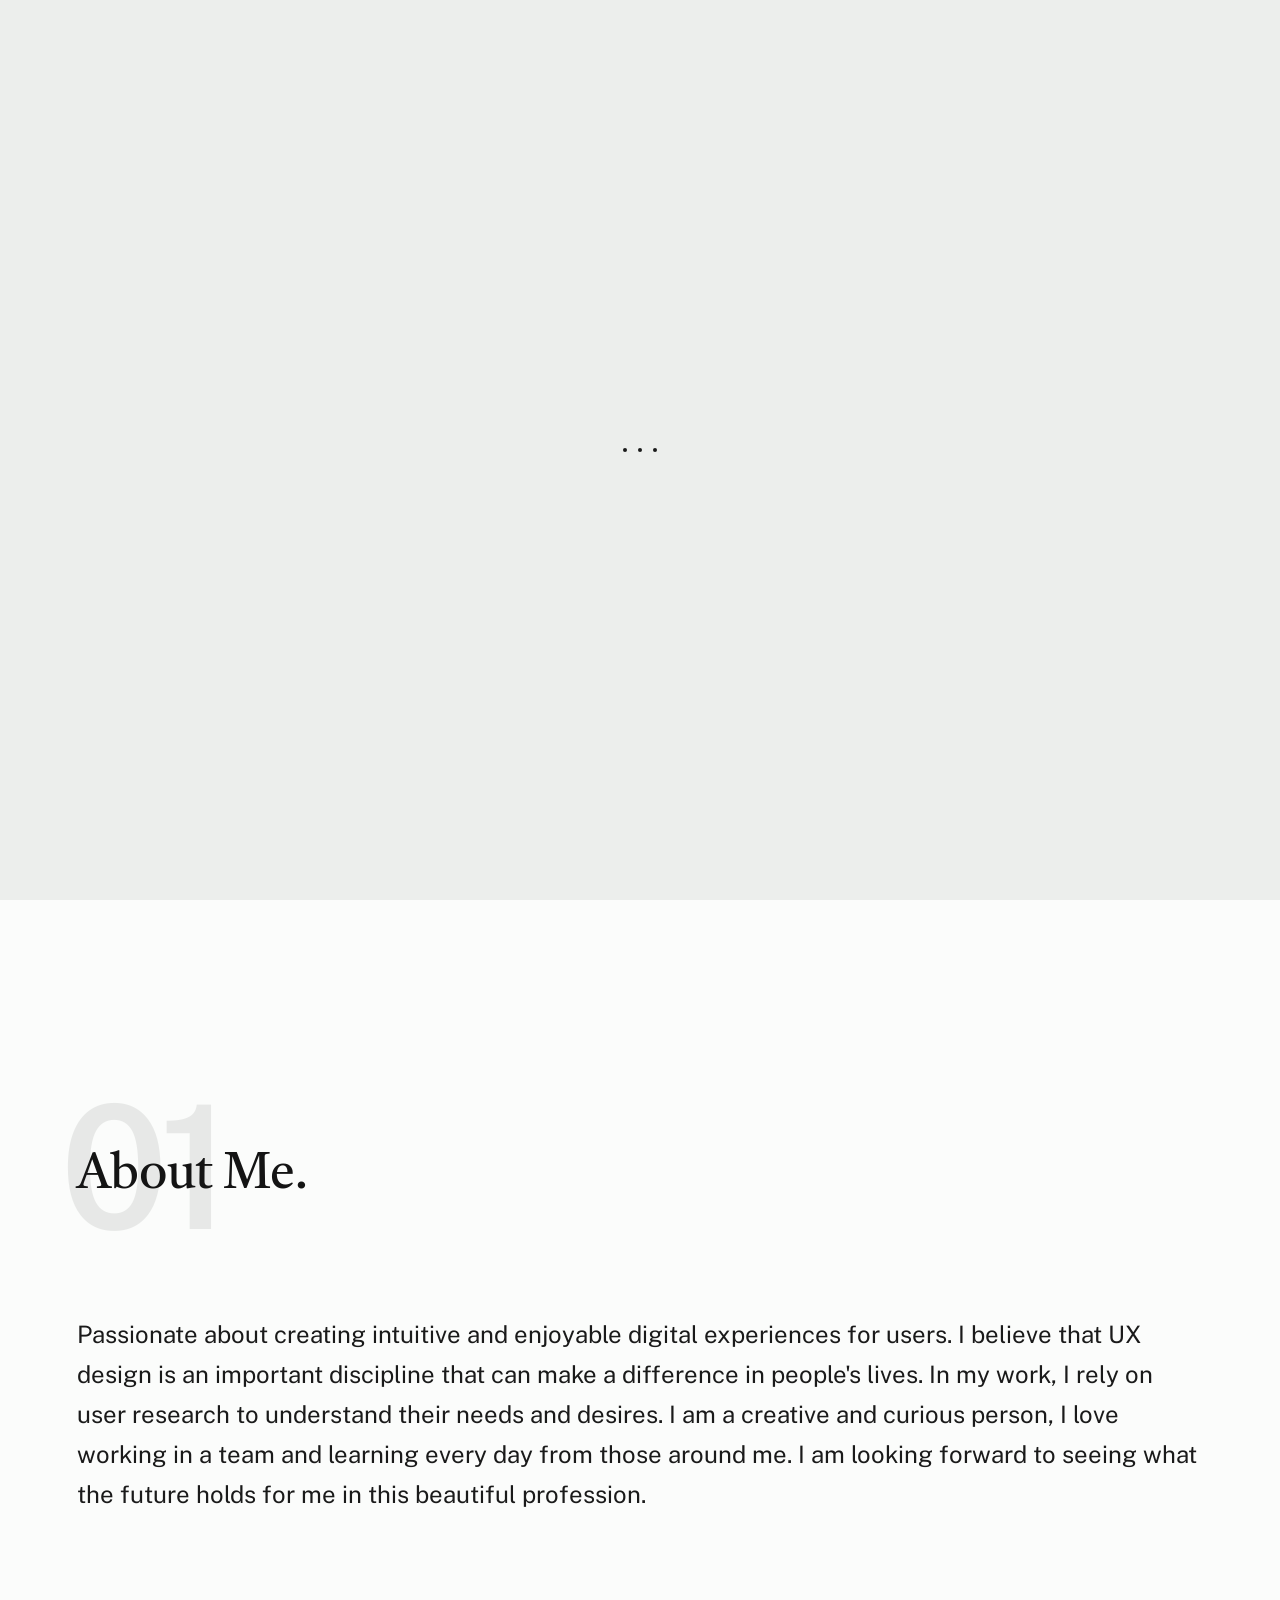
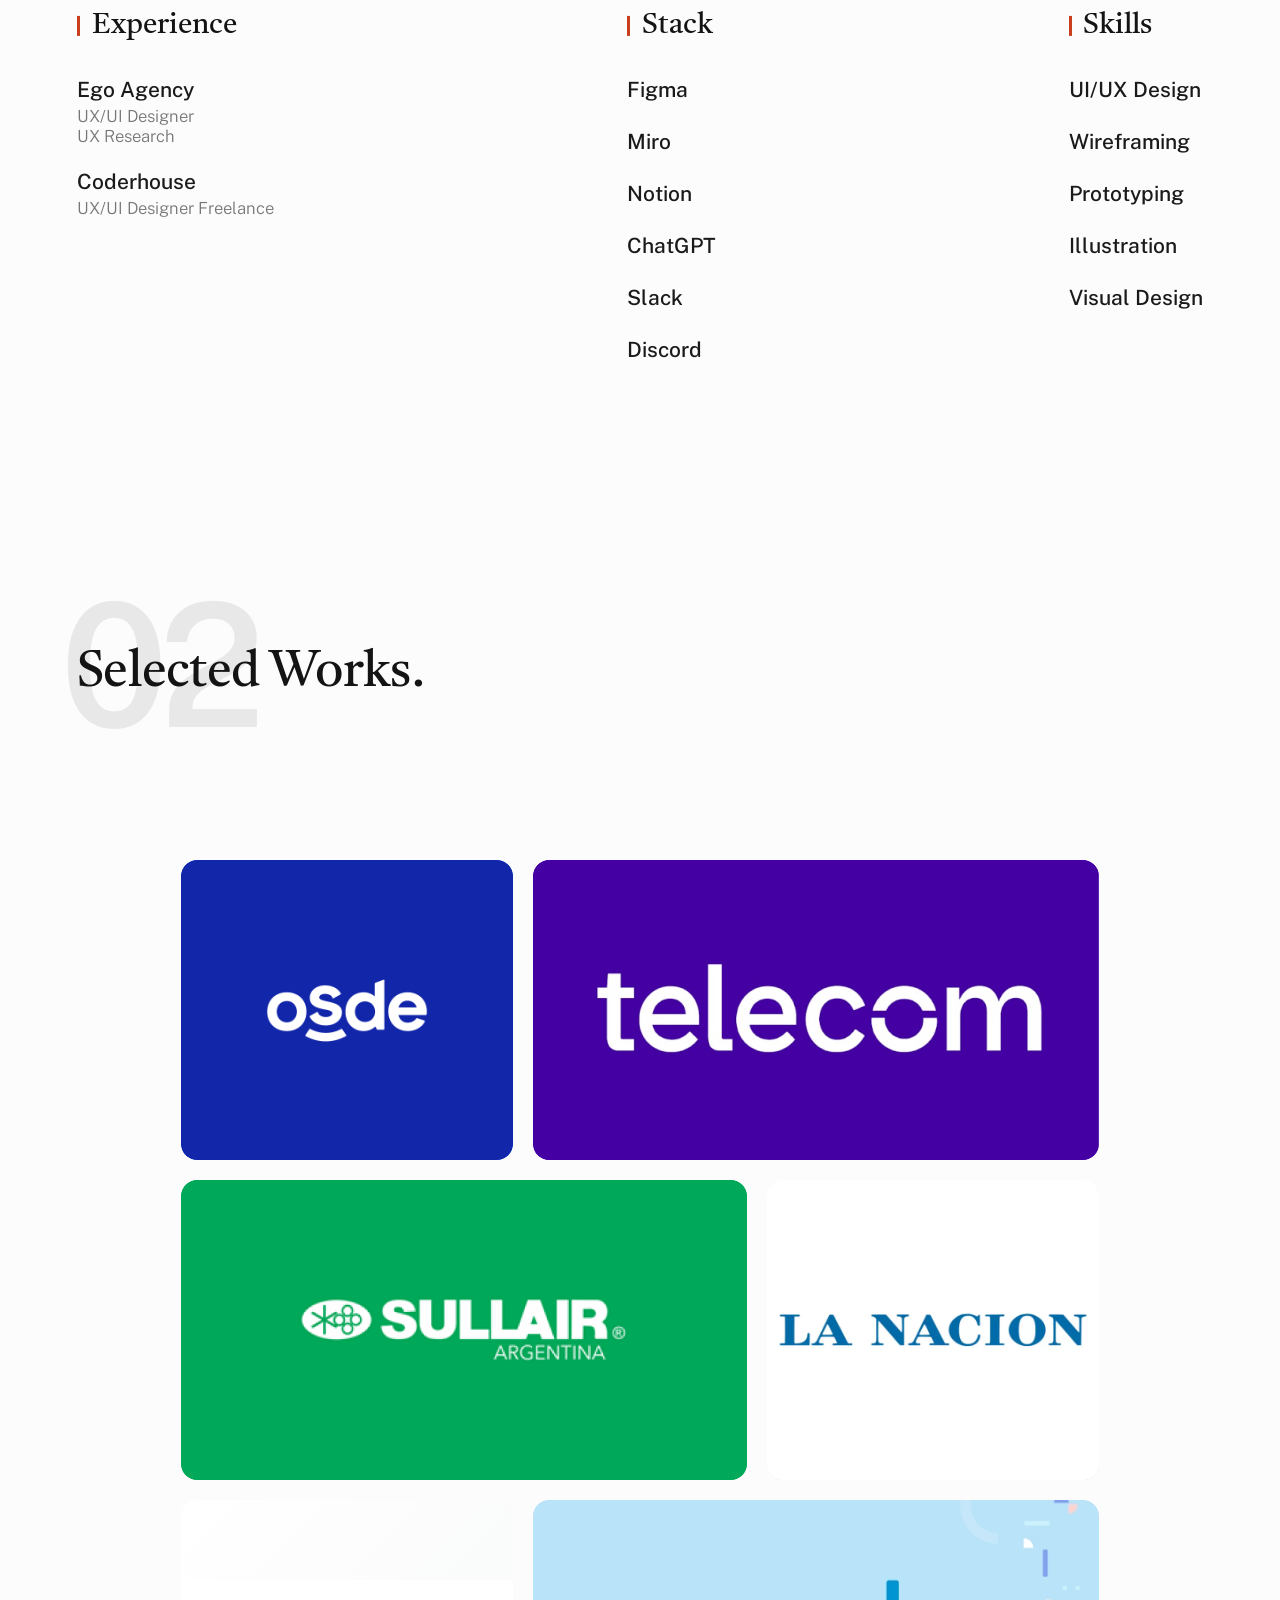
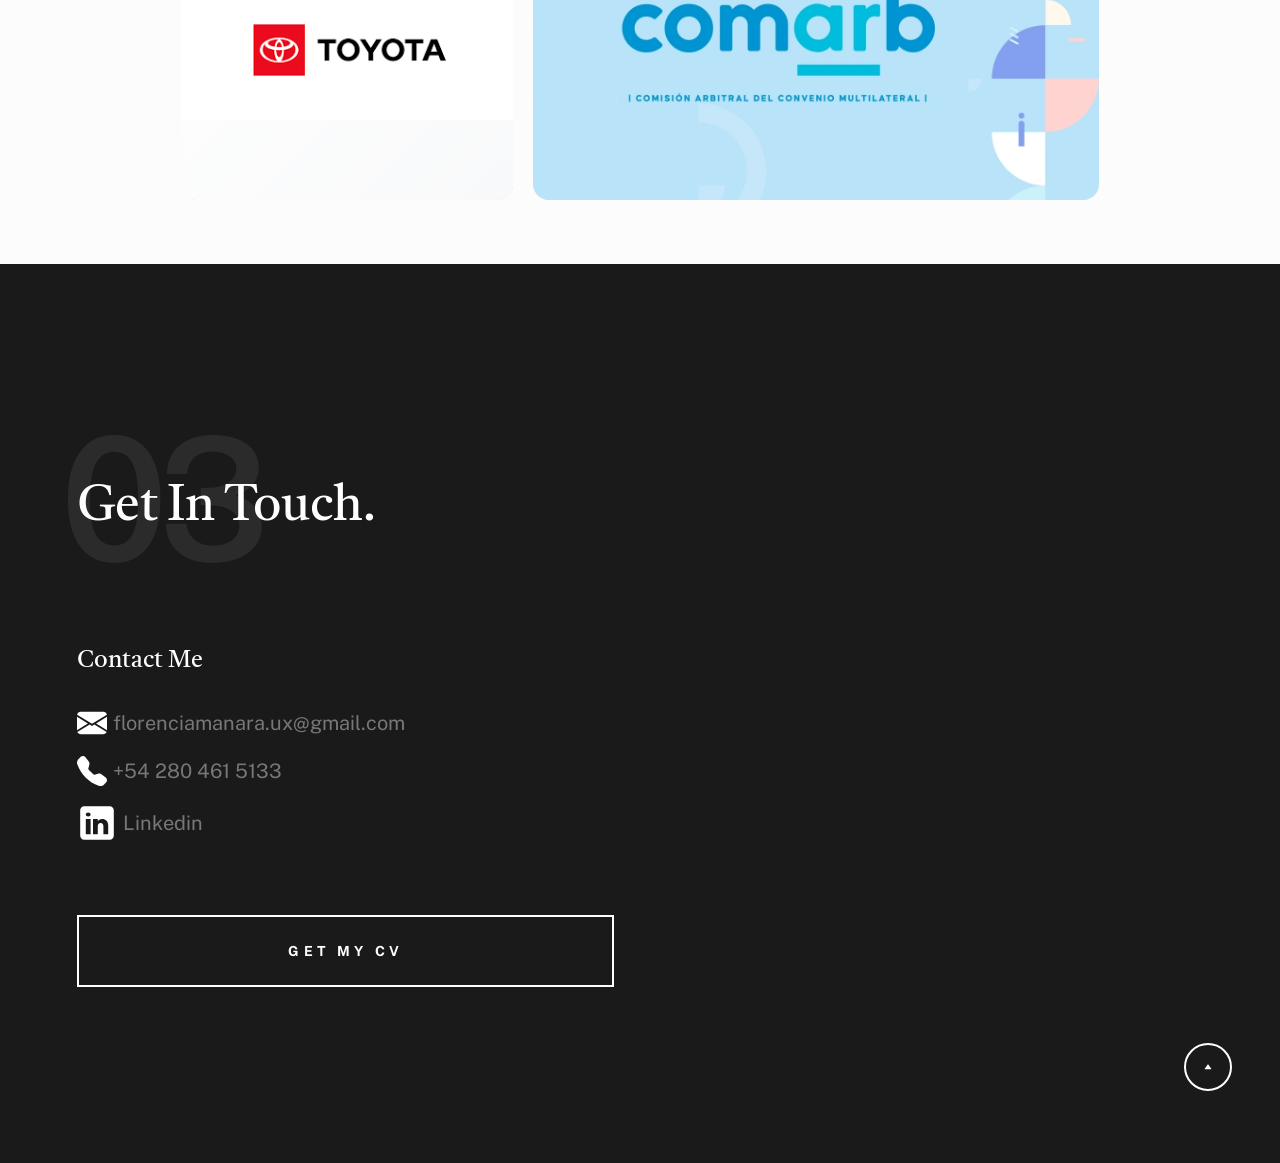
==== commit bb9e1a19: "Update favicon images and swap portfolio links for Sullair, La Nacion, Comarb, and Toyota; enhance C" ====
--- a/index.html
+++ b/index.html
@@ -272,6 +272,19 @@
           <!-- entry -->
 
           <div class="column entry">
+            <a href="https://www.sullairargentina.com/" class="entry__link">
+              <div class="entry__thumb">
+                <img src="images/folio/sullair.png" alt="" />
+              </div>
+              <div class="entry__info">
+                <h4 class="entry__title">Sullair</h4>
+                <div class="entry__cat">UX/UI Design - UX Research</div>
+              </div>
+            </a>
+          </div>
+          <!-- entry -->
+
+          <div class="column entry">
             <a href="https://www.lanacion.com.ar/" class="entry__link">
               <div class="entry__thumb">
                 <img src="images/folio/lanacion.png" alt="" />
@@ -285,13 +298,13 @@
           <!-- entry -->
 
           <div class="column entry">
-            <a href="https://www.sullairargentina.com/" class="entry__link">
-              <div class="entry__thumb">
-                <img src="images/folio/sullair.png" alt="" />
-              </div>
-              <div class="entry__info">
-                <h4 class="entry__title">Sullair</h4>
-                <div class="entry__cat">UX/UI Design - UX Research</div>
+            <a href="https://toyota.cl/" class="entry__link">
+              <div class="entry__thumb">
+                <img src="images/folio/toyota.png" alt="" />
+              </div>
+              <div class="entry__info">
+                <h4 class="entry__title">Toyota</h4>
+                <div class="entry__cat">UX/UI Design</div>
               </div>
             </a>
           </div>
@@ -304,19 +317,6 @@
               </div>
               <div class="entry__info">
                 <h4 class="entry__title">Comarb</h4>
-                <div class="entry__cat">UX/UI Design</div>
-              </div>
-            </a>
-          </div>
-          <!-- entry -->
-
-          <div class="column entry">
-            <a href="https://toyota.cl/" class="entry__link">
-              <div class="entry__thumb">
-                <img src="images/folio/toyota.png" alt="" />
-              </div>
-              <div class="entry__info">
-                <h4 class="entry__title">Toyota</h4>
                 <div class="entry__cat">UX/UI Design</div>
               </div>
             </a>
--- a/css/styles.css
+++ b/css/styles.css
@@ -3932,45 +3932,124 @@
  * ------------------------------------------------------------------- */
 .s-works {
   padding-top: var(--vspace-6);
-  padding-bottom: var(--vspace-1);
+  padding-bottom: var(--vspace-2);
 }
 
 .folio-entries {
   --width-grid-max: 1400px;
-  margin-top: var(--vspace-0_5);
-  display: flex;
-  flex-wrap: wrap;
-  gap: 2rem; /* Add gap between items */
+  margin: var(--vspace-1_5) auto 0 auto;
+  display: grid;
+  grid-template-columns: repeat(10, 1fr);
+  grid-template-rows: repeat(3, 1fr);
+  gap: 2rem;
+  padding: 0;
+  align-items: center;
+  max-width: 90%;
+  width: 100%;
+}
+
+/* Row 1: 30% - 50% (Osde left small, Telecom right large) - Centered */
+.folio-entries .entry:nth-child(1) {
+  grid-column: 2 / 5;
+  grid-row: 1;
+}
+
+.folio-entries .entry:nth-child(2) {
+  grid-column: 5 / 10;
+  grid-row: 1;
+}
+
+/* Row 2: 50% - 30% (Sullair left large, La Nacion right small) - Centered */
+.folio-entries .entry:nth-child(3) {
+  grid-column: 2 / 7;
+  grid-row: 2;
+}
+
+.folio-entries .entry:nth-child(4) {
+  grid-column: 7 / 10;
+  grid-row: 2;
+}
+
+/* Row 3: 30% - 50% (Toyota left small, Comarb right large) - Centered */
+.folio-entries .entry:nth-child(5) {
+  grid-column: 2 / 5;
+  grid-row: 3;
+}
+
+.folio-entries .entry:nth-child(6) {
+  grid-column: 5 / 10;
+  grid-row: 3;
 }
 
 /* ------------------------------------------------------------------- 
  * ## folio entries 
  * ------------------------------------------------------------------- */
 .folio-entries .entry {
-  flex: none;
-  width: 48%; /* Adjusted for gap */
-  margin: 0 0 2rem 0; /* Add bottom margin for vertical spacing */
+  position: relative;
+  overflow: hidden;
+  border-radius: 16px;
+  transition: transform 0.3s cubic-bezier(0.4, 0, 0.2, 1),
+    box-shadow 0.3s cubic-bezier(0.4, 0, 0.2, 1),
+    opacity 0.3s cubic-bezier(0.4, 0, 0.2, 1);
+  margin: 0;
   padding: 0;
+}
+
+.folio-entries .entry__link {
+  display: flex;
+  align-items: center;
+  justify-content: center;
+  position: relative;
+  height: 300px;
   overflow: hidden;
-  position: relative;
-}
-
-.folio-entries .entry__link {
-  display: block;
-  position: relative;
-  max-height: 300px; /* Added max-height to reduce image height */
-  overflow: hidden; /* Ensure content doesn't overflow */
-  border-radius: 20px;
-  box-shadow: 0 4px 8px rgba(0, 0, 0, 0.1);
+  border-radius: 16px;
+  box-shadow: 8px 12px 25px rgba(0, 0, 0, 0.15), 4px 6px 12px rgba(0, 0, 0, 0.1),
+    0 2px 4px rgba(0, 0, 0, 0.08);
+  transition: all 0.4s cubic-bezier(0.4, 0, 0.2, 1);
+  margin: 0;
+  padding: 0;
+}
+
+/* Brand-specific background colors - Exact brand matches */
+/* Osde - Exact Blue */
+.folio-entries .entry:nth-child(1) .entry__link {
+  background: linear-gradient(135deg, #0052cc 0%, #0065ff 100%);
+}
+
+/* Telecom - Exact Purple */
+.folio-entries .entry:nth-child(2) .entry__link {
+  background: linear-gradient(135deg, #4400a3 0%, #5500cc 100%);
+}
+
+/* Sullair - Exact Green */
+.folio-entries .entry:nth-child(3) .entry__link {
+  background: linear-gradient(135deg, #05a859 0%, #06c266 100%);
+}
+
+/* La Nacion - White */
+.folio-entries .entry:nth-child(4) .entry__link {
+  background: linear-gradient(135deg, #ffffff 0%, #f8f9fa 100%);
+}
+
+/* Toyota - White */
+.folio-entries .entry:nth-child(5) .entry__link {
+  background: linear-gradient(135deg, #ffffff 0%, #f8f9fa 100%);
+}
+
+/* Comarb - Light Blue */
+.folio-entries .entry:nth-child(6) .entry__link {
+  background: linear-gradient(135deg, #b8e3f8 0%, #d0ebf7 100%);
 }
 
 .folio-entries .entry__link img {
-  vertical-align: bottom;
-  transition: all 0.3s ease-in-out;
+  width: 100%;
+  height: 100%;
+  object-fit: cover;
+  object-position: center center;
+  transition: transform 0.4s cubic-bezier(0.4, 0, 0.2, 1);
   margin: 0;
-  width: 100%; /* Ensure image takes full width */
-  height: 300px; /* Fixed height */
-  object-fit: cover; /* Maintain aspect ratio while covering container */
+  padding: 0;
+  vertical-align: middle;
 }
 
 .folio-entries .entry__link::before {
@@ -4023,19 +4102,34 @@
   color: white;
 }
 
-/* on hover
+/* hover effects
  */
-.folio-entries .entry:focus .entry__link::before,
+.folio-entries .entry:hover {
+  transform: translateY(-12px);
+  box-shadow: 12px 20px 40px rgba(0, 0, 0, 0.25),
+    6px 10px 20px rgba(0, 0, 0, 0.15);
+  opacity: 0.85;
+}
+
+.folio-entries .entry:hover .entry__link {
+  box-shadow: 16px 24px 50px rgba(0, 0, 0, 0.3),
+    8px 12px 25px rgba(0, 0, 0, 0.2), 4px 6px 12px rgba(0, 0, 0, 0.15);
+}
+
 .folio-entries .entry:hover .entry__link::before {
   opacity: 1;
   visibility: visible;
+}
+
+.folio-entries .entry:hover .entry__link img {
+  transform: scale(1.08);
 }
 
 .folio-entries .entry:focus .entry__info,
 .folio-entries .entry:hover .entry__info {
   transform: translate(-50%, -50%);
   transition: all 0.3s cubic-bezier(0.215, 0.61, 0.355, 1);
-  transition-delay: 0.3s;
+  transition-delay: 0.2s;
   opacity: 1;
   visibility: visible;
 }
@@ -4109,6 +4203,42 @@
  * responsive:
  * works
  * ------------------------------------------------------------------- */
+@media screen and (max-width: 1200px) {
+  .folio-entries {
+    gap: 1.5rem;
+    margin-top: var(--vspace-1);
+  }
+
+  .folio-entries .entry__link {
+    height: 280px;
+  }
+}
+
+@media screen and (max-width: 900px) {
+  .folio-entries {
+    grid-template-columns: repeat(2, 1fr);
+    grid-template-rows: repeat(3, 1fr);
+    gap: 2rem;
+  }
+
+  /* Reset to simple 2-column layout on tablets */
+  .folio-entries .entry:nth-child(1),
+  .folio-entries .entry:nth-child(3),
+  .folio-entries .entry:nth-child(5) {
+    grid-column: 1;
+  }
+
+  .folio-entries .entry:nth-child(2),
+  .folio-entries .entry:nth-child(4),
+  .folio-entries .entry:nth-child(6) {
+    grid-column: 2;
+  }
+
+  .folio-entries .entry__link {
+    height: 260px;
+  }
+}
+
 @media screen and (max-width: 800px) {
   .folio-entries .entry__cat {
     font-size: calc(var(--text-size) * 0.7);
@@ -4127,9 +4257,28 @@
   }
 }
 
-@media screen and (max-width: 500px) {
-  .folio-entries .entry {
-    width: 100%;
+@media screen and (max-width: 600px) {
+  .folio-entries {
+    grid-template-columns: 1fr;
+    grid-template-rows: auto;
+    gap: 2.5rem;
+    margin-top: var(--vspace-0_75);
+  }
+
+  .folio-entries .entry__link {
+    height: 250px;
+  }
+
+  .folio-entries .entry:hover {
+    transform: translateY(-6px);
+    box-shadow: 8px 15px 30px rgba(0, 0, 0, 0.2),
+      4px 8px 15px rgba(0, 0, 0, 0.12);
+    opacity: 0.85;
+  }
+
+  .folio-entries .entry:hover .entry__link {
+    box-shadow: 12px 18px 35px rgba(0, 0, 0, 0.25),
+      6px 9px 18px rgba(0, 0, 0, 0.15), 2px 4px 8px rgba(0, 0, 0, 0.1);
   }
 }
 
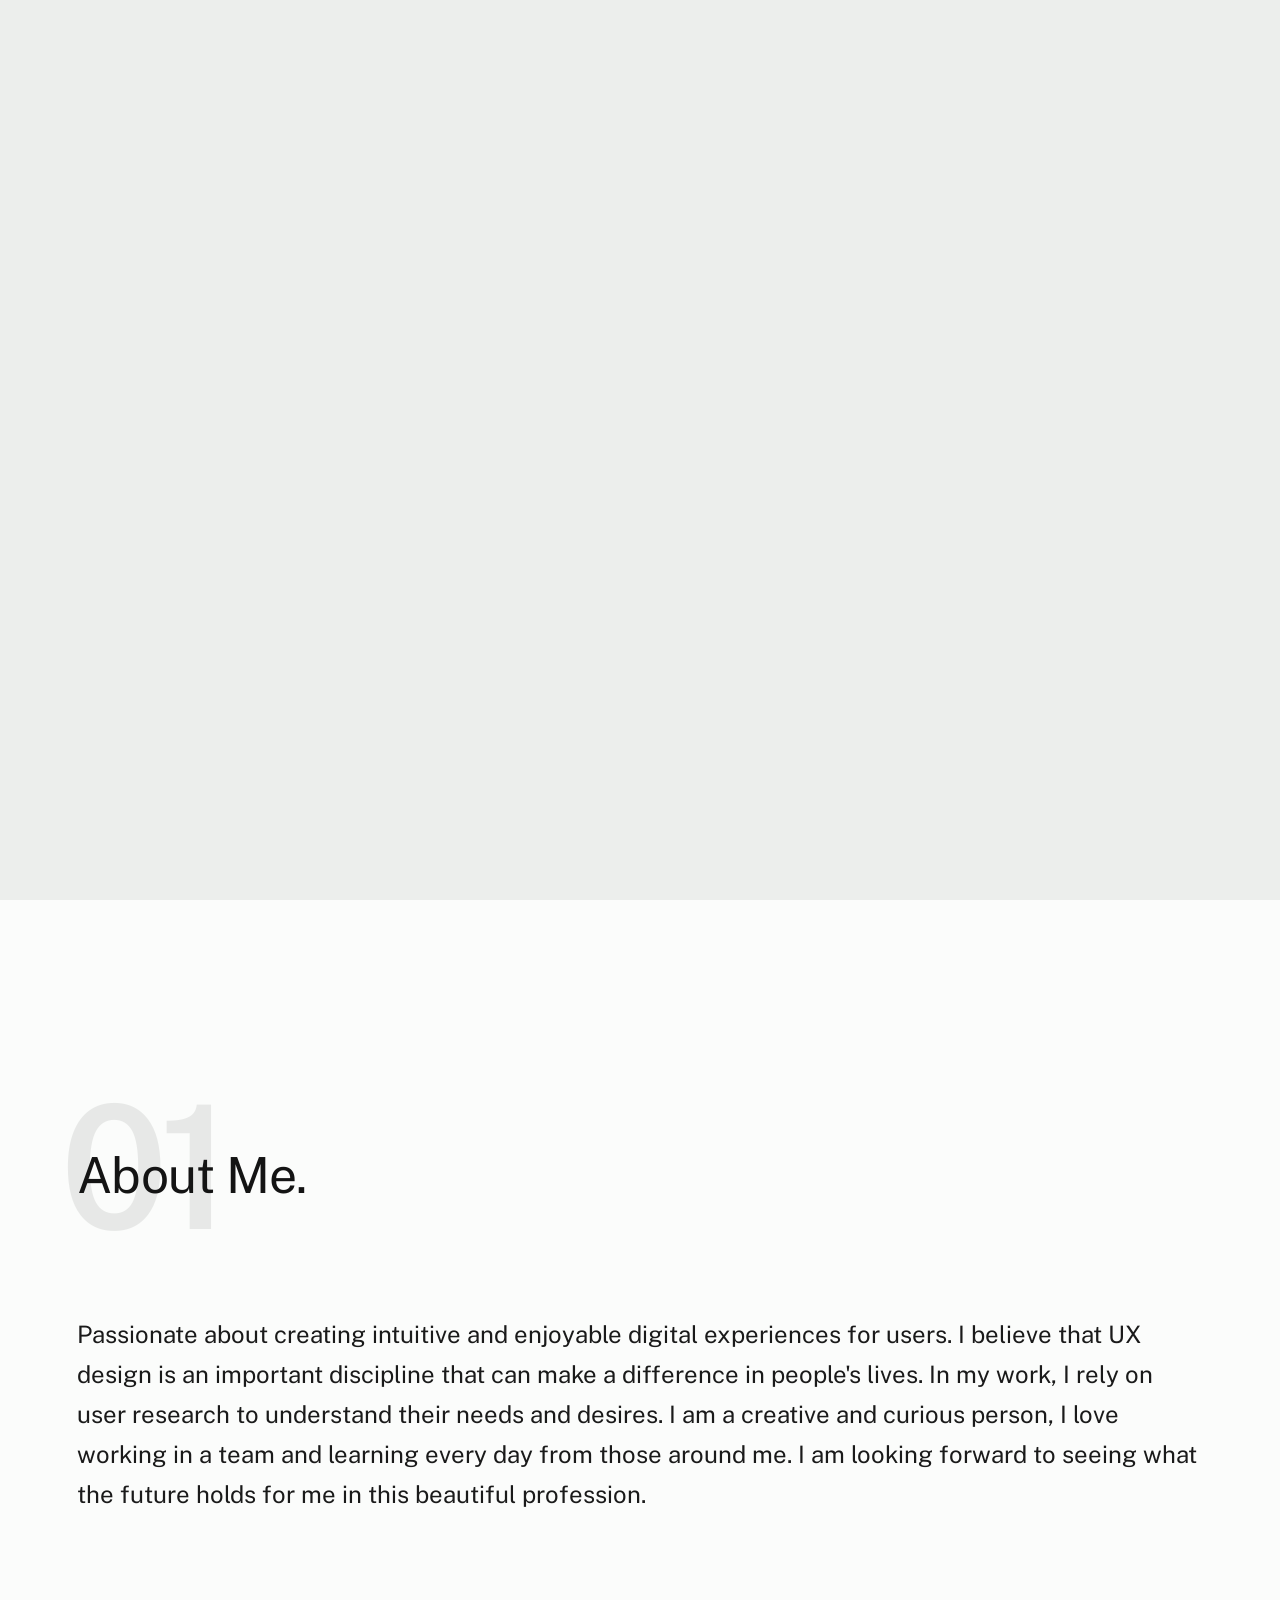
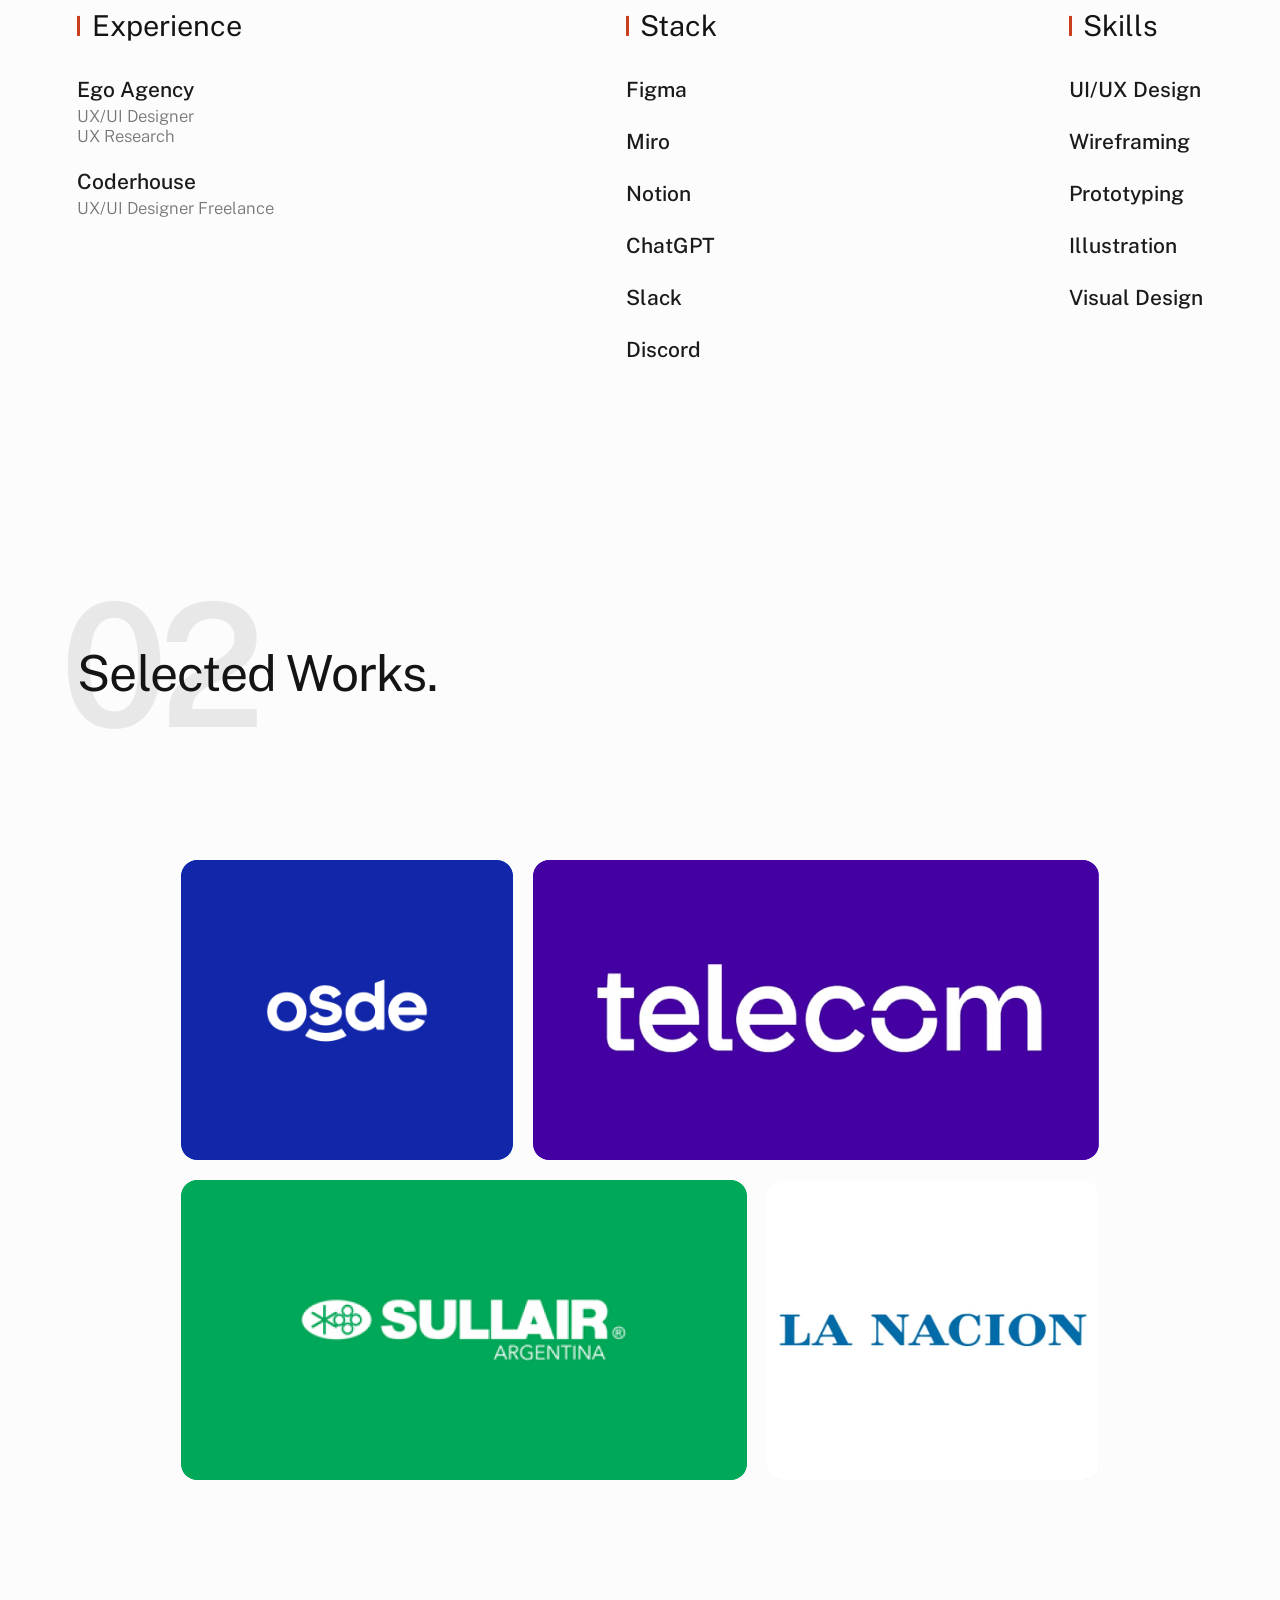
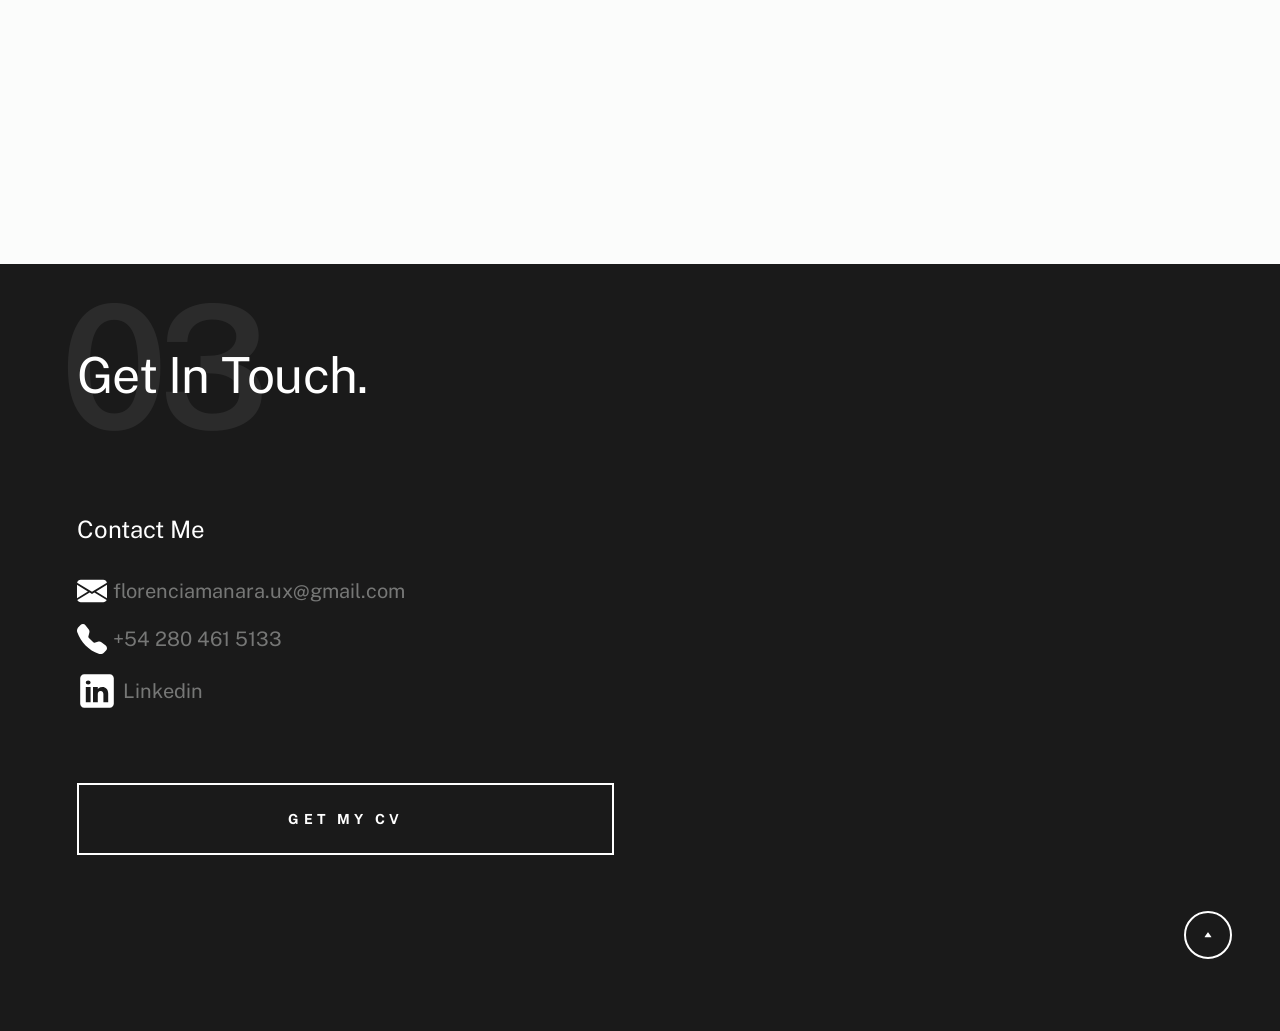
==== commit ce5c3dff: "Refactor code structure for improved readability and maintainability" ====
--- a/index.html
+++ b/index.html
@@ -1,450 +1,432 @@
-<!DOCTYPE html>
-<html lang="en" class="no-js">
-  <head>
-    <!--- basic page needs
-    ================================================== -->
-    <meta charset="utf-8" />
-    <meta name="viewport" content="width=device-width, initial-scale=1" />
-
-    <script>
-      document.documentElement.classList.remove("no-js");
-      document.documentElement.classList.add("js");
-    </script>
-
-    <!-- CSS
-    ================================================== -->
-    <link rel="stylesheet" href="css/vendor.css" />
-    <link rel="stylesheet" href="css/styles.css" />
-
-    <!-- favicons
-    ================================================== -->
-    <link rel="apple-touch-icon" sizes="180x180" href="apple-touch-icon.png" />
-    <link rel="icon" type="image/png" sizes="32x32" href="favicon-32x32.png" />
-    <link rel="icon" type="image/png" sizes="16x16" href="favicon-16x16.png" />
-    <link rel="manifest" href="site.webmanifest" />
-  </head>
-
-  <body id="top">
-    <!-- preloader
-    ================================================== -->
-    <div id="preloader">
-      <div id="loader" class="dots-fade">
-        <div></div>
-        <div></div>
-        <div></div>
-      </div>
-    </div>
-
-    <!-- page wrap
-    ================================================== -->
-    <div id="page" class="s-pagewrap">
-      <!-- # site header 
-        ================================================== -->
-      <header class="s-header">
-        <div class="row s-header__inner">
-          <div class="s-header__block">
-            <div class="s-header__logo"></div>
-
-            <a class="s-header__menu-toggle" href="#0"><span>Menu</span></a>
-          </div>
-          <!-- end s-header__block -->
-
-          <nav class="s-header__nav">
-            <ul class="s-header__menu-links">
-              <li class="current">
-                <a class="smoothscroll" href="#intro">Intro</a>
-              </li>
-              <li><a class="smoothscroll" href="#about">About</a></li>
-              <li><a class="smoothscroll" href="#works">Works</a></li>
-              <li><a class="smoothscroll" href="#footer">Contact</a></li>
-            </ul>
-            <!-- s-header__menu-links -->
-          </nav>
-          <!-- end s-header__nav -->
-        </div>
-        <!-- end s-header__inner -->
-      </header>
-      <!-- end s-header -->
-
-      <!-- # intro
-        ================================================== -->
-      <section id="intro" class="s-intro target-section">
-        <div class="row s-intro__content width-sixteen-col">
-          <div class="column lg-12 s-intro__content-inner grid-block grid-16">
-            <div class="s-intro__content-text">
-              <div class="s-intro__content-pretitle text-pretitle">Hello</div>
-              <h1 class="s-intro__content-title">
-                I'm Florencia,<br />
-                a UX/UI designer <br />
-                based in Argentina.
-              </h1>
-
-              <div class="s-intro__content-btns">
-                <a class="smoothscroll btn" href="#about">More About Me</a>
-                <a class="smoothscroll btn btn--stroke" href="#footer"
-                  >Get In Touch</a
-                >
-              </div>
-              <!-- s-intro__content-btns -->
-            </div>
-            <!-- s-intro__content-text -->
-          </div>
-          <!-- s-intro__content-inner -->
-        </div>
-        <!-- s-intro__content -->
-
-        <ul class="s-intro__social social-list">
-          <li>
-            <a href="https://www.linkedin.com/in/florencia-manara-fm/">
-              <svg
-                xmlns="http://www.w3.org/2000/svg"
-                x="0px"
-                y="0px"
-                width="100"
-                height="100"
-                viewBox="0 0 50 50"
-                style="fill: #ffffff"
-              >
-                <path
-                  d="M41,4H9C6.24,4,4,6.24,4,9v32c0,2.76,2.24,5,5,5h32c2.76,0,5-2.24,5-5V9C46,6.24,43.76,4,41,4z M17,20v19h-6V20H17z M11,14.47c0-1.4,1.2-2.47,3-2.47s2.93,1.07,3,2.47c0,1.4-1.12,2.53-3,2.53C12.2,17,11,15.87,11,14.47z M39,39h-6c0,0,0-9.26,0-10 c0-2-1-4-3.5-4.04h-0.08C27,24.96,26,27.02,26,29c0,0.91,0,10,0,10h-6V20h6v2.56c0,0,1.93-2.56,5.81-2.56 c3.97,0,7.19,2.73,7.19,8.26V39z"
-                ></path>
-              </svg>
-              <span class="u-screen-reader-text">Linkedin</span>
-            </a>
-          </li>
-        </ul>
-        <!-- end s-intro__social -->
-
-        <div class="s-intro__content-media">
-          <img src="images/portrait.png" alt="" />
-        </div>
-        <!-- s-intro__content-media -->
-
-        <div class="s-intro__btn-download">
-          <a
-            href="images/resume_florencia_manara.pdf"
-            class="btn btn--stroke btn--large u-fullwidth"
-            download="Florencia Manara Resume UX/UI Designer"
-            target="_blank"
-            >Get My CV</a
-          >
-        </div>
-        <!-- end s-intro__btn-download -->
-
-        <div class="s-intro__scroll-down">
-          <a href="#about" class="smoothscroll">
-            <div class="scroll-icon">
-              <svg
-                xmlns="http://www.w3.org/2000/svg"
-                width="24"
-                height="24"
-                viewBox="0 0 24 24"
-                style="fill: rgba(0, 0, 0, 1); transform: ; msfilter: "
-              >
-                <path
-                  d="M11.178 19.569a.998.998 0 0 0 1.644 0l9-13A.999.999 0 0 0 21 5H3a1.002 1.002 0 0 0-.822 1.569l9 13z"
-                ></path>
-              </svg>
-            </div>
-            <span class="scroll-text u-screen-reader-text">Scroll Down</span>
-          </a>
-        </div>
-        <!-- s-intro__scroll-down -->
-      </section>
-      <!-- end s-intro -->
-
-      <!-- # about
-        ================================================== -->
-      <section id="about" class="s-about target-section">
-        <div class="row s-about__content">
-          <div class="column xl-12">
-            <div class="section-header" data-num="01">
-              <h2 class="text-display-title">About Me.</h2>
-            </div>
-            <!-- end section-header -->
-
-            <p class="attention-getter">
-              Passionate about creating intuitive and enjoyable digital
-              experiences for users. I believe that UX design is an important
-              discipline that can make a difference in people's lives. In my
-              work, I rely on user research to understand their needs and
-              desires. I am a creative and curious person, I love working in a
-              team and learning every day from those around me. I am looking
-              forward to seeing what the future holds for me in this beautiful
-              profession.
-            </p>
-
-            <div class="grid-list-items s-about__blocks list_items_skills">
-              <div class="grid-list-items__item s-about__block">
-                <h4 class="s-about__block-title">Experience</h4>
-                <ul class="s-about__list">
-                  <li>
-                    Ego Agency
-                    <span>UX/UI Designer</span>
-                    <span>UX Research</span>
-                  </li>
-                  <li>
-                    Coderhouse
-                    <span>UX/UI Designer Freelance</span>
-                  </li>
-                </ul>
-              </div>
-
-              <div class="grid-list-items__item s-about__block">
-                <h4 class="s-about__block-title">Stack</h4>
-
-                <ul class="s-about__list">
-                  <li>Figma</li>
-                  <li>Miro</li>
-                  <li>Notion</li>
-                  <li>ChatGPT</li>
-                  <li>Slack</li>
-                  <li>Discord</li>
-                </ul>
-              </div>
-
-              <div class="grid-list-items__item s-about__block">
-                <h4 class="s-about__block-title">Skills</h4>
-
-                <ul class="s-about__list">
-                  <li>UI/UX Design</li>
-                  <li>Wireframing</li>
-                  <li>Prototyping</li>
-                  <li>Illustration</li>
-                  <li>Visual Design</li>
-                </ul>
-              </div>
-              <!--end s-about__block -->
-            </div>
-            <!-- grid-list-items -->
-          </div>
-          <!--end column -->
-        </div>
-        <!--end s-about__content -->
-      </section>
-      <!-- end s-about -->
-
-      <!-- # works
-        ================================================== -->
-      <section id="works" class="s-works target-section">
-        <div class="row">
-          <div class="column xl-12">
-            <div class="section-header" data-num="02">
-              <h2 class="text-display-title">Selected Works.</h2>
-            </div>
-            <!-- end section-header -->
-          </div>
-        </div>
-
-        <div class="row folio-entries">
-          <div class="column entry">
-            <a href="https://www.egodesign.io/works/osde" class="entry__link">
-              <div class="entry__thumb">
-                <img
-                  src="images/folio/osde.png"
-                  srcset="images/folio/osde.png 1x"
-                  alt=""
-                />
-              </div>
-              <div class="entry__info">
-                <h4 class="entry__title">Osde</h4>
-                <div class="entry__cat">UX/UI Design</div>
-              </div>
-            </a>
-          </div>
-          <!-- entry -->
-
-          <div class="column entry">
-            <a href="https://www.telecom.com.ar/web/" class="entry__link">
-              <div class="entry__thumb">
-                <img
-                  src="images/folio/telecom.png"
-                  srcset="images/folio/telecom.png 1x"
-                  alt=""
-                />
-              </div>
-              <div class="entry__info">
-                <h4 class="entry__title">Telecom</h4>
-                <div class="entry__cat">UX/UI Design</div>
-              </div>
-            </a>
-          </div>
-          <!-- entry -->
-
-          <div class="column entry">
-            <a href="https://www.sullairargentina.com/" class="entry__link">
-              <div class="entry__thumb">
-                <img src="images/folio/sullair.png" alt="" />
-              </div>
-              <div class="entry__info">
-                <h4 class="entry__title">Sullair</h4>
-                <div class="entry__cat">UX/UI Design - UX Research</div>
-              </div>
-            </a>
-          </div>
-          <!-- entry -->
-
-          <div class="column entry">
-            <a href="https://www.lanacion.com.ar/" class="entry__link">
-              <div class="entry__thumb">
-                <img src="images/folio/lanacion.png" alt="" />
-              </div>
-              <div class="entry__info">
-                <h4 class="entry__title">La Nacion</h4>
-                <div class="entry__cat">UX/UI Design - UX Research</div>
-              </div>
-            </a>
-          </div>
-          <!-- entry -->
-
-          <div class="column entry">
-            <a href="https://toyota.cl/" class="entry__link">
-              <div class="entry__thumb">
-                <img src="images/folio/toyota.png" alt="" />
-              </div>
-              <div class="entry__info">
-                <h4 class="entry__title">Toyota</h4>
-                <div class="entry__cat">UX/UI Design</div>
-              </div>
-            </a>
-          </div>
-          <!-- entry -->
-
-          <div class="column entry">
-            <a href="https://www.ca.gob.ar/" class="entry__link">
-              <div class="entry__thumb">
-                <img src="images/folio/comarb.jpeg" alt="" />
-              </div>
-              <div class="entry__info">
-                <h4 class="entry__title">Comarb</h4>
-                <div class="entry__cat">UX/UI Design</div>
-              </div>
-            </a>
-          </div>
-          <!-- entry -->
-        </div>
-      </section>
-      <!-- end s-works -->
-
-      <!-- # footer 
-        ================================================== -->
-      <footer id="footer" class="s-footer target-section">
-        <div class="row">
-          <div class="column lg-12">
-            <div class="section-header light-on-dark" data-num="03">
-              <h2 class="text-display-title">Get In Touch.</h2>
-            </div>
-            <!-- end section-header -->
-          </div>
-        </div>
-
-        <div class="row s-footer__content">
-          <div class="column xl-6 md-12 s-footer__block s-footer__site-links">
-            <div class="row">
-              <div class="column xl-6 md-6 tab-12">
-                <h5>Contact Me</h5>
-                <ul class="link-list">
-                  <li><a href="mailto:#0"></a></li>
-                  <li style="padding-top: 16px">
-                    <a
-                      href="mailto:florenciamanara.ux@gmail.com"
-                      style="display: flex; align-items: center; gap: 6px"
-                    >
-                      <img
-                        src="/images/icons/mail.svg"
-                        alt="mail-icon"
-                        height="30"
-                        width="30"
-                        display="inline"
-                        style="margin-bottom: 0"
-                      />
-                      <span>florenciamanara.ux@gmail.com</span>
-                    </a>
-                  </li>
-                  <li style="padding-top: 16px">
-                    <a
-                      href="#0"
-                      style="display: flex; align-items: center; gap: 6px"
-                    >
-                      <img
-                        src="/images/icons/phone.svg"
-                        alt="mail-icon"
-                        height="30"
-                        width="30"
-                        style="margin-bottom: 0"
-                      />
-
-                      <span style="white-space: nowrap">+54 280 461 5133</span>
-                    </a>
-                  </li>
-                  <li style="padding-top: 16px">
-                    <a
-                      href="https://www.linkedin.com/in/florencia-manara-fm/"
-                      target="_blank"
-                      style="display: flex; align-items: center; gap: 6px"
-                    >
-                      <svg
-                        xmlns="http://www.w3.org/2000/svg"
-                        x="0px"
-                        y="0px"
-                        width="40px"
-                        height="40px"
-                        viewBox="0 0 50 50"
-                        style="fill: #ffffff; display: inline"
-                      >
-                        <path
-                          d="M41,4H9C6.24,4,4,6.24,4,9v32c0,2.76,2.24,5,5,5h32c2.76,0,5-2.24,5-5V9C46,6.24,43.76,4,41,4z M17,20v19h-6V20H17z M11,14.47c0-1.4,1.2-2.47,3-2.47s2.93,1.07,3,2.47c0,1.4-1.12,2.53-3,2.53C12.2,17,11,15.87,11,14.47z M39,39h-6c0,0,0-9.26,0-10 c0-2-1-4-3.5-4.04h-0.08C27,24.96,26,27.02,26,29c0,0.91,0,10,0,10h-6V20h6v2.56c0,0,1.93-2.56,5.81-2.56 c3.97,0,7.19,2.73,7.19,8.26V39z"
-                        ></path>
-                      </svg>
-                      <span>Linkedin</span>
-                    </a>
-                  </li>
-                </ul>
-              </div>
-            </div>
-          </div>
-          <!-- end section-footer__site-links -->
-        </div>
-        <!-- end section-footer__content -->
-
-        <div class="row s-footer__buttons">
-          <div class="column xl-6 tab-12">
-            <a
-              href="images/resume_florencia_manara.pdf"
-              class="btn btn--stroke btn--large u-fullwidth"
-              download="Florencia Manara Resume UX/UI Designer"
-              target="_blank"
-              >Get My CV</a
-            >
-          </div>
-        </div>
-        <!-- end section-footer__buttons -->
-
-        <div class="ss-go-top">
-          <a class="smoothscroll" title="Back to Top" href="#top">
-            <svg
-              xmlns="http://www.w3.org/2000/svg"
-              width="24"
-              height="24"
-              viewBox="0 0 24 24"
-              style="fill: rgba(0, 0, 0, 1); transform: ; msfilter: "
-            >
-              <path
-                d="M5.536 21.886a1.004 1.004 0 0 0 1.033-.064l13-9a1 1 0 0 0 0-1.644l-13-9A1 1 0 0 0 5 3v18a1 1 0 0 0 .536.886z"
-              ></path>
-            </svg>
-          </a>
-          <span>Back To Top</span>
-        </div>
-        <!-- end ss-go-top -->
-      </footer>
-      <!-- end s-footer -->
-    </div>
-    <!-- end page-wrap -->
-
-    <!-- Java Script
-    ================================================== -->
-    <script src="js/plugins.js"></script>
-    <script src="js/main.js"></script>
-  </body>
-</html>
+<!doctype html>
+<html lang="en" class="no-js">
+  <head>
+    <!--- basic page needs
+    ================================================== -->
+    <meta charset="utf-8" />
+    <meta name="viewport" content="width=device-width, initial-scale=1" />
+
+    <script>
+      document.documentElement.classList.remove("no-js");
+      document.documentElement.classList.add("js");
+    </script>
+
+    <!-- CSS
+    ================================================== -->
+    <link rel="stylesheet" href="css/vendor.css" />
+    <link rel="stylesheet" href="css/styles.css" />
+
+    <!-- favicons
+    ================================================== -->
+    <link rel="apple-touch-icon" sizes="180x180" href="apple-touch-icon.png" />
+    <link rel="icon" type="image/png" sizes="32x32" href="favicon-32x32.png" />
+    <link rel="icon" type="image/png" sizes="16x16" href="favicon-16x16.png" />
+    <link rel="manifest" href="site.webmanifest" />
+  </head>
+
+  <body id="top">
+    <!-- preloader
+    ================================================== -->
+    <div id="preloader">
+      <div id="loader" class="dots-fade">
+        <div></div>
+        <div></div>
+        <div></div>
+      </div>
+    </div>
+
+    <!-- page wrap
+    ================================================== -->
+    <div id="page" class="s-pagewrap">
+      <!-- # site header 
+        ================================================== -->
+      <header class="s-header">
+        <div class="row s-header__inner">
+          <div class="s-header__block">
+            <div class="s-header__logo"></div>
+
+            <a class="s-header__menu-toggle" href="#0"><span>Menu</span></a>
+          </div>
+          <!-- end s-header__block -->
+
+          <nav class="s-header__nav">
+            <ul class="s-header__menu-links">
+              <li class="current">
+                <a class="smoothscroll" href="#intro">Intro</a>
+              </li>
+              <li><a class="smoothscroll" href="#about">About</a></li>
+              <li><a class="smoothscroll" href="#works">Works</a></li>
+              <li><a class="smoothscroll" href="#footer">Contact</a></li>
+            </ul>
+            <!-- s-header__menu-links -->
+          </nav>
+          <!-- end s-header__nav -->
+        </div>
+        <!-- end s-header__inner -->
+      </header>
+      <!-- end s-header -->
+
+      <!-- # intro
+        ================================================== -->
+      <section id="intro" class="s-intro target-section">
+        <div class="row s-intro__content width-sixteen-col">
+          <div class="column lg-12 s-intro__content-inner grid-block grid-16">
+            <div class="s-intro__content-text">
+              <div class="s-intro__content-pretitle text-pretitle">Hello</div>
+              <h1 class="s-intro__content-title">
+                I'm Florencia,<br />
+                a UX/UI designer <br />
+                based in Argentina.
+              </h1>
+
+              <div class="s-intro__content-btns">
+                <a class="smoothscroll btn" href="#about">More About Me</a>
+                <a class="smoothscroll btn btn--stroke" href="#footer"
+                  >Get In Touch</a
+                >
+              </div>
+              <!-- s-intro__content-btns -->
+            </div>
+            <!-- s-intro__content-text -->
+          </div>
+          <!-- s-intro__content-inner -->
+        </div>
+        <!-- s-intro__content -->
+
+        <ul class="s-intro__social social-list">
+          <li>
+            <a href="https://www.linkedin.com/in/florencia-manara-fm/">
+              <svg
+                xmlns="http://www.w3.org/2000/svg"
+                x="0px"
+                y="0px"
+                width="100"
+                height="100"
+                viewBox="0 0 50 50"
+                style="fill: #ffffff"
+              >
+                <path
+                  d="M41,4H9C6.24,4,4,6.24,4,9v32c0,2.76,2.24,5,5,5h32c2.76,0,5-2.24,5-5V9C46,6.24,43.76,4,41,4z M17,20v19h-6V20H17z M11,14.47c0-1.4,1.2-2.47,3-2.47s2.93,1.07,3,2.47c0,1.4-1.12,2.53-3,2.53C12.2,17,11,15.87,11,14.47z M39,39h-6c0,0,0-9.26,0-10 c0-2-1-4-3.5-4.04h-0.08C27,24.96,26,27.02,26,29c0,0.91,0,10,0,10h-6V20h6v2.56c0,0,1.93-2.56,5.81-2.56 c3.97,0,7.19,2.73,7.19,8.26V39z"
+                ></path>
+              </svg>
+              <span class="u-screen-reader-text">Linkedin</span>
+            </a>
+          </li>
+        </ul>
+        <!-- end s-intro__social -->
+
+        <div class="s-intro__content-media">
+          <img src="images/portrait.png" alt="" />
+        </div>
+        <!-- s-intro__content-media -->
+
+        <div class="s-intro__btn-download">
+          <a
+            href="images/resume_florencia_manara.pdf"
+            class="btn btn--stroke btn--large u-fullwidth"
+            download="Florencia Manara Resume UX/UI Designer"
+            target="_blank"
+            >Get My CV</a
+          >
+        </div>
+        <!-- end s-intro__btn-download -->
+
+        <div class="s-intro__scroll-down">
+          <a href="#about" class="smoothscroll">
+            <div class="scroll-icon">
+              <svg
+                xmlns="http://www.w3.org/2000/svg"
+                width="24"
+                height="24"
+                viewBox="0 0 24 24"
+                style="fill: rgba(0, 0, 0, 1); transform:; msfilter:"
+              >
+                <path
+                  d="M11.178 19.569a.998.998 0 0 0 1.644 0l9-13A.999.999 0 0 0 21 5H3a1.002 1.002 0 0 0-.822 1.569l9 13z"
+                ></path>
+              </svg>
+            </div>
+            <span class="scroll-text u-screen-reader-text">Scroll Down</span>
+          </a>
+        </div>
+        <!-- s-intro__scroll-down -->
+      </section>
+      <!-- end s-intro -->
+
+      <!-- # about
+        ================================================== -->
+      <section id="about" class="s-about target-section">
+        <div class="row s-about__content">
+          <div class="column xl-12">
+            <div class="section-header" data-num="01">
+              <h2 class="text-display-title">About Me.</h2>
+            </div>
+            <!-- end section-header -->
+
+            <p class="attention-getter">
+              Passionate about creating intuitive and enjoyable digital
+              experiences for users. I believe that UX design is an important
+              discipline that can make a difference in people's lives. In my
+              work, I rely on user research to understand their needs and
+              desires. I am a creative and curious person, I love working in a
+              team and learning every day from those around me. I am looking
+              forward to seeing what the future holds for me in this beautiful
+              profession.
+            </p>
+
+            <div class="grid-list-items s-about__blocks list_items_skills">
+              <div class="grid-list-items__item s-about__block">
+                <h4 class="s-about__block-title">Experience</h4>
+                <ul class="s-about__list">
+                  <li>
+                    Ego Agency
+                    <span>UX/UI Designer</span>
+                    <span>UX Research</span>
+                  </li>
+                  <li>
+                    Coderhouse
+                    <span>UX/UI Designer Freelance</span>
+                  </li>
+                </ul>
+              </div>
+
+              <div class="grid-list-items__item s-about__block">
+                <h4 class="s-about__block-title">Stack</h4>
+
+                <ul class="s-about__list">
+                  <li>Figma</li>
+                  <li>Miro</li>
+                  <li>Notion</li>
+                  <li>ChatGPT</li>
+                  <li>Slack</li>
+                  <li>Discord</li>
+                </ul>
+              </div>
+
+              <div class="grid-list-items__item s-about__block">
+                <h4 class="s-about__block-title">Skills</h4>
+
+                <ul class="s-about__list">
+                  <li>UI/UX Design</li>
+                  <li>Wireframing</li>
+                  <li>Prototyping</li>
+                  <li>Illustration</li>
+                  <li>Visual Design</li>
+                </ul>
+              </div>
+              <!--end s-about__block -->
+            </div>
+            <!-- grid-list-items -->
+          </div>
+          <!--end column -->
+        </div>
+        <!--end s-about__content -->
+      </section>
+      <!-- end s-about -->
+
+      <!-- # works
+        ================================================== -->
+      <section id="works" class="s-works target-section">
+        <div class="row">
+          <div class="column xl-12">
+            <div class="section-header" data-num="02">
+              <h2 class="text-display-title">Selected Works.</h2>
+            </div>
+            <!-- end section-header -->
+          </div>
+        </div>
+
+        <div class="row folio-entries">
+          <div class="column entry">
+            <a
+              href="https://www.behance.net/gallery/171980913/A-digital-blueprint"
+              class="entry__link"
+              target="_blank"
+            >
+              <div class="entry__thumb">
+                <img
+                  src="images/folio/osde.png"
+                  srcset="images/folio/osde.png 1x"
+                  alt=""
+                />
+              </div>
+              <div class="entry__info">
+                <h4 class="entry__title">Osde</h4>
+                <div class="entry__cat">UX/UI Design</div>
+              </div>
+            </a>
+          </div>
+          <!-- entry -->
+
+          <div class="column entry">
+            <a href="telecom.html" class="entry__link">
+              <div class="entry__thumb">
+                <img
+                  src="images/folio/telecom.png"
+                  srcset="images/folio/telecom.png 1x"
+                  alt=""
+                />
+              </div>
+              <div class="entry__info">
+                <h4 class="entry__title">Telecom</h4>
+                <div class="entry__cat">UX Design</div>
+              </div>
+            </a>
+          </div>
+          <!-- entry -->
+
+          <div class="column entry">
+            <a href="sullair.html" class="entry__link">
+              <div class="entry__thumb">
+                <img src="images/folio/sullair.png" alt="" />
+              </div>
+              <div class="entry__info">
+                <h4 class="entry__title">Sullair</h4>
+                <div class="entry__cat">UX/UI Design - UX Research</div>
+              </div>
+            </a>
+          </div>
+          <!-- entry -->
+
+          <div class="column entry">
+            <a href="https://www.lanacion.com.ar/" class="entry__link">
+              <div class="entry__thumb">
+                <img src="images/folio/lanacion.png" alt="" />
+              </div>
+              <div class="entry__info">
+                <h4 class="entry__title">La Nacion</h4>
+                <div class="entry__cat">UX/UI Design - UX Research</div>
+              </div>
+            </a>
+          </div>
+          <!-- entry -->
+        </div>
+      </section>
+      <!-- end s-works -->
+
+      <!-- # footer 
+        ================================================== -->
+      <footer
+        id="footer"
+        class="s-footer target-section"
+        style="padding-top: 60px"
+      >
+        <div class="row">
+          <div class="column lg-12">
+            <div class="section-header light-on-dark" data-num="03">
+              <h2 class="text-display-title">Get In Touch.</h2>
+            </div>
+            <!-- end section-header -->
+          </div>
+        </div>
+
+        <div class="row s-footer__content">
+          <div class="column xl-6 md-12 s-footer__block s-footer__site-links">
+            <div class="row">
+              <div class="column xl-6 md-6 tab-12">
+                <h5>Contact Me</h5>
+                <ul class="link-list">
+                  <li><a href="mailto:#0"></a></li>
+                  <li style="padding-top: 16px">
+                    <a
+                      href="mailto:florenciamanara.ux@gmail.com"
+                      style="display: flex; align-items: center; gap: 6px"
+                    >
+                      <img
+                        src="/images/icons/mail.svg"
+                        alt="mail-icon"
+                        height="30"
+                        width="30"
+                        display="inline"
+                        style="margin-bottom: 0"
+                      />
+                      <span>florenciamanara.ux@gmail.com</span>
+                    </a>
+                  </li>
+                  <li style="padding-top: 16px">
+                    <a
+                      href="#0"
+                      style="display: flex; align-items: center; gap: 6px"
+                    >
+                      <img
+                        src="/images/icons/phone.svg"
+                        alt="mail-icon"
+                        height="30"
+                        width="30"
+                        style="margin-bottom: 0"
+                      />
+
+                      <span style="white-space: nowrap">+54 280 461 5133</span>
+                    </a>
+                  </li>
+                  <li style="padding-top: 16px">
+                    <a
+                      href="https://www.linkedin.com/in/florencia-manara-fm/"
+                      target="_blank"
+                      style="display: flex; align-items: center; gap: 6px"
+                    >
+                      <svg
+                        xmlns="http://www.w3.org/2000/svg"
+                        x="0px"
+                        y="0px"
+                        width="40px"
+                        height="40px"
+                        viewBox="0 0 50 50"
+                        style="fill: #ffffff; display: inline"
+                      >
+                        <path
+                          d="M41,4H9C6.24,4,4,6.24,4,9v32c0,2.76,2.24,5,5,5h32c2.76,0,5-2.24,5-5V9C46,6.24,43.76,4,41,4z M17,20v19h-6V20H17z M11,14.47c0-1.4,1.2-2.47,3-2.47s2.93,1.07,3,2.47c0,1.4-1.12,2.53-3,2.53C12.2,17,11,15.87,11,14.47z M39,39h-6c0,0,0-9.26,0-10 c0-2-1-4-3.5-4.04h-0.08C27,24.96,26,27.02,26,29c0,0.91,0,10,0,10h-6V20h6v2.56c0,0,1.93-2.56,5.81-2.56 c3.97,0,7.19,2.73,7.19,8.26V39z"
+                        ></path>
+                      </svg>
+                      <span>Linkedin</span>
+                    </a>
+                  </li>
+                </ul>
+              </div>
+            </div>
+          </div>
+          <!-- end section-footer__site-links -->
+        </div>
+        <!-- end section-footer__content -->
+
+        <div class="row s-footer__buttons">
+          <div class="column xl-6 tab-12">
+            <a
+              href="images/resume_florencia_manara.pdf"
+              class="btn btn--stroke btn--large u-fullwidth"
+              download="Florencia Manara Resume UX/UI Designer"
+              target="_blank"
+              >Get My CV</a
+            >
+          </div>
+        </div>
+        <!-- end section-footer__buttons -->
+
+        <div class="ss-go-top">
+          <a class="smoothscroll" title="Back to Top" href="#top">
+            <svg
+              xmlns="http://www.w3.org/2000/svg"
+              width="24"
+              height="24"
+              viewBox="0 0 24 24"
+              style="fill: rgba(0, 0, 0, 1); transform:; msfilter:"
+            >
+              <path
+                d="M5.536 21.886a1.004 1.004 0 0 0 1.033-.064l13-9a1 1 0 0 0 0-1.644l-13-9A1 1 0 0 0 5 3v18a1 1 0 0 0 .536.886z"
+              ></path>
+            </svg>
+          </a>
+          <span>Back To Top</span>
+        </div>
+        <!-- end ss-go-top -->
+      </footer>
+      <!-- end s-footer -->
+    </div>
+    <!-- end page-wrap -->
+
+    <!-- Java Script
+    ================================================== -->
+    <script src="js/plugins.js"></script>
+    <script src="js/main.js"></script>
+  </body>
+</html>
--- a/css/styles.css
+++ b/css/styles.css
@@ -1224,7 +1224,7 @@
 .h4,
 .h5,
 .h6 {
-  font-family: var(--font-2);
+  font-family: var(--font-1);
   font-weight: 400;
   color: var(--color-text-dark);
   font-variant-ligatures: common-ligatures;
@@ -2815,7 +2815,7 @@
 }
 
 .glightbox-container .gslide-inner-content {
-  width: min(100%, 1050px);
+  width: min(80vw, 1200px);
   padding-top: 10vh;
 }
 
@@ -2866,7 +2866,7 @@
 }
 
 .glightbox-container .goverlay {
-  background: #000;
+  background: rgba(0, 0, 0, 0.5);
 }
 
 .glightbox-mobile .gslide-inner-content {
@@ -2880,6 +2880,411 @@
 
 .glightbox-mobile .glightbox-container .gslide-desc .desc-more {
   opacity: 1;
+}
+
+.case-modal {
+  width: 100%;
+  background: transparent;
+  color: var(--color-text);
+  border-radius: 16px;
+  padding: var(--vspace-1_5);
+  box-shadow: none;
+}
+
+.case-modal__eyebrow {
+  font-size: 1.4rem;
+  text-transform: uppercase;
+  letter-spacing: 0.2em;
+  color: var(--color-gray-15);
+  margin-bottom: var(--vspace-0_5);
+}
+
+.case-modal__title {
+  font-family: var(--font-1);
+  font-size: clamp(2.2rem, 3vw, 3.2rem);
+  margin-bottom: var(--vspace-0_5);
+}
+
+.case-modal__summary {
+  font-size: 1.7rem;
+  color: var(--color-gray-17);
+  margin-bottom: var(--vspace-1_5);
+}
+
+.case-modal__grid {
+  display: grid;
+  grid-template-columns: repeat(2, minmax(0, 1fr));
+  gap: var(--vspace-1_25) var(--vspace-1_5);
+  margin-bottom: var(--vspace-1_5);
+}
+
+.case-modal__block h4 {
+  font-size: 1.6rem;
+  margin-bottom: var(--vspace-0_25);
+}
+
+.case-modal__block p,
+.case-modal__block li {
+  font-size: 1.5rem;
+  color: var(--color-gray-16);
+}
+
+.case-modal__block ul {
+  margin-left: 1.6rem;
+}
+
+.case-modal__gallery {
+  display: grid;
+  grid-template-columns: repeat(2, minmax(0, 1fr));
+  gap: var(--vspace-1);
+}
+
+.case-modal__gallery figure {
+  margin: 0;
+}
+
+.case-modal__gallery img {
+  width: 100%;
+  height: auto;
+  display: block;
+  border-radius: 16px;
+}
+
+.case-modal__gallery figcaption {
+  font-size: 1.3rem;
+  color: var(--color-gray-16);
+  margin-top: var(--vspace-0_5);
+}
+
+.telecom-study {
+  color: var(--color-text);
+}
+
+.telecom-study__kicker {
+  font-weight: 700;
+  color: var(--color-gray-15);
+  letter-spacing: 0.12em;
+  text-transform: uppercase;
+  font-size: 1.2rem;
+  margin-bottom: var(--vspace-0_5);
+}
+
+.telecom-study__title {
+  margin-bottom: var(--vspace-0_25);
+}
+
+.telecom-study__subtitle {
+  font-size: 1.9rem;
+  color: var(--color-gray-16);
+  margin-bottom: var(--vspace-0_75);
+}
+
+.telecom-study__lead {
+  font-size: 1.6rem;
+  color: var(--color-gray-17);
+  max-width: 80ch;
+  margin-bottom: var(--vspace-1);
+}
+
+.telecom-study__meta {
+  display: grid;
+  grid-template-columns: repeat(4, minmax(0, 1fr));
+  gap: 2.2rem;
+  border-top: 1px solid var(--color-gray-11);
+  border-bottom: 1px solid var(--color-gray-11);
+  padding: 1.8rem 0;
+  margin: var(--vspace-1) 0 var(--vspace-0_5);
+}
+
+.telecom-study__meta-label {
+  font-size: 1.1rem;
+  color: var(--color-gray-15);
+  text-transform: uppercase;
+  letter-spacing: 0.08em;
+  margin-bottom: 0.4rem;
+}
+
+.telecom-study__meta-value {
+  font-size: 1.5rem;
+  font-weight: 600;
+}
+
+.telecom-study__note {
+  font-size: 1.2rem;
+  color: var(--color-gray-15);
+  margin-bottom: var(--vspace-1_5);
+}
+
+.telecom-study__section {
+  display: grid;
+  grid-template-columns: 80px 1fr;
+  gap: 1.6rem;
+  padding-top: 4.6rem;
+  margin-top: 4.6rem;
+  border-top: 1px solid var(--color-gray-11);
+}
+
+.telecom-study__secnum {
+  font-size: 2.4rem;
+  color: var(--color-gray-13);
+  font-weight: 700;
+  line-height: 1;
+  padding-top: 0.4rem;
+}
+
+.telecom-study__sectitle h4 {
+  margin: 0 0 1.2rem;
+  font-size: 2.2rem;
+  letter-spacing: -0.02em;
+}
+
+.telecom-study__chips {
+  display: flex;
+  flex-wrap: wrap;
+  gap: 0.8rem;
+  margin-top: 1.2rem;
+}
+
+.telecom-study__chip {
+  background: var(--color-gray-7);
+  border: 1px solid var(--color-gray-10);
+  padding: 0.6rem 1rem;
+  border-radius: 999px;
+  font-size: 1.3rem;
+  color: var(--color-gray-17);
+  white-space: nowrap;
+}
+
+.telecom-study__card {
+  border: 1px solid var(--color-gray-10);
+  border-radius: 8px;
+  padding: 2rem;
+  background: var(--color-gray-4);
+  margin-top: 1.4rem;
+}
+
+.telecom-study__card h5 {
+  margin: 0 0 1rem;
+  font-size: 1.6rem;
+}
+
+.telecom-study__card p,
+.telecom-study__card li {
+  color: var(--color-gray-16);
+  font-size: 1.4rem;
+}
+
+.telecom-study__grid2 {
+  display: grid;
+  grid-template-columns: 1fr 1fr;
+  gap: 2.8rem;
+  margin-top: 2.6rem;
+}
+
+.telecom-study__grid2 figure {
+  width: 100%;
+  margin: 0;
+}
+
+.telecom-study__grid2 figure figcaption {
+  font-size: 1.2rem;
+  margin-top: 0.8rem;
+  color: var(--color-gray-15);
+  line-height: 1.3;
+  text-align: left;
+}
+
+.telecom-study__img {
+  width: 100%;
+  border-radius: 8px;
+  border: 1px solid var(--color-gray-10);
+  background: var(--color-gray-6);
+  aspect-ratio: 16 / 10;
+}
+
+.telecom-study__micro {
+  display: grid;
+  grid-template-columns: 1fr 1fr;
+  gap: 1.2rem;
+  margin-top: 1.4rem;
+}
+
+.telecom-study__quote {
+  border-left: 3px solid var(--color-gray-12);
+  padding: 1rem 1.2rem;
+  color: var(--color-gray-17);
+  background: var(--color-gray-5);
+  border-radius: 4px;
+  font-size: 1.4rem;
+}
+
+.telecom-study__pairgrid {
+  display: grid;
+  grid-template-columns: 1fr 1fr;
+  gap: 2.4rem;
+  margin-top: 1.8rem;
+}
+
+.telecom-study__pair {
+  padding-top: 1rem;
+  border-top: 1px solid var(--color-gray-9);
+}
+
+.telecom-study__pair-title {
+  font-size: 1.2rem;
+  letter-spacing: 0.08em;
+  text-transform: uppercase;
+  color: var(--color-gray-15);
+  margin: 0 0 0.6rem;
+}
+
+.telecom-study__pair-text {
+  margin: 0;
+  color: var(--color-gray-16);
+  font-size: 1.4rem;
+}
+
+.telecom-study__twocol {
+  display: grid;
+  grid-template-columns: 1fr 1fr;
+  gap: 2.2rem;
+  margin-top: 1.8rem;
+}
+
+.telecom-study__footer {
+  margin-top: 2.6rem;
+  padding-top: 2rem;
+  border-top: 1px solid var(--color-gray-11);
+  color: var(--color-gray-16);
+  font-size: 1.3rem;
+}
+
+@media (max-width: 900px) {
+  .telecom-study__meta {
+    grid-template-columns: 1fr 1fr;
+  }
+
+  .telecom-study__grid2 {
+    grid-template-columns: 1fr;
+  }
+
+  .telecom-study__twocol,
+  .telecom-study__pairgrid,
+  .telecom-study__micro {
+    grid-template-columns: 1fr;
+  }
+
+  .telecom-study__section {
+    grid-template-columns: 60px 1fr;
+    gap: 1.2rem;
+  }
+
+  .telecom-study__secnum {
+    font-size: 2rem;
+  }
+}
+
+.project-modal {
+  position: fixed;
+  inset: 0;
+  display: none;
+  z-index: 9999;
+  opacity: 0;
+  transition: opacity 0.25s ease;
+}
+
+.project-modal.is-open {
+  display: block;
+  opacity: 1;
+}
+
+.project-modal__overlay {
+  position: absolute;
+  inset: 0;
+  background: rgba(0, 0, 0, 0.5);
+  opacity: 0;
+  transition: opacity 0.25s ease;
+}
+
+.project-modal__dialog {
+  position: relative;
+  width: min(80vw, 1200px);
+  max-height: 85vh;
+  margin: 7vh auto 0;
+  z-index: 1;
+  overflow: auto;
+  border-radius: 16px;
+  background: var(--color-white);
+  box-shadow: 0 20px 60px rgba(0, 0, 0, 0.35);
+  transform: translateY(24px) scale(0.98);
+  opacity: 0;
+  transition:
+    transform 0.25s ease,
+    opacity 0.25s ease;
+}
+
+.project-modal.is-open .project-modal__overlay {
+  opacity: 1;
+}
+
+.project-modal.is-open .project-modal__dialog {
+  transform: translateY(0) scale(1);
+  opacity: 1;
+}
+
+.project-modal__content {
+  background: transparent;
+}
+
+.project-modal__close {
+  position: absolute;
+  top: 12px;
+  right: 12px;
+  width: 32px;
+  height: 32px;
+  border-radius: 0;
+  border: 0;
+  background: transparent;
+  color: transparent;
+  font-size: 0;
+  line-height: 1;
+  padding: 0;
+  display: flex;
+  align-items: center;
+  justify-content: center;
+  cursor: pointer;
+  z-index: 2;
+  box-shadow: none;
+  outline: none;
+  -webkit-appearance: none;
+  appearance: none;
+}
+
+.project-modal__close::before {
+  content: "×";
+  font-size: 2.8rem;
+  font-weight: 300;
+  line-height: 1;
+  color: #000;
+}
+
+.project-modal__close:focus {
+  outline: none;
+}
+
+body.modal-is-open {
+  overflow: hidden;
+}
+
+@media (max-width: 800px) {
+  .case-modal {
+    padding: var(--vspace-1);
+  }
+
+  .case-modal__grid,
+  .case-modal__gallery {
+    grid-template-columns: 1fr;
+  }
 }
 
 /* ------------------------------------------------------------------- 
@@ -3021,9 +3426,11 @@
   --header-height: 72px;
   --logo-width: 10.2rem;
   --width-grid-max: calc(var(--width-sixteen-cols) - calc(var(--gutter) * 2));
-  --box-shadow: 0 1px 1px rgba(0, 0, 0, 0.02), 0 2px 2px rgba(0, 0, 0, 0.02),
+  --box-shadow:
+    0 1px 1px rgba(0, 0, 0, 0.02), 0 2px 2px rgba(0, 0, 0, 0.02),
     0 4px 4px rgba(0, 0, 0, 0.02), 0 8px 8px rgba(0, 0, 0, 0.02);
-  --box-shadow-2: 0 2px 2px rgba(0, 0, 0, 0.03), 0 4px 4px rgba(0, 0, 0, 0.03),
+  --box-shadow-2:
+    0 2px 2px rgba(0, 0, 0, 0.03), 0 4px 4px rgba(0, 0, 0, 0.03),
     0 8px 8px rgba(0, 0, 0, 0.03), 0 16px 16px rgba(0, 0, 0, 0.03);
   z-index: 100;
   background-color: transparent;
@@ -3988,7 +4395,8 @@
   position: relative;
   overflow: hidden;
   border-radius: 16px;
-  transition: transform 0.3s cubic-bezier(0.4, 0, 0.2, 1),
+  transition:
+    transform 0.3s cubic-bezier(0.4, 0, 0.2, 1),
     box-shadow 0.3s cubic-bezier(0.4, 0, 0.2, 1),
     opacity 0.3s cubic-bezier(0.4, 0, 0.2, 1);
   margin: 0;
@@ -4003,7 +4411,9 @@
   height: 300px;
   overflow: hidden;
   border-radius: 16px;
-  box-shadow: 8px 12px 25px rgba(0, 0, 0, 0.15), 4px 6px 12px rgba(0, 0, 0, 0.1),
+  box-shadow:
+    8px 12px 25px rgba(0, 0, 0, 0.15),
+    4px 6px 12px rgba(0, 0, 0, 0.1),
     0 2px 4px rgba(0, 0, 0, 0.08);
   transition: all 0.4s cubic-bezier(0.4, 0, 0.2, 1);
   margin: 0;
@@ -4059,7 +4469,9 @@
   background-color: var(--color-text-dark);
   width: 100%;
   height: 100%;
-  transition: all, 0.3s cubic-bezier(0.215, 0.61, 0.355, 1);
+  transition:
+    all,
+    0.3s cubic-bezier(0.215, 0.61, 0.355, 1);
   opacity: 0;
   visibility: hidden;
   position: absolute;
@@ -4106,14 +4518,17 @@
  */
 .folio-entries .entry:hover {
   transform: translateY(-12px);
-  box-shadow: 12px 20px 40px rgba(0, 0, 0, 0.25),
+  box-shadow:
+    12px 20px 40px rgba(0, 0, 0, 0.25),
     6px 10px 20px rgba(0, 0, 0, 0.15);
   opacity: 0.85;
 }
 
 .folio-entries .entry:hover .entry__link {
-  box-shadow: 16px 24px 50px rgba(0, 0, 0, 0.3),
-    8px 12px 25px rgba(0, 0, 0, 0.2), 4px 6px 12px rgba(0, 0, 0, 0.15);
+  box-shadow:
+    16px 24px 50px rgba(0, 0, 0, 0.3),
+    8px 12px 25px rgba(0, 0, 0, 0.2),
+    4px 6px 12px rgba(0, 0, 0, 0.15);
 }
 
 .folio-entries .entry:hover .entry__link::before {
@@ -4271,14 +4686,17 @@
 
   .folio-entries .entry:hover {
     transform: translateY(-6px);
-    box-shadow: 8px 15px 30px rgba(0, 0, 0, 0.2),
+    box-shadow:
+      8px 15px 30px rgba(0, 0, 0, 0.2),
       4px 8px 15px rgba(0, 0, 0, 0.12);
     opacity: 0.85;
   }
 
   .folio-entries .entry:hover .entry__link {
-    box-shadow: 12px 18px 35px rgba(0, 0, 0, 0.25),
-      6px 9px 18px rgba(0, 0, 0, 0.15), 2px 4px 8px rgba(0, 0, 0, 0.1);
+    box-shadow:
+      12px 18px 35px rgba(0, 0, 0, 0.25),
+      6px 9px 18px rgba(0, 0, 0, 0.15),
+      2px 4px 8px rgba(0, 0, 0, 0.1);
   }
 }
 
@@ -4475,8 +4893,8 @@
   position: absolute;
   bottom: calc(var(--bottom-padding) - var(--vspace-0_5));
   right: calc(
-    var(--gutter) + var(--vspace-0_75) - var(--width-label) - var(--vspace-1_75) -
-      var(--vspace-0_75)
+    var(--gutter) + var(--vspace-0_75) - var(--width-label) -
+      var(--vspace-1_75) - var(--vspace-0_75)
   );
   transform: rotate(-90deg);
   transform-origin: left bottom;
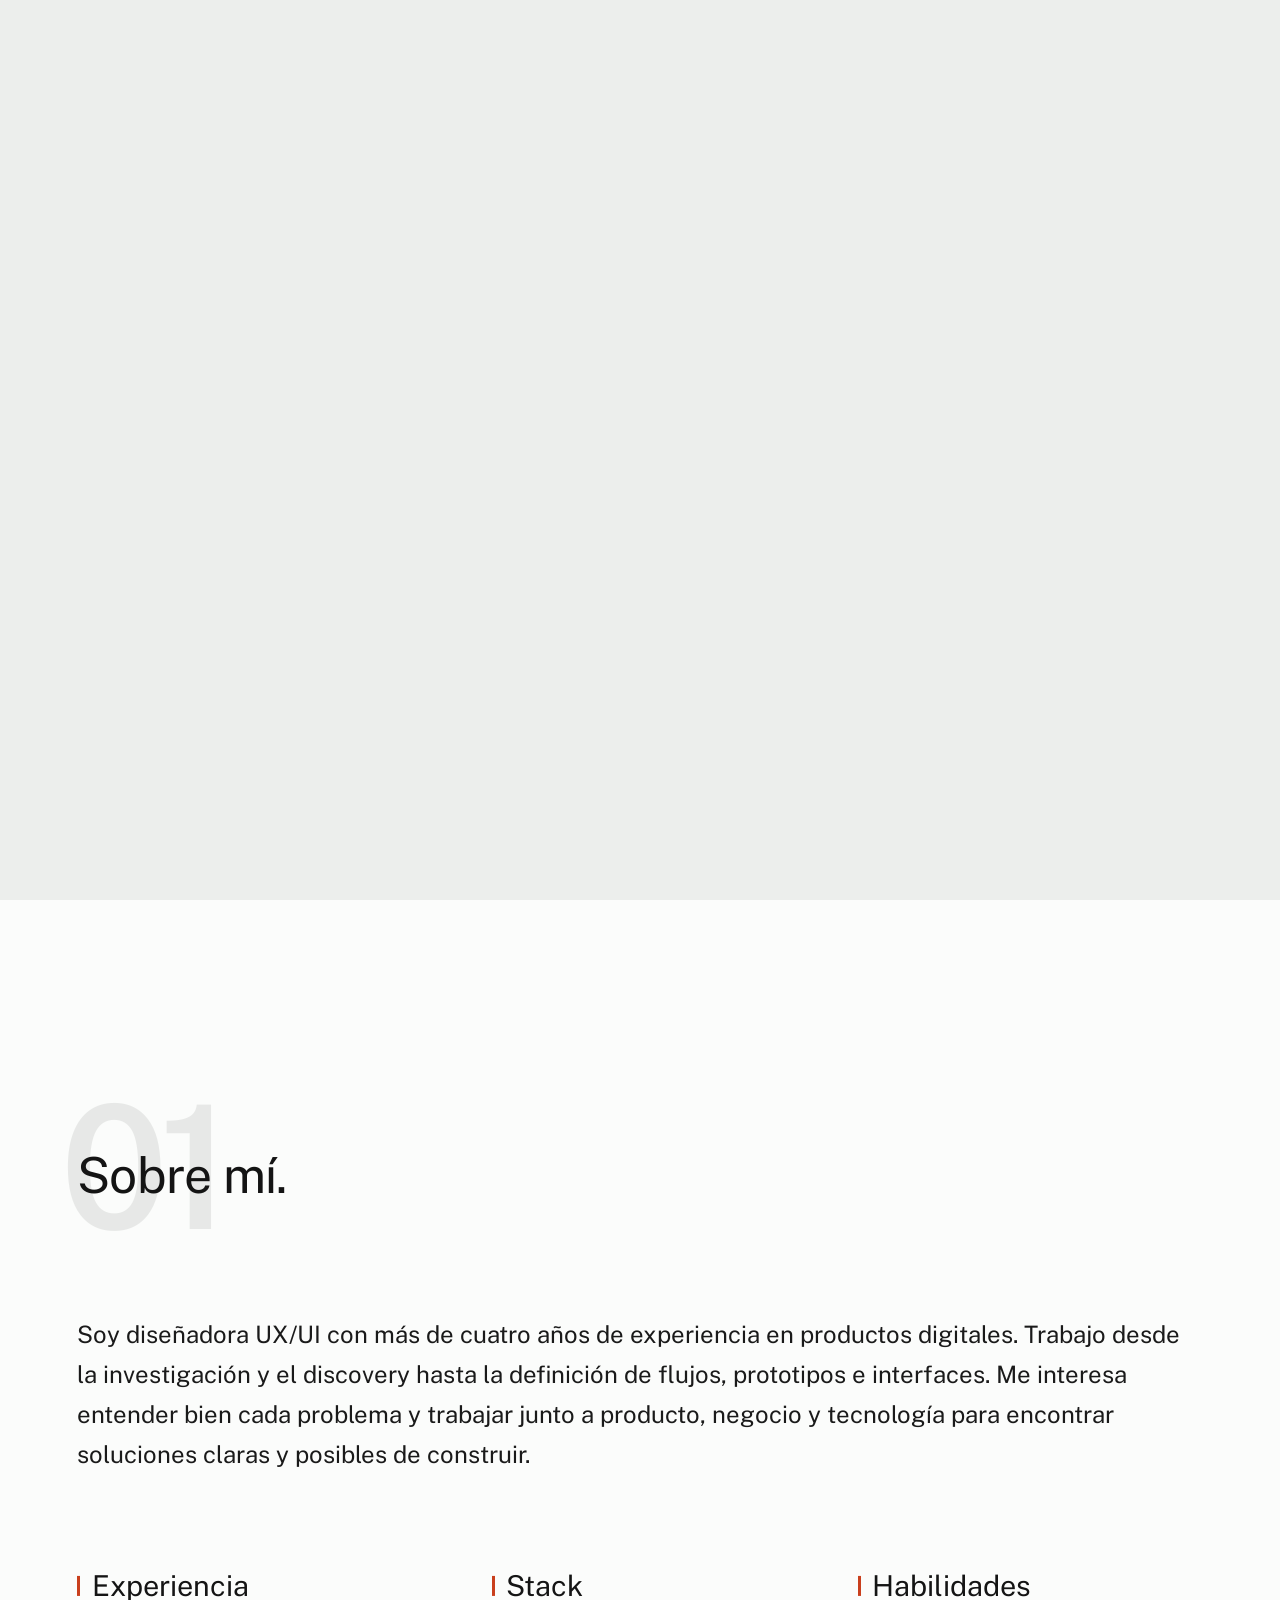
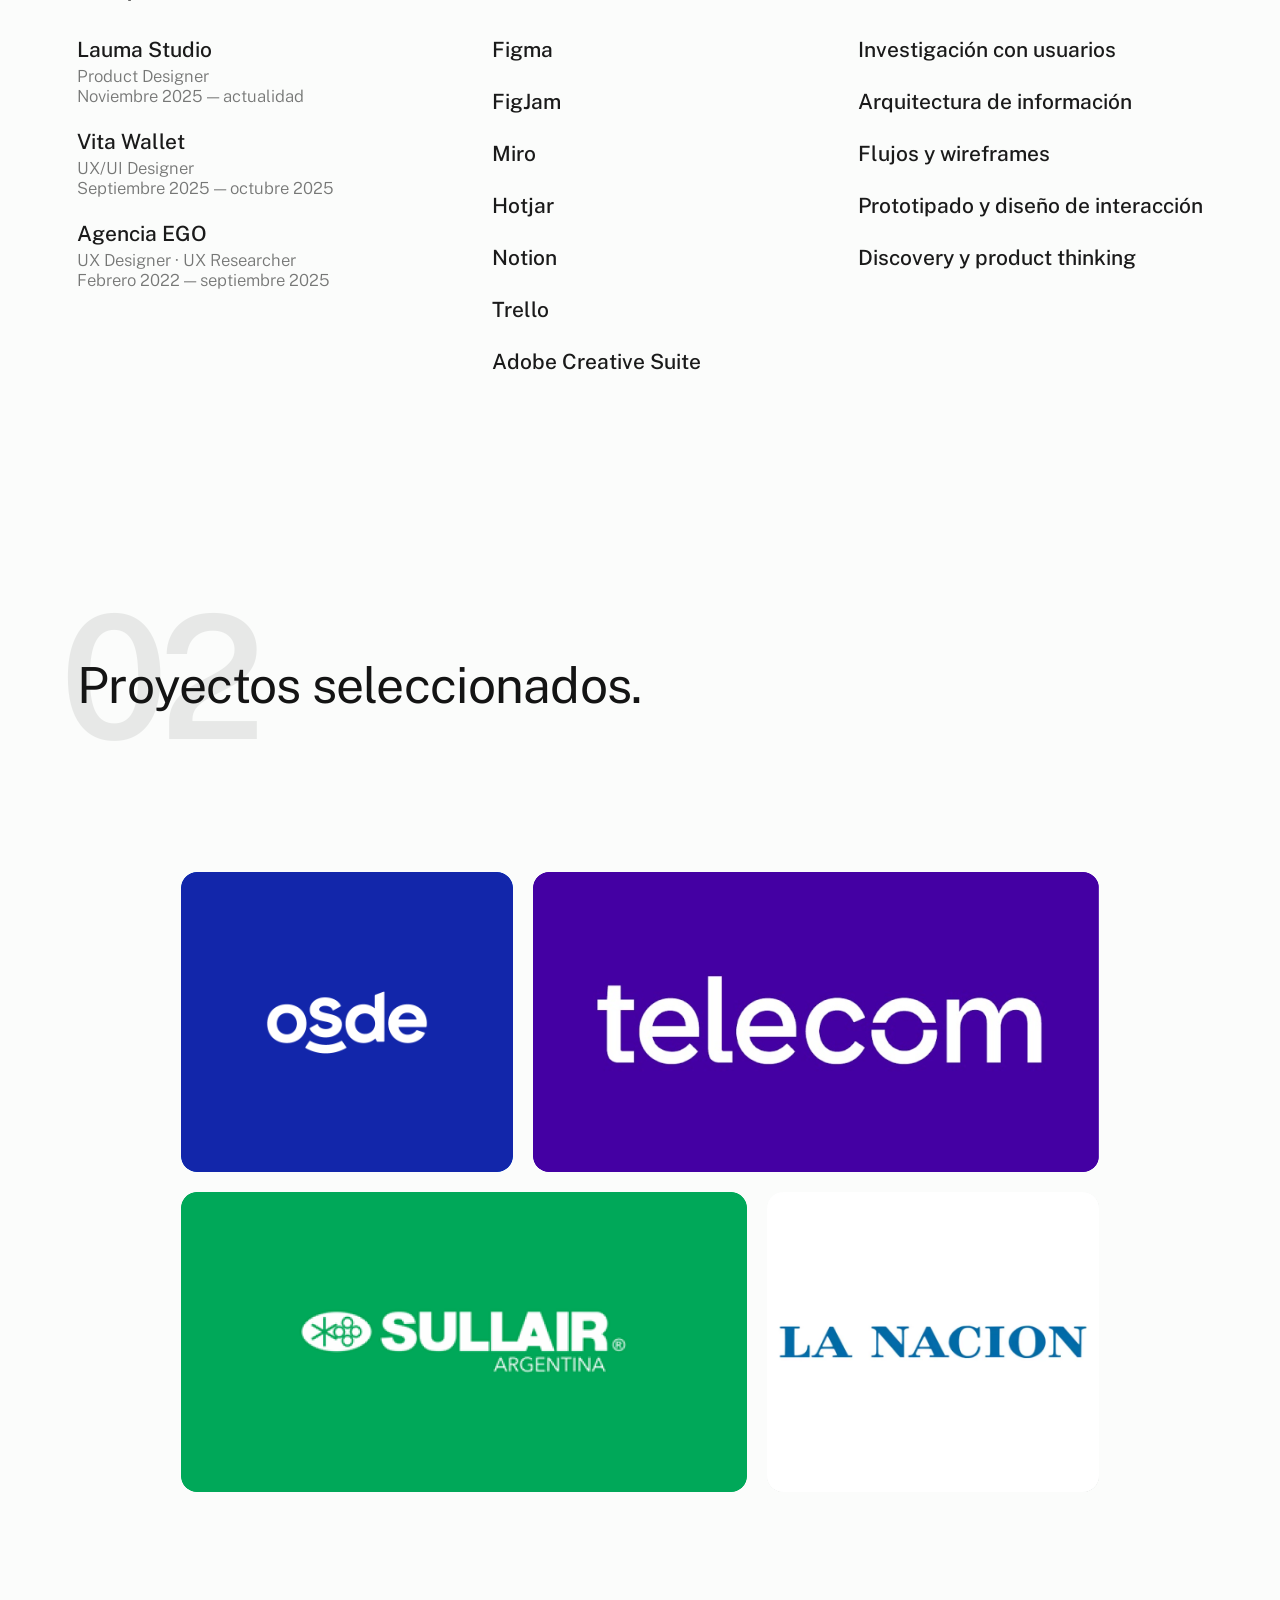
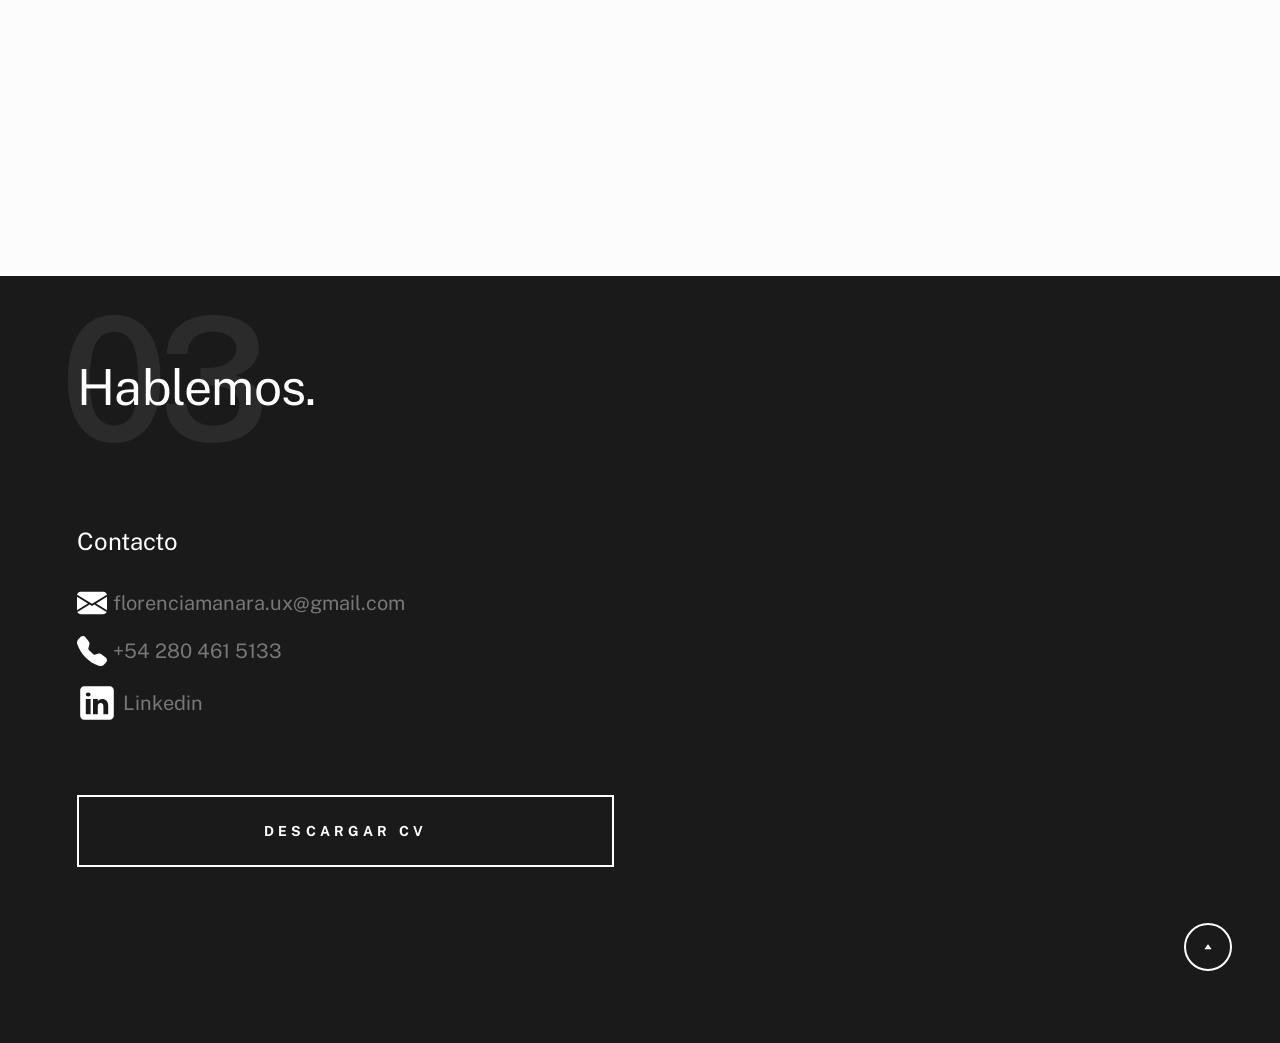
==== commit be47a3c1: "Update portfolio experience and resume" ====
--- a/index.html
+++ b/index.html
@@ -1,10 +1,14 @@
 <!doctype html>
-<html lang="en" class="no-js">
+<html lang="es" class="no-js">
   <head>
     <!--- basic page needs
     ================================================== -->
     <meta charset="utf-8" />
     <meta name="viewport" content="width=device-width, initial-scale=1" />
+    <meta name="description" content="Portfolio de Florencia Manara, UX/UI Designer y UX Researcher. Casos de estudio de OSDE, Telecom y Sullair." />
+    <title>Florencia Manara — UX/UI Designer y UX Researcher</title>
+    <link rel="alternate" hreflang="es" href="index.html" />
+    <link rel="alternate" hreflang="en" href="index-en.html" />
 
     <script>
       document.documentElement.classList.remove("no-js");
@@ -45,18 +49,19 @@
           <div class="s-header__block">
             <div class="s-header__logo"></div>
 
-            <a class="s-header__menu-toggle" href="#0"><span>Menu</span></a>
+            <a class="s-header__menu-toggle" href="#0"><span>Menú</span></a>
           </div>
           <!-- end s-header__block -->
 
           <nav class="s-header__nav">
             <ul class="s-header__menu-links">
               <li class="current">
-                <a class="smoothscroll" href="#intro">Intro</a>
+                <a class="smoothscroll" href="#intro">Inicio</a>
               </li>
-              <li><a class="smoothscroll" href="#about">About</a></li>
-              <li><a class="smoothscroll" href="#works">Works</a></li>
-              <li><a class="smoothscroll" href="#footer">Contact</a></li>
+              <li><a class="smoothscroll" href="#about">Sobre mí</a></li>
+              <li><a class="smoothscroll" href="#works">Proyectos</a></li>
+              <li><a class="smoothscroll" href="#footer">Contacto</a></li>
+              <li class="language-switch" aria-label="Idioma"><a href="index.html" lang="es" aria-current="page">ES</a><span aria-hidden="true">/</span><a href="index-en.html" lang="en">EN</a></li>
             </ul>
             <!-- s-header__menu-links -->
           </nav>
@@ -72,17 +77,17 @@
         <div class="row s-intro__content width-sixteen-col">
           <div class="column lg-12 s-intro__content-inner grid-block grid-16">
             <div class="s-intro__content-text">
-              <div class="s-intro__content-pretitle text-pretitle">Hello</div>
+              <div class="s-intro__content-pretitle text-pretitle">Hola</div>
               <h1 class="s-intro__content-title">
-                I'm Florencia,<br />
-                a UX/UI designer <br />
-                based in Argentina.
+                Soy Florencia,<br />
+                diseñadora UX/UI <br />
+                y UX Researcher.
               </h1>
 
               <div class="s-intro__content-btns">
-                <a class="smoothscroll btn" href="#about">More About Me</a>
+                <a class="smoothscroll btn" href="#about">Conocé más sobre mí</a>
                 <a class="smoothscroll btn btn--stroke" href="#footer"
-                  >Get In Touch</a
+                  >Contactame</a
                 >
               </div>
               <!-- s-intro__content-btns -->
@@ -126,7 +131,7 @@
             class="btn btn--stroke btn--large u-fullwidth"
             download="Florencia Manara Resume UX/UI Designer"
             target="_blank"
-            >Get My CV</a
+            >Descargar CV</a
           >
         </div>
         <!-- end s-intro__btn-download -->
@@ -146,7 +151,7 @@
                 ></path>
               </svg>
             </div>
-            <span class="scroll-text u-screen-reader-text">Scroll Down</span>
+            <span class="scroll-text u-screen-reader-text">Seguir leyendo</span>
           </a>
         </div>
         <!-- s-intro__scroll-down -->
@@ -159,33 +164,32 @@
         <div class="row s-about__content">
           <div class="column xl-12">
             <div class="section-header" data-num="01">
-              <h2 class="text-display-title">About Me.</h2>
+              <h2 class="text-display-title">Sobre mí.</h2>
             </div>
             <!-- end section-header -->
 
             <p class="attention-getter">
-              Passionate about creating intuitive and enjoyable digital
-              experiences for users. I believe that UX design is an important
-              discipline that can make a difference in people's lives. In my
-              work, I rely on user research to understand their needs and
-              desires. I am a creative and curious person, I love working in a
-              team and learning every day from those around me. I am looking
-              forward to seeing what the future holds for me in this beautiful
-              profession.
+              Soy diseñadora UX/UI con más de cuatro años de experiencia en productos digitales. Trabajo desde la investigación y el discovery hasta la definición de flujos, prototipos e interfaces. Me interesa entender bien cada problema y trabajar junto a producto, negocio y tecnología para encontrar soluciones claras y posibles de construir.
             </p>
 
             <div class="grid-list-items s-about__blocks list_items_skills">
               <div class="grid-list-items__item s-about__block">
-                <h4 class="s-about__block-title">Experience</h4>
+                <h4 class="s-about__block-title">Experiencia</h4>
                 <ul class="s-about__list">
                   <li>
-                    Ego Agency
+                    Lauma Studio
+                    <span>Product Designer</span>
+                    <span>Noviembre 2025 — actualidad</span>
+                  </li>
+                  <li>
+                    Vita Wallet
                     <span>UX/UI Designer</span>
-                    <span>UX Research</span>
+                    <span>Septiembre 2025 — octubre 2025</span>
                   </li>
                   <li>
-                    Coderhouse
-                    <span>UX/UI Designer Freelance</span>
+                    Agencia EGO
+                    <span>UX Designer · UX Researcher</span>
+                    <span>Febrero 2022 — septiembre 2025</span>
                   </li>
                 </ul>
               </div>
@@ -195,23 +199,24 @@
 
                 <ul class="s-about__list">
                   <li>Figma</li>
+                  <li>FigJam</li>
                   <li>Miro</li>
+                  <li>Hotjar</li>
                   <li>Notion</li>
-                  <li>ChatGPT</li>
-                  <li>Slack</li>
-                  <li>Discord</li>
+                  <li>Trello</li>
+                  <li>Adobe Creative Suite</li>
                 </ul>
               </div>
 
               <div class="grid-list-items__item s-about__block">
-                <h4 class="s-about__block-title">Skills</h4>
+                <h4 class="s-about__block-title">Habilidades</h4>
 
                 <ul class="s-about__list">
-                  <li>UI/UX Design</li>
-                  <li>Wireframing</li>
-                  <li>Prototyping</li>
-                  <li>Illustration</li>
-                  <li>Visual Design</li>
+                  <li>Investigación con usuarios</li>
+                  <li>Arquitectura de información</li>
+                  <li>Flujos y wireframes</li>
+                  <li>Prototipado y diseño de interacción</li>
+                  <li>Discovery y product thinking</li>
                 </ul>
               </div>
               <!--end s-about__block -->
@@ -230,7 +235,7 @@
         <div class="row">
           <div class="column xl-12">
             <div class="section-header" data-num="02">
-              <h2 class="text-display-title">Selected Works.</h2>
+              <h2 class="text-display-title">Proyectos seleccionados.</h2>
             </div>
             <!-- end section-header -->
           </div>
@@ -238,11 +243,7 @@
 
         <div class="row folio-entries">
           <div class="column entry">
-            <a
-              href="https://www.behance.net/gallery/171980913/A-digital-blueprint"
-              class="entry__link"
-              target="_blank"
-            >
+            <a href="osde.html" class="entry__link">
               <div class="entry__thumb">
                 <img
                   src="images/folio/osde.png"
@@ -251,8 +252,8 @@
                 />
               </div>
               <div class="entry__info">
-                <h4 class="entry__title">Osde</h4>
-                <div class="entry__cat">UX/UI Design</div>
+                <h4 class="entry__title">OSDE</h4>
+                <div class="entry__cat">Diseño UX/UI</div>
               </div>
             </a>
           </div>
@@ -269,7 +270,7 @@
               </div>
               <div class="entry__info">
                 <h4 class="entry__title">Telecom</h4>
-                <div class="entry__cat">UX Design</div>
+                <div class="entry__cat">UX Research</div>
               </div>
             </a>
           </div>
@@ -282,7 +283,7 @@
               </div>
               <div class="entry__info">
                 <h4 class="entry__title">Sullair</h4>
-                <div class="entry__cat">UX/UI Design - UX Research</div>
+                <div class="entry__cat">Diseño UX/UI</div>
               </div>
             </a>
           </div>
@@ -294,8 +295,8 @@
                 <img src="images/folio/lanacion.png" alt="" />
               </div>
               <div class="entry__info">
-                <h4 class="entry__title">La Nacion</h4>
-                <div class="entry__cat">UX/UI Design - UX Research</div>
+                <h4 class="entry__title">La Nación</h4>
+                <div class="entry__cat">Diseño UX/UI · UX Research</div>
               </div>
             </a>
           </div>
@@ -314,7 +315,7 @@
         <div class="row">
           <div class="column lg-12">
             <div class="section-header light-on-dark" data-num="03">
-              <h2 class="text-display-title">Get In Touch.</h2>
+              <h2 class="text-display-title">Hablemos.</h2>
             </div>
             <!-- end section-header -->
           </div>
@@ -324,7 +325,7 @@
           <div class="column xl-6 md-12 s-footer__block s-footer__site-links">
             <div class="row">
               <div class="column xl-6 md-6 tab-12">
-                <h5>Contact Me</h5>
+                <h5>Contacto</h5>
                 <ul class="link-list">
                   <li><a href="mailto:#0"></a></li>
                   <li style="padding-top: 16px">
@@ -333,7 +334,7 @@
                       style="display: flex; align-items: center; gap: 6px"
                     >
                       <img
-                        src="/images/icons/mail.svg"
+                        src="images/icons/mail.svg"
                         alt="mail-icon"
                         height="30"
                         width="30"
@@ -349,7 +350,7 @@
                       style="display: flex; align-items: center; gap: 6px"
                     >
                       <img
-                        src="/images/icons/phone.svg"
+                        src="images/icons/phone.svg"
                         alt="mail-icon"
                         height="30"
                         width="30"
@@ -396,14 +397,14 @@
               class="btn btn--stroke btn--large u-fullwidth"
               download="Florencia Manara Resume UX/UI Designer"
               target="_blank"
-              >Get My CV</a
+              >Descargar CV</a
             >
           </div>
         </div>
         <!-- end section-footer__buttons -->
 
         <div class="ss-go-top">
-          <a class="smoothscroll" title="Back to Top" href="#top">
+          <a class="smoothscroll" title="Volver arriba" href="#top">
             <svg
               xmlns="http://www.w3.org/2000/svg"
               width="24"
@@ -416,7 +417,7 @@
               ></path>
             </svg>
           </a>
-          <span>Back To Top</span>
+          <span>Volver arriba</span>
         </div>
         <!-- end ss-go-top -->
       </footer>
--- a/css/styles.css
+++ b/css/styles.css
@@ -3547,6 +3547,27 @@
   color: white;
 }
 
+.s-header__menu-links .language-switch {
+  display: inline-flex;
+  align-items: center;
+  gap: 0.45rem;
+  margin-left: 1rem;
+  color: var(--color-gray-14);
+}
+
+.s-header__menu-links .language-switch a {
+  padding-right: 0.2rem;
+  padding-left: 0.2rem;
+  opacity: 0.55;
+}
+
+.s-header__menu-links .language-switch a[aria-current] {
+  color: white;
+  opacity: 1;
+  text-decoration: underline;
+  text-underline-offset: 0.35em;
+}
+
 /* --------------------------------------------------------------------
  * ## mobile menu toggle
  * -------------------------------------------------------------------- */
@@ -3692,6 +3713,11 @@
     display: block;
   }
 
+  .s-header__menu-links .language-switch {
+    margin-top: var(--vspace-0_5);
+    margin-left: 0;
+  }
+
   .s-header__contact {
     margin-top: var(--vspace-1_5);
   }
